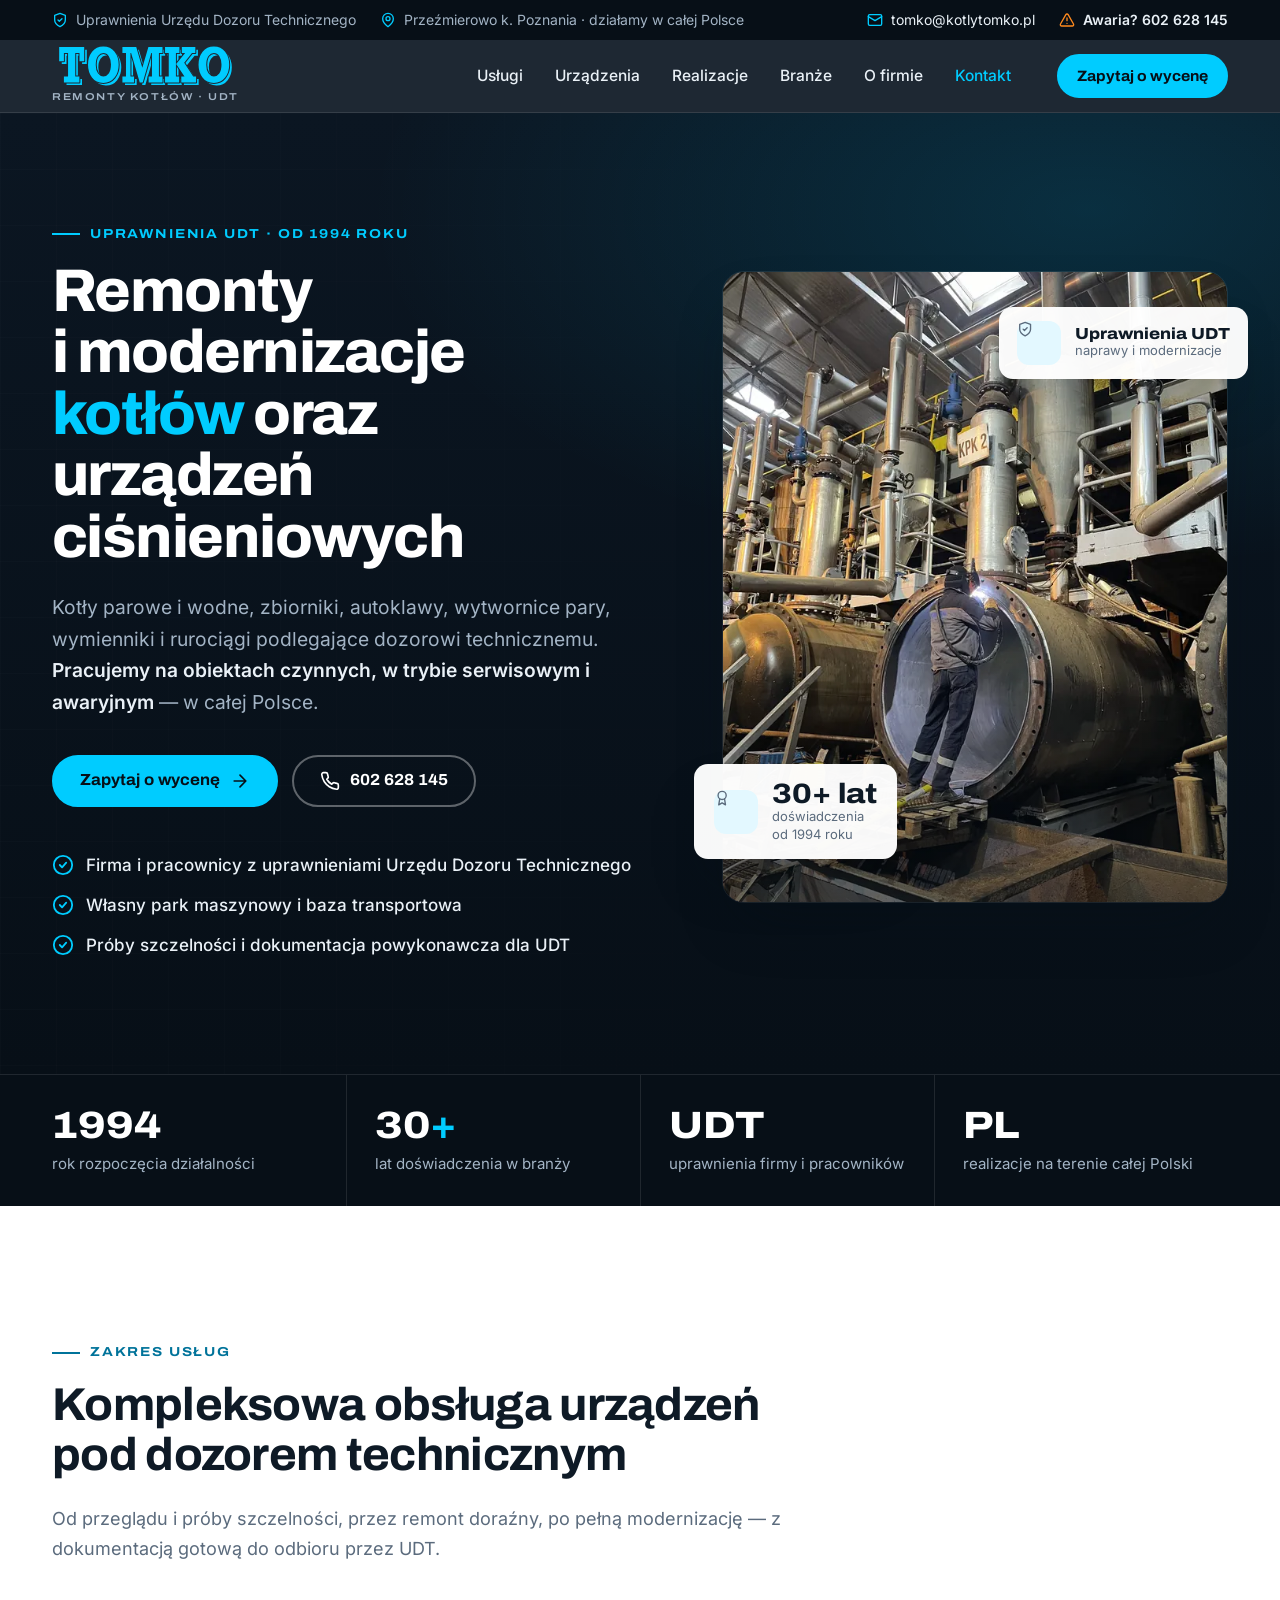
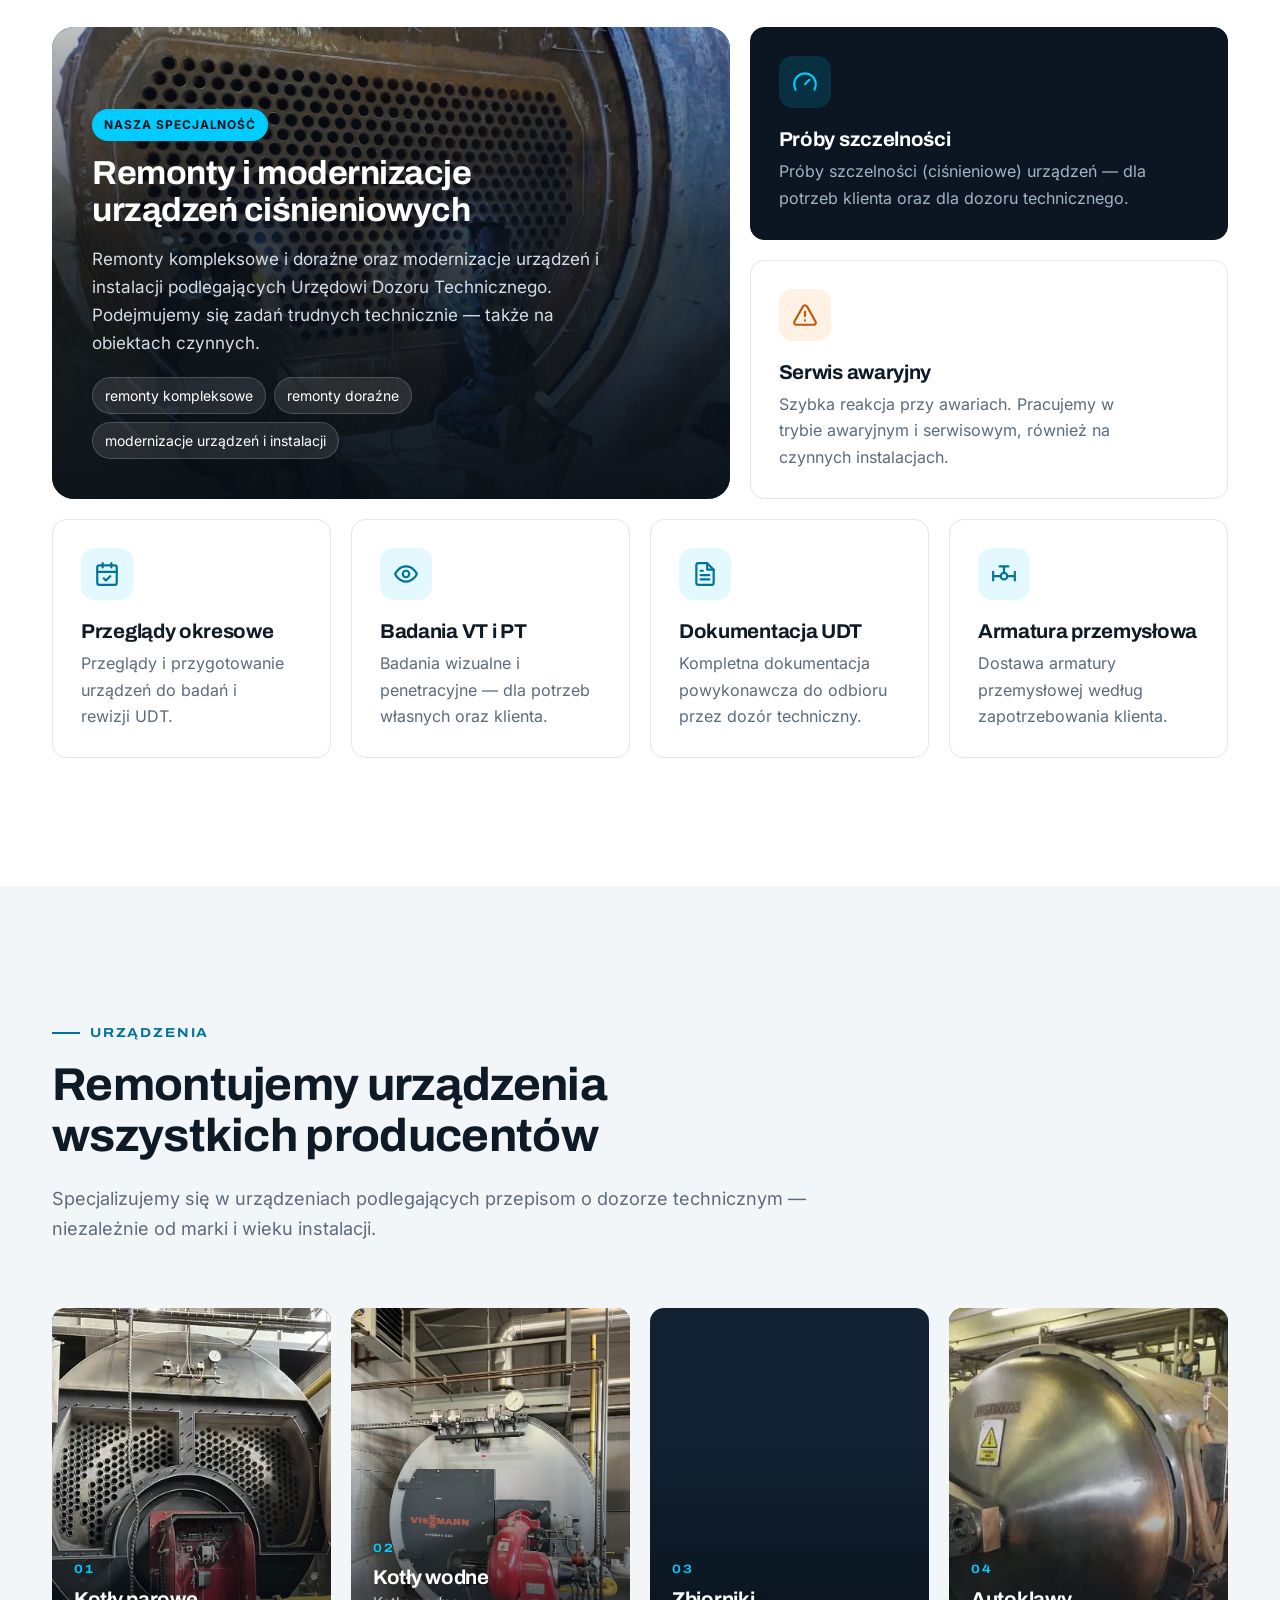
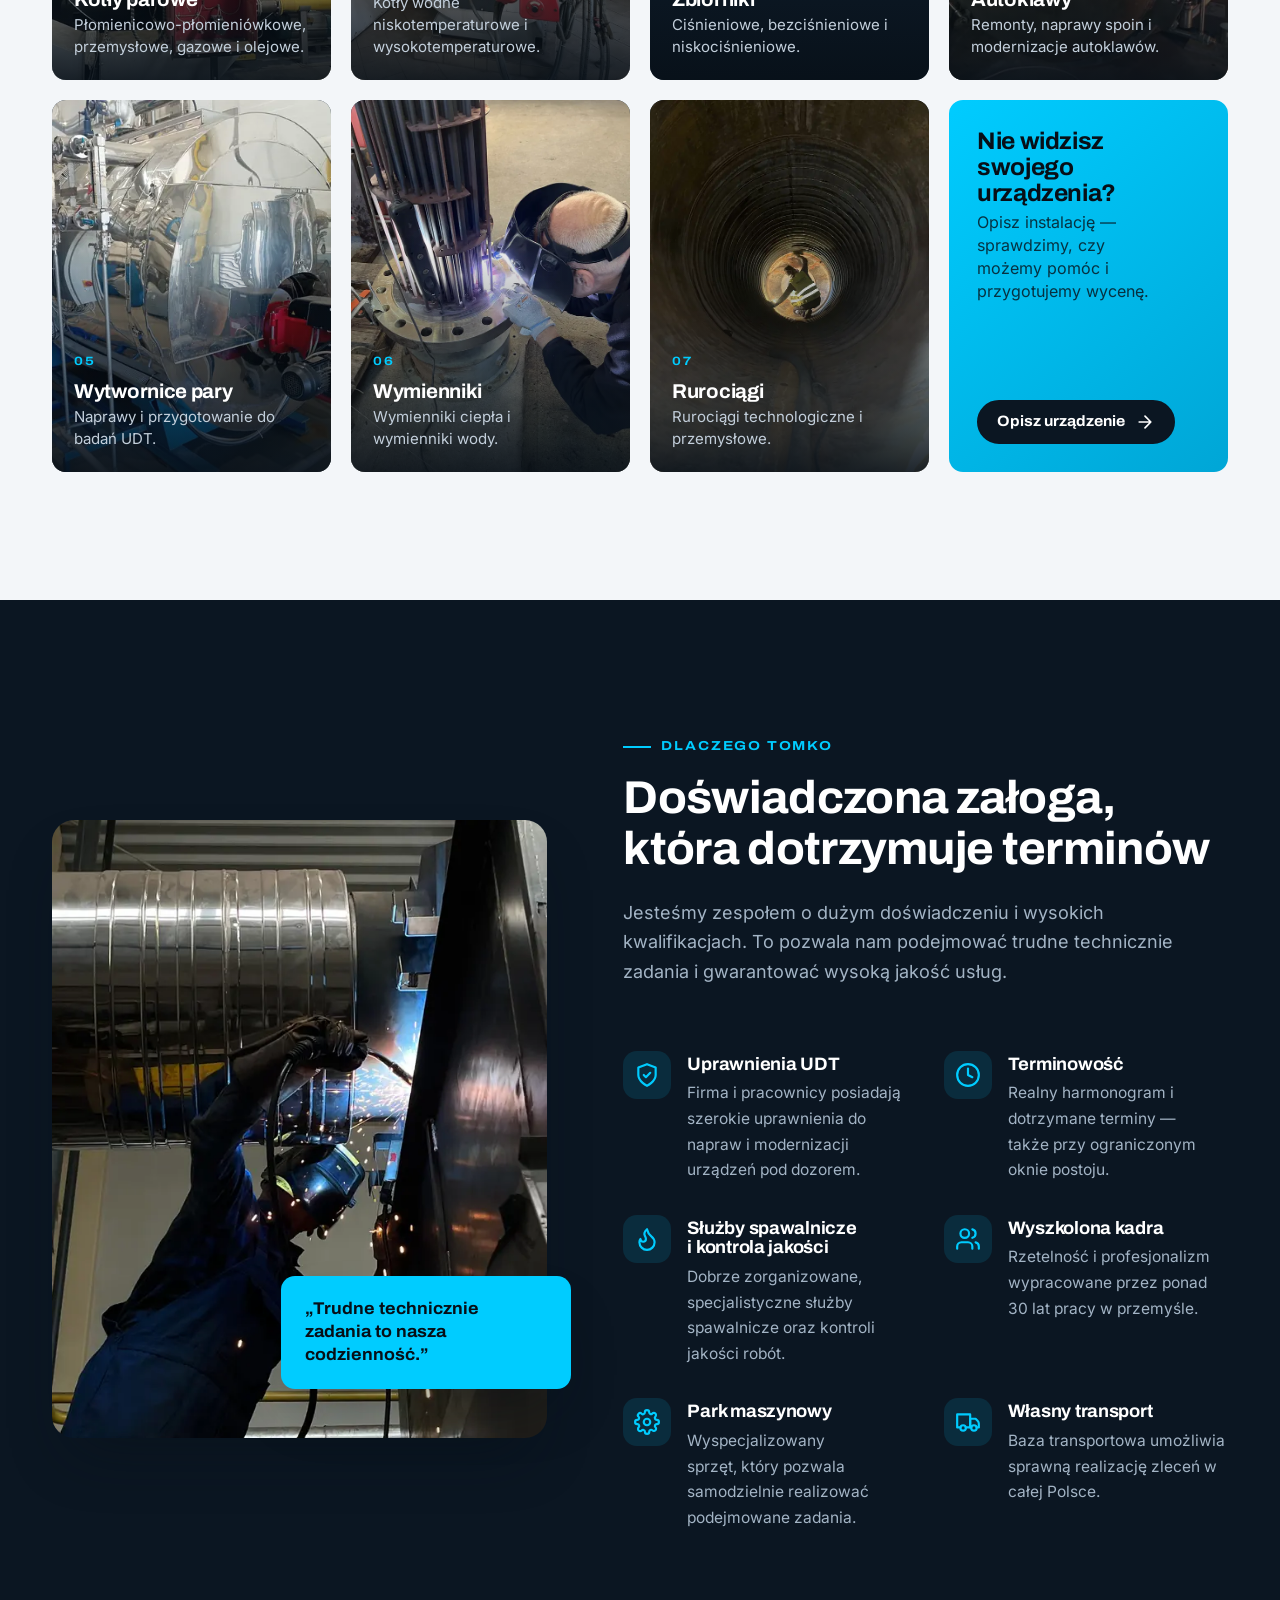
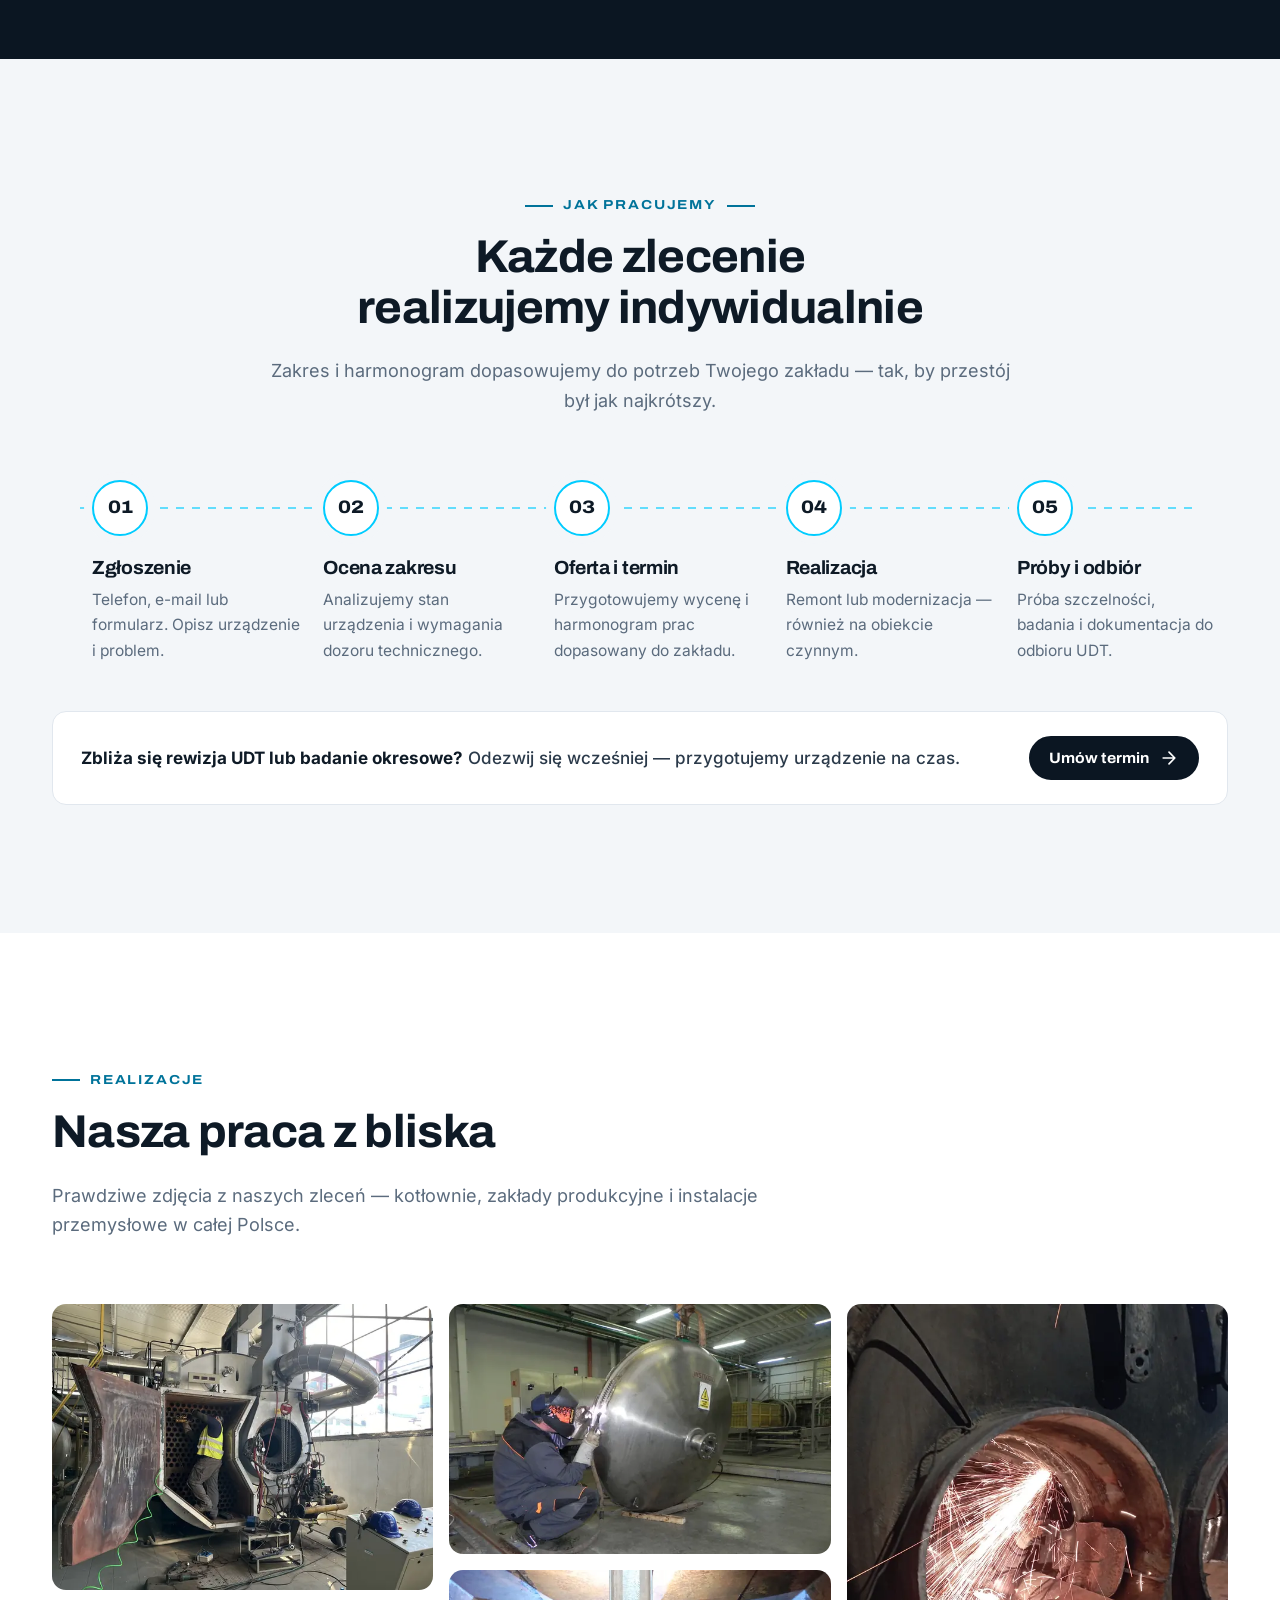
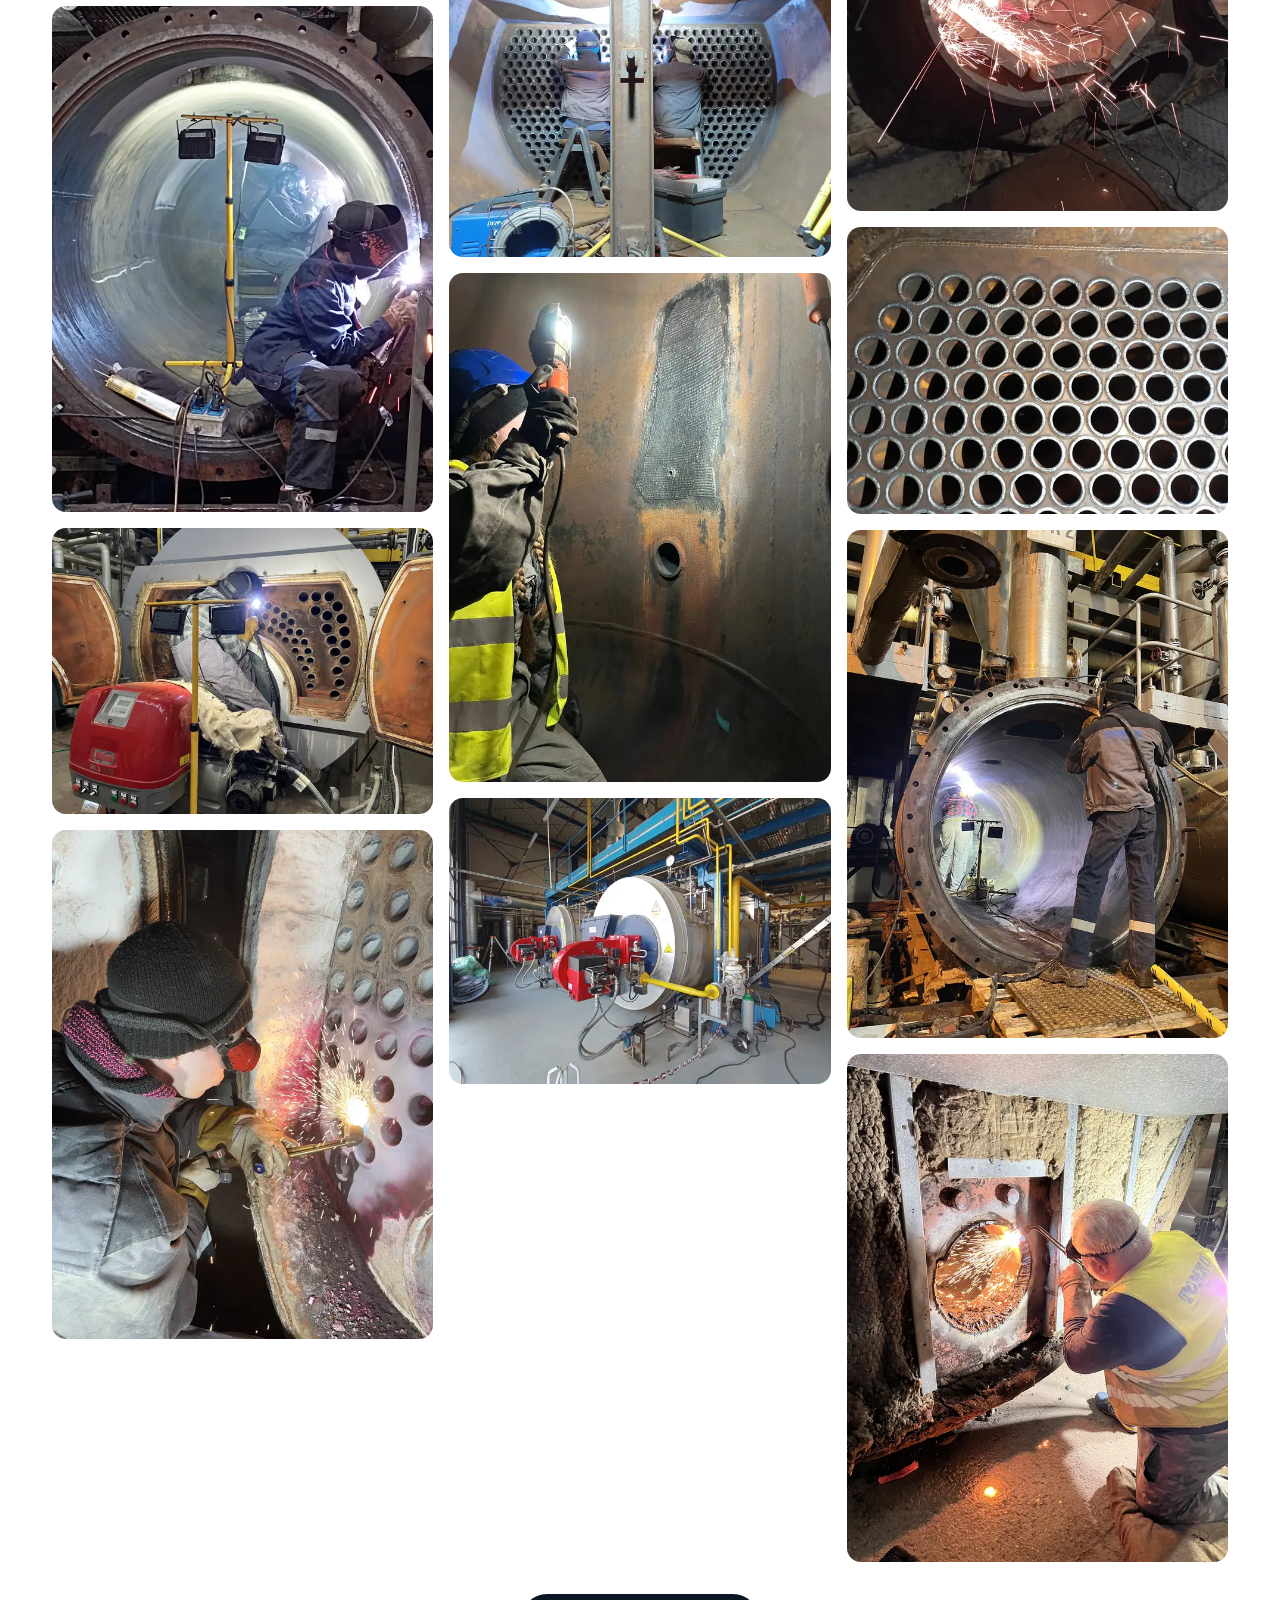
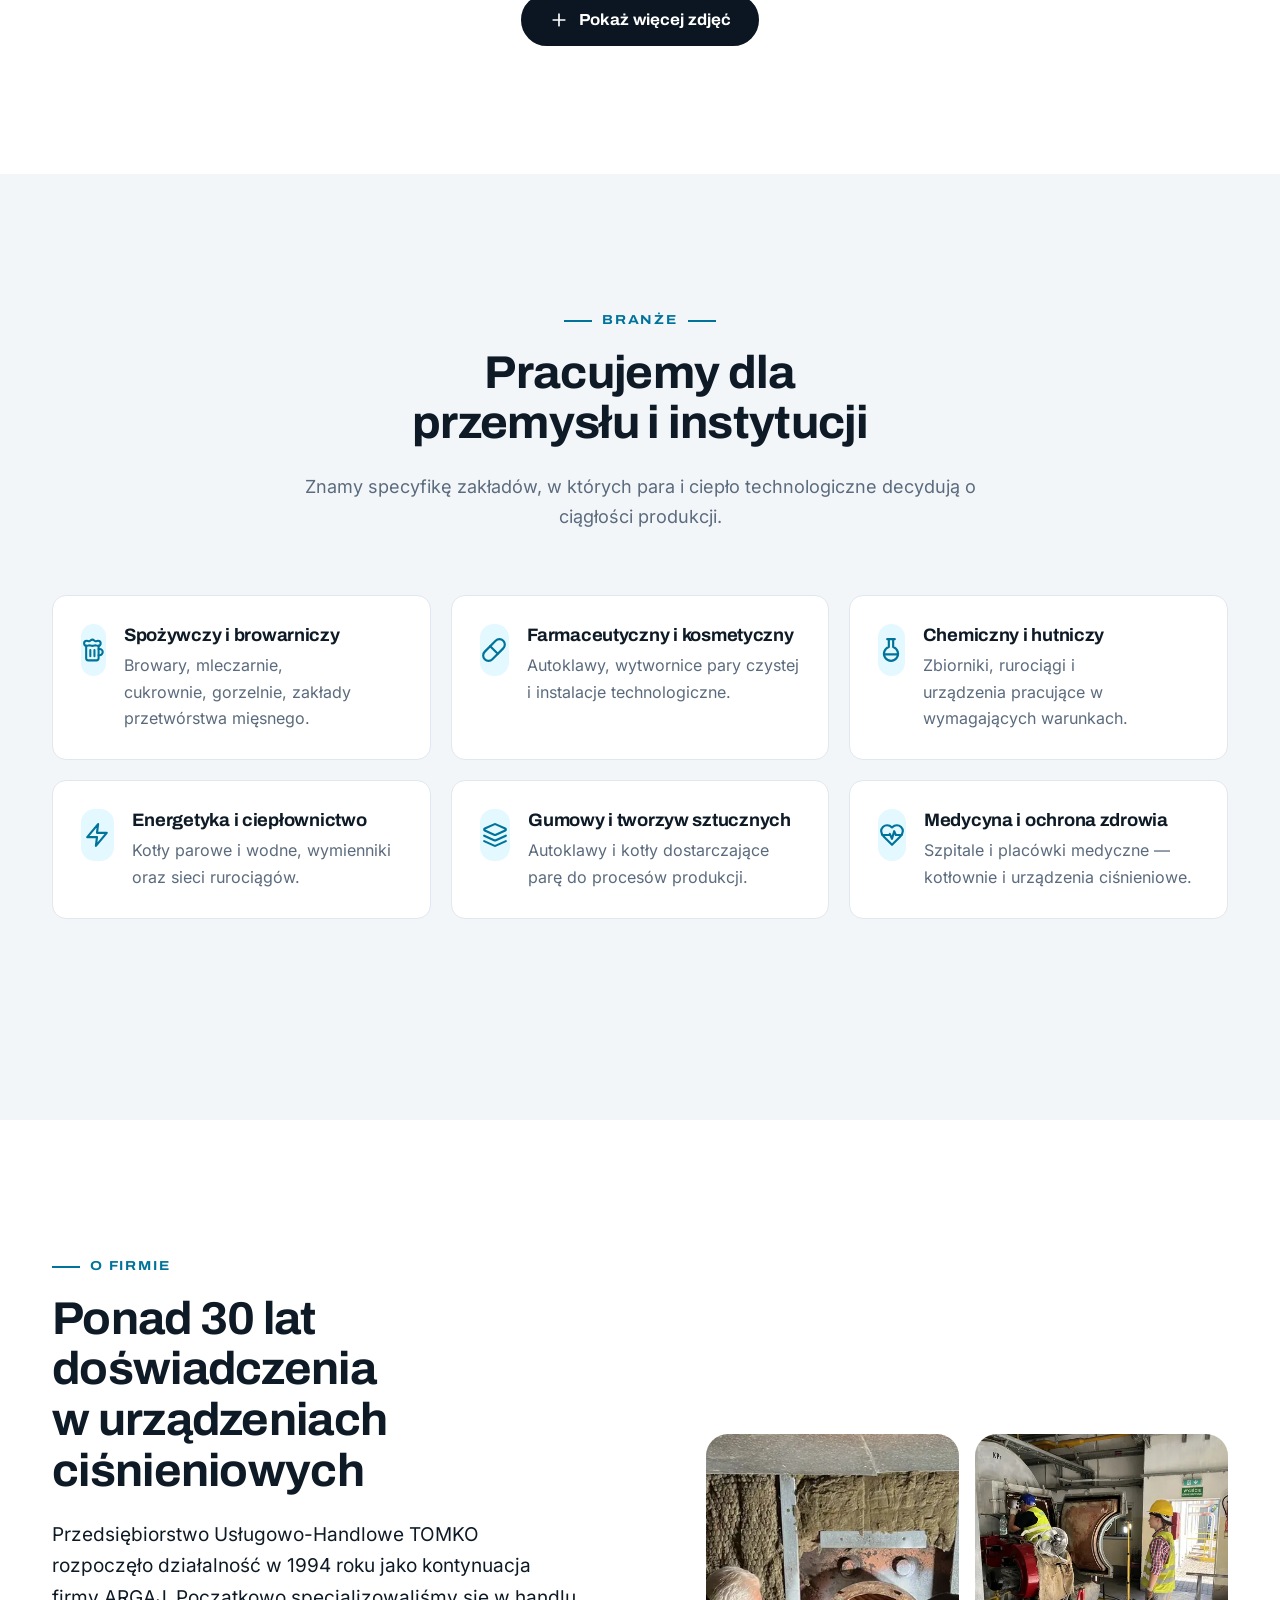
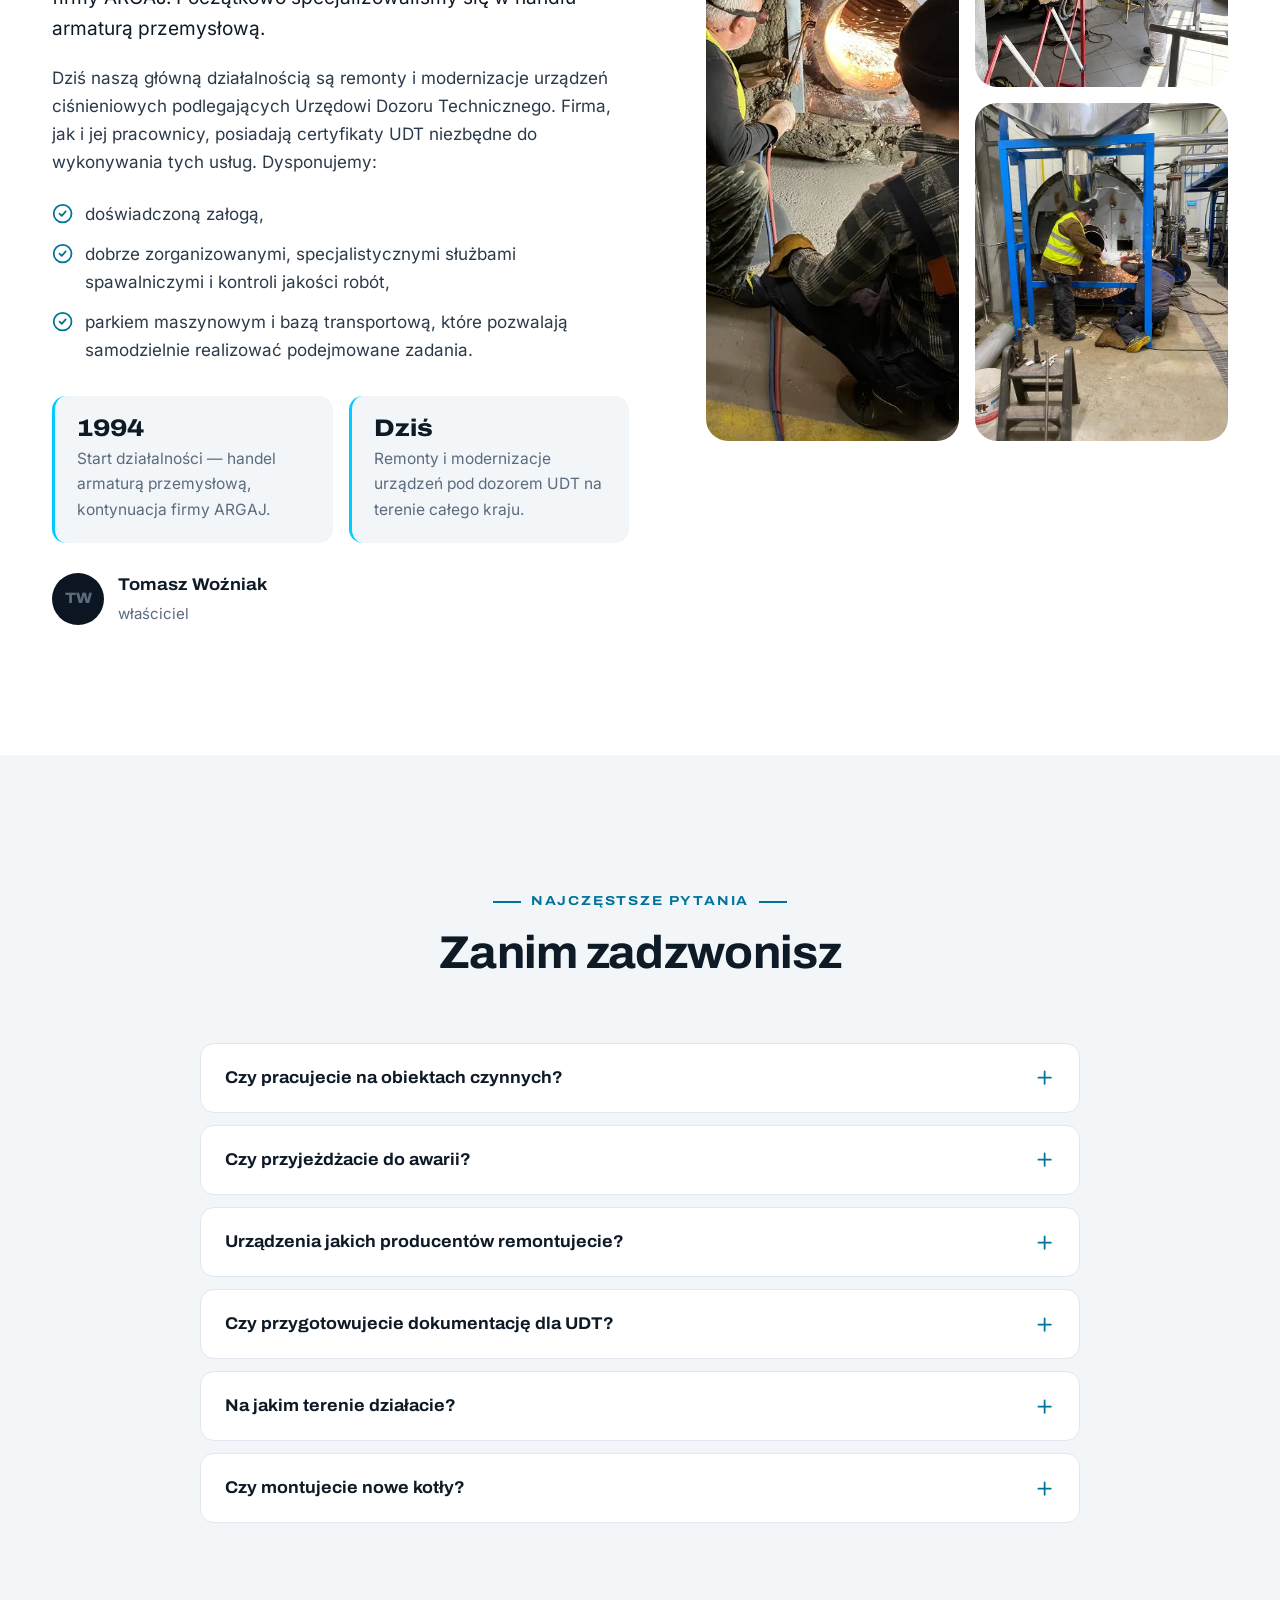
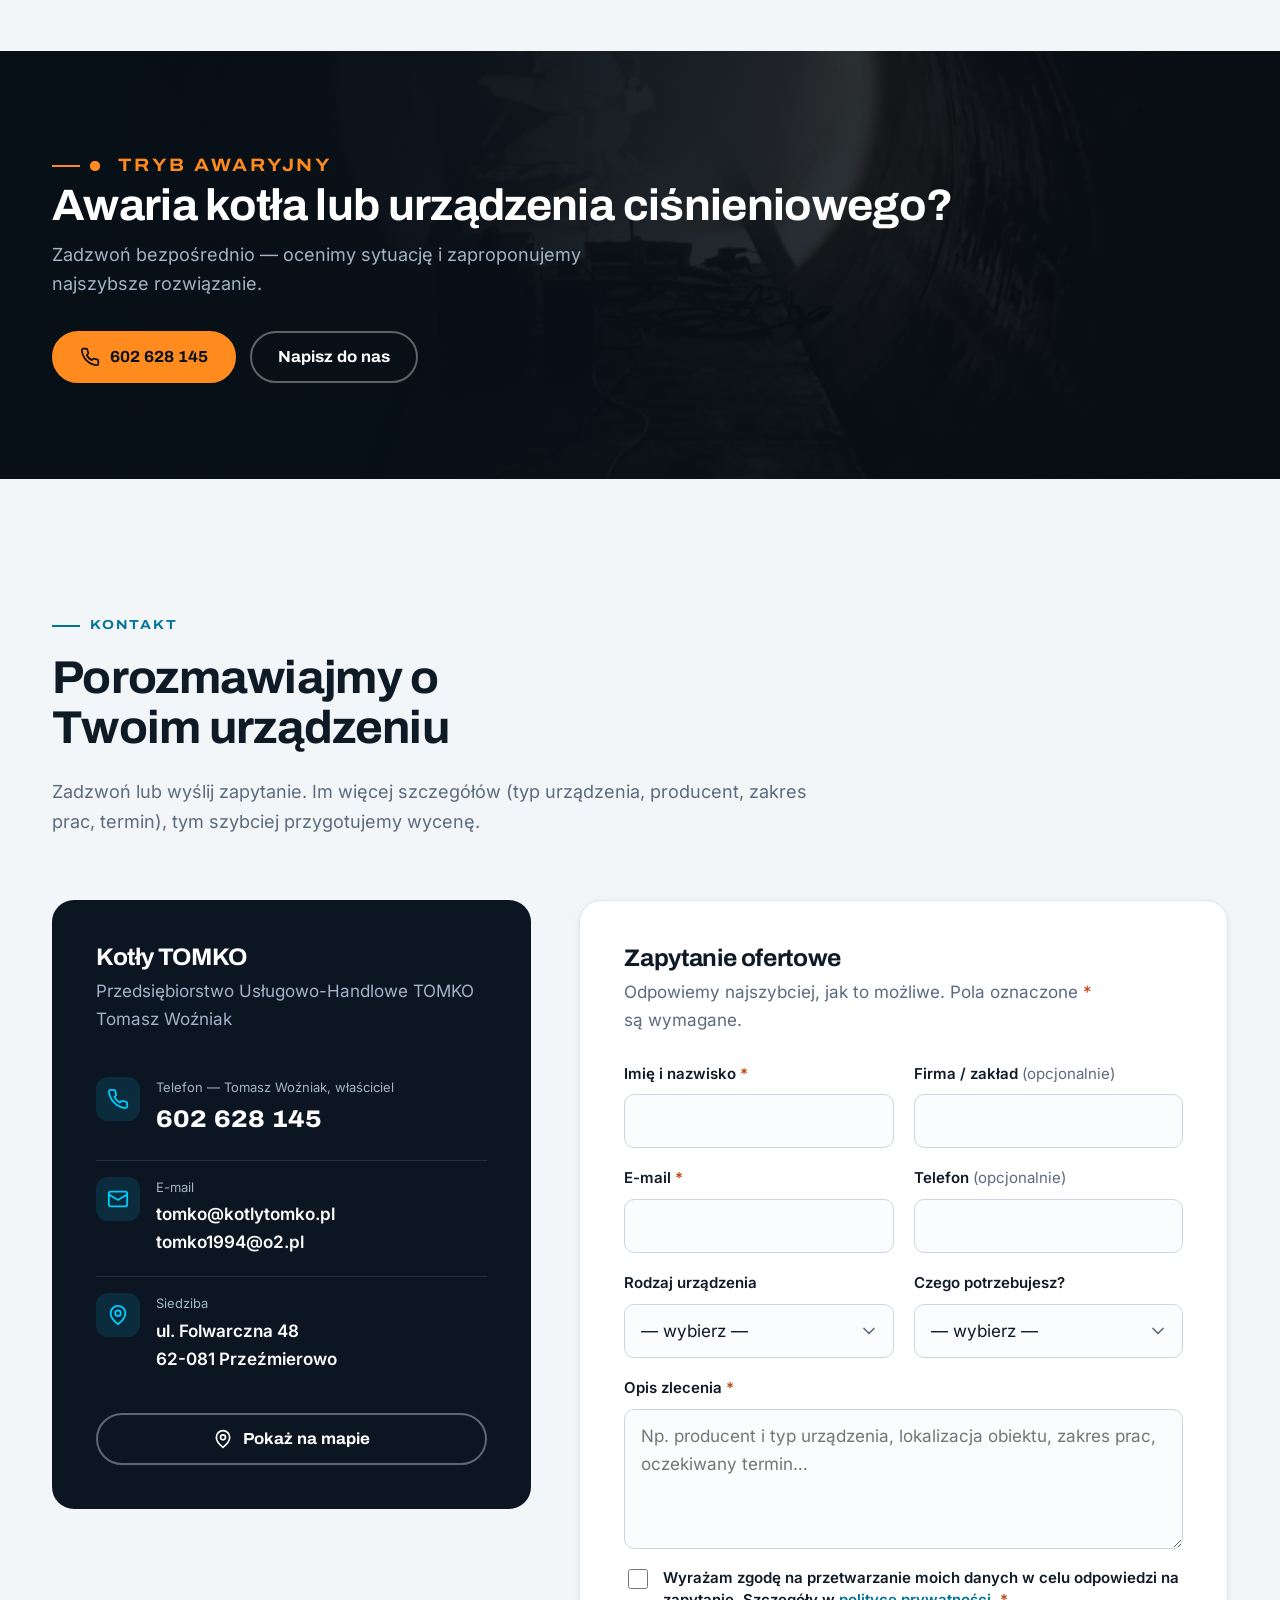
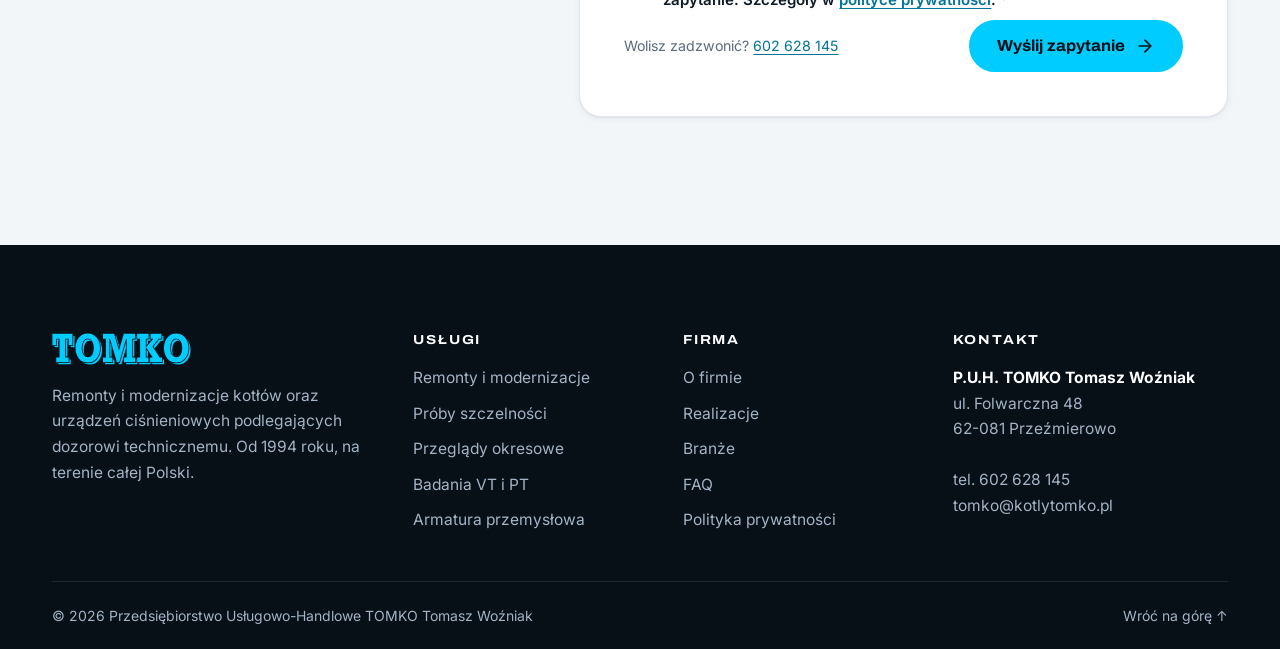
==== index.html @ 40ea0c4f "Strona Kotły TOMKO — wersja testowa Co-Authored-By: Claude Opus 5.5 <noreply@anthropic.com>" ====
<!doctype html>
<html lang="pl" class="no-js">
<head>
  <meta charset="utf-8">
  <meta name="viewport" content="width=device-width, initial-scale=1">
  <!-- WERSJA TESTOWA: usuń poniższą linię przed publikacją na kotlytomko.pl -->
  <meta name="robots" content="noindex, nofollow">
  <title>Remonty kotłów parowych i urządzeń ciśnieniowych UDT | Kotły TOMKO</title>
  <meta name="description" content="Remonty i modernizacje kotłów parowych, wodnych, zbiorników ciśnieniowych, autoklawów i rurociągów z uprawnieniami UDT. Próby szczelności, serwis awaryjny, cała Polska. Od 1994 r.">
  <link rel="canonical" href="https://kotlytomko.pl/">
  <meta name="theme-color" content="#0b1622">

  <meta property="og:type" content="website">
  <meta property="og:locale" content="pl_PL">
  <meta property="og:site_name" content="Kotły TOMKO">
  <meta property="og:title" content="Kotły TOMKO — remonty urządzeń ciśnieniowych z uprawnieniami UDT">
  <meta property="og:description" content="Kotły parowe i wodne, zbiorniki, autoklawy, wytwornice pary, wymienniki, rurociągi. Remonty, modernizacje, próby szczelności. Cała Polska, od 1994 r.">
  <meta property="og:url" content="https://kotlytomko.pl/">
  <meta property="og:image" content="https://kotlytomko.pl/assets/img/og-tomko.jpg">
  <meta property="og:image:width" content="1200">
  <meta property="og:image:height" content="630">
  <meta name="twitter:card" content="summary_large_image">

  <link rel="icon" href="favicon.svg" type="image/svg+xml">
  <link rel="icon" href="favicon-32.png" sizes="32x32" type="image/png">
  <link rel="apple-touch-icon" href="apple-touch-icon.png">

  <link rel="preload" href="assets/fonts/archivo-latin.woff2" as="font" type="font/woff2" crossorigin>
  <link rel="preload" href="assets/fonts/inter-latin.woff2" as="font" type="font/woff2" crossorigin>
  <link rel="preload" as="image" type="image/webp"
        imagesrcset="assets/img/hero-spawanie-zbiornika-640.webp 640w, assets/img/hero-spawanie-zbiornika-1100.webp 1100w, assets/img/hero-spawanie-zbiornika-1600.webp 1600w"
        imagesizes="(max-width: 1024px) 92vw, 540px" fetchpriority="high">
  <link rel="stylesheet" href="assets/css/style.css">
  <script>document.documentElement.classList.replace('no-js', 'js');</script>

  <script type="application/ld+json">
  {
    "@context": "https://schema.org",
    "@type": "LocalBusiness",
    "@id": "https://kotlytomko.pl/#firma",
    "name": "Kotły TOMKO",
    "legalName": "Przedsiębiorstwo Usługowo-Handlowe TOMKO Tomasz Woźniak",
    "description": "Remonty i modernizacje urządzeń ciśnieniowych podlegających dozorowi technicznemu (UDT): kotły parowe i wodne, zbiorniki ciśnieniowe, autoklawy, wytwornice pary, wymienniki, rurociągi.",
    "url": "https://kotlytomko.pl/",
    "logo": "https://kotlytomko.pl/assets/img/logo-tomko.svg",
    "image": "https://kotlytomko.pl/assets/img/og-tomko.jpg",
    "telephone": "+48 602 628 145",
    "email": "tomko@kotlytomko.pl",
    "foundingDate": "1994",
    "founder": { "@type": "Person", "name": "Tomasz Woźniak" },
    "address": {
      "@type": "PostalAddress",
      "streetAddress": "ul. Folwarczna 48",
      "postalCode": "62-081",
      "addressLocality": "Przeźmierowo",
      "addressRegion": "wielkopolskie",
      "addressCountry": "PL"
    },
    "areaServed": { "@type": "Country", "name": "Polska" },
    "knowsAbout": ["kotły parowe", "kotły wodne", "zbiorniki ciśnieniowe", "autoklawy", "wytwornice pary", "wymienniki ciepła", "rurociągi", "próby szczelności", "dozór techniczny UDT", "badania VT", "badania PT"]
  }
  </script>
</head>
<body>
  <a class="skip-link" href="#main">Przejdź do treści</a>

  <!-- Ikony (sprite) -->
  <svg width="0" height="0" style="position:absolute" aria-hidden="true">
    <symbol id="i-phone" viewBox="0 0 24 24"><path d="M22 16.92v3a2 2 0 0 1-2.18 2 19.8 19.8 0 0 1-8.63-3.07 19.5 19.5 0 0 1-6-6A19.8 19.8 0 0 1 2.12 4.18 2 2 0 0 1 4.11 2h3a2 2 0 0 1 2 1.72c.13.96.36 1.9.7 2.81a2 2 0 0 1-.45 2.11L8.09 9.91a16 16 0 0 0 6 6l1.27-1.27a2 2 0 0 1 2.11-.45c.91.34 1.85.57 2.81.7A2 2 0 0 1 22 16.92z"/></symbol>
    <symbol id="i-mail" viewBox="0 0 24 24"><rect x="2" y="4" width="20" height="16" rx="2"/><path d="m22 7-10 6L2 7"/></symbol>
    <symbol id="i-pin" viewBox="0 0 24 24"><path d="M20 10c0 6-8 12-8 12S4 16 4 10a8 8 0 0 1 16 0Z"/><circle cx="12" cy="10" r="3"/></symbol>
    <symbol id="i-check" viewBox="0 0 24 24"><circle cx="12" cy="12" r="10"/><path d="m8.5 12 2.5 2.5 4.5-5"/></symbol>
    <symbol id="i-shield" viewBox="0 0 24 24"><path d="M12 22s8-4 8-10V5l-8-3-8 3v7c0 6 8 10 8 10z"/><path d="m9 12 2 2 4-4"/></symbol>
    <symbol id="i-clock" viewBox="0 0 24 24"><circle cx="12" cy="12" r="10"/><path d="M12 6v6l4 2"/></symbol>
    <symbol id="i-wrench" viewBox="0 0 24 24"><path d="M14.7 6.3a1 1 0 0 0 0 1.4l1.6 1.6a1 1 0 0 0 1.4 0l3.77-3.77a6 6 0 0 1-7.94 7.94l-6.91 6.91a2.12 2.12 0 0 1-3-3l6.91-6.91a6 6 0 0 1 7.94-7.94l-3.76 3.76z"/></symbol>
    <symbol id="i-gauge" viewBox="0 0 24 24"><path d="m12 14 4-4"/><path d="M3.34 19a10 10 0 1 1 17.32 0"/></symbol>
    <symbol id="i-eye" viewBox="0 0 24 24"><path d="M2 12s3-7 10-7 10 7 10 7-3 7-10 7S2 12 2 12Z"/><circle cx="12" cy="12" r="3"/></symbol>
    <symbol id="i-file" viewBox="0 0 24 24"><path d="M14 2H6a2 2 0 0 0-2 2v16a2 2 0 0 0 2 2h12a2 2 0 0 0 2-2V8z"/><path d="M14 2v6h6M16 13H8M16 17H8M10 9H8"/></symbol>
    <symbol id="i-alert" viewBox="0 0 24 24"><path d="m21.73 18-8-14a2 2 0 0 0-3.48 0l-8 14A2 2 0 0 0 4 21h16a2 2 0 0 0 1.73-3Z"/><path d="M12 9v4M12 17h.01"/></symbol>
    <symbol id="i-valve" viewBox="0 0 24 24"><circle cx="12" cy="14" r="3"/><path d="M12 11V5M8 5h8M2 14h7M15 14h7M2 10v8M22 10v8"/></symbol>
    <symbol id="i-calendar" viewBox="0 0 24 24"><rect x="3" y="4" width="18" height="18" rx="2"/><path d="M16 2v4M8 2v4M3 10h18M9 16l2 2 4-4"/></symbol>
    <symbol id="i-truck" viewBox="0 0 24 24"><path d="M10 17h4V5H2v12h3"/><path d="M20 17h2v-3.34a4 4 0 0 0-1.17-2.83L19 9h-5v8h1"/><circle cx="7.5" cy="17.5" r="2.5"/><circle cx="17.5" cy="17.5" r="2.5"/></symbol>
    <symbol id="i-users" viewBox="0 0 24 24"><path d="M16 21v-2a4 4 0 0 0-4-4H6a4 4 0 0 0-4 4v2"/><circle cx="9" cy="7" r="4"/><path d="M22 21v-2a4 4 0 0 0-3-3.87M16 3.13a4 4 0 0 1 0 7.75"/></symbol>
    <symbol id="i-award" viewBox="0 0 24 24"><circle cx="12" cy="8" r="6"/><path d="M15.48 12.89 17 22l-5-3-5 3 1.52-9.11"/></symbol>
    <symbol id="i-flame" viewBox="0 0 24 24"><path d="M8.5 14.5A2.5 2.5 0 0 0 11 12c0-1.38-.5-2-1-3-1.07-2.14-.22-4.05 2-6 .5 2.5 2 4.9 4 6.5 2 1.6 3 3.5 3 5.5a7 7 0 1 1-14 0c0-1.15.43-2.29 1-3a2.5 2.5 0 0 0 2.5 2.5z"/></symbol>
    <symbol id="i-cog" viewBox="0 0 24 24"><circle cx="12" cy="12" r="3"/><path d="M19.4 15a1.65 1.65 0 0 0 .33 1.82l.06.06a2 2 0 1 1-2.83 2.83l-.06-.06a1.65 1.65 0 0 0-1.82-.33 1.65 1.65 0 0 0-1 1.51V21a2 2 0 1 1-4 0v-.09A1.65 1.65 0 0 0 9 19.4a1.65 1.65 0 0 0-1.82.33l-.06.06a2 2 0 1 1-2.83-2.83l.06-.06A1.65 1.65 0 0 0 4.68 15a1.65 1.65 0 0 0-1.51-1H3a2 2 0 1 1 0-4h.09A1.65 1.65 0 0 0 4.6 9a1.65 1.65 0 0 0-.33-1.82l-.06-.06a2 2 0 1 1 2.83-2.83l.06.06A1.65 1.65 0 0 0 9 4.68a1.65 1.65 0 0 0 1-1.51V3a2 2 0 1 1 4 0v.09a1.65 1.65 0 0 0 1 1.51 1.65 1.65 0 0 0 1.82-.33l.06-.06a2 2 0 1 1 2.83 2.83l-.06.06A1.65 1.65 0 0 0 19.4 9a1.65 1.65 0 0 0 1.51 1H21a2 2 0 1 1 0 4h-.09a1.65 1.65 0 0 0-1.51 1z"/></symbol>
    <symbol id="i-drop" viewBox="0 0 24 24"><path d="M12 22a7 7 0 0 0 7-7c0-2-1-3.9-3-5.5s-3.5-4-4-6.5c-.5 2.5-2 4.9-4 6.5S5 13 5 15a7 7 0 0 0 7 7z"/></symbol>
    <symbol id="i-arrow" viewBox="0 0 24 24"><path d="M5 12h14M12 5l7 7-7 7"/></symbol>
    <symbol id="i-menu" viewBox="0 0 24 24"><path d="M4 6h16M4 12h16M4 18h16"/></symbol>
    <symbol id="i-x" viewBox="0 0 24 24"><path d="M18 6 6 18M6 6l12 12"/></symbol>
    <symbol id="i-left" viewBox="0 0 24 24"><path d="m15 18-6-6 6-6"/></symbol>
    <symbol id="i-right" viewBox="0 0 24 24"><path d="m9 18 6-6-6-6"/></symbol>
    <symbol id="i-plus" viewBox="0 0 24 24"><path d="M12 5v14M5 12h14"/></symbol>
    <symbol id="i-beer" viewBox="0 0 24 24"><path d="M17 11h1a3 3 0 0 1 0 6h-1"/><path d="M9 12v6M13 12v6"/><path d="M14 7.5c-1 0-1.44.5-3 .5s-2-.5-3-.5-1.72.5-2.5.5a2.5 2.5 0 0 1 0-5c.78 0 1.57.5 2.5.5S9.44 2 11 2s2 1.5 3 1.5 1.72-.5 2.5-.5a2.5 2.5 0 0 1 0 5c-.78 0-1.5-.5-2.5-.5Z"/><path d="M5 8v12a2 2 0 0 0 2 2h8a2 2 0 0 0 2-2V8"/></symbol>
    <symbol id="i-pill" viewBox="0 0 24 24"><path d="m10.5 20.5 10-10a4.95 4.95 0 1 0-7-7l-10 10a4.95 4.95 0 1 0 7 7Z"/><path d="m8.5 8.5 7 7"/></symbol>
    <symbol id="i-flask" viewBox="0 0 24 24"><path d="M10 2v7.31M14 9.3V2M8.5 2h7M14 9.3a6.5 6.5 0 1 1-4 0M5.52 16h12.96"/></symbol>
    <symbol id="i-zap" viewBox="0 0 24 24"><path d="M13 2 3 14h9l-1 8 10-12h-9l1-8z"/></symbol>
    <symbol id="i-layers" viewBox="0 0 24 24"><path d="M12.83 2.18a2 2 0 0 0-1.66 0L2.6 6.08a1 1 0 0 0 0 1.83l8.58 3.91a2 2 0 0 0 1.66 0l8.58-3.9a1 1 0 0 0 0-1.83Z"/><path d="m22 17.65-9.17 4.16a2 2 0 0 1-1.66 0L2 17.65M22 12.65l-9.17 4.16a2 2 0 0 1-1.66 0L2 12.65"/></symbol>
    <symbol id="i-heart" viewBox="0 0 24 24"><path d="M19 14c1.49-1.46 3-3.21 3-5.5A5.5 5.5 0 0 0 16.5 3c-1.76 0-3 .5-4.5 2-1.5-1.5-2.74-2-4.5-2A5.5 5.5 0 0 0 2 8.5c0 2.3 1.5 4.05 3 5.5l7 7Z"/><path d="M3.22 12H9.5l.5-1 2 4.5 2-7 1.5 3.5h5.27"/></symbol>
  </svg>

  <!-- Pasek górny -->
  <div class="topbar">
    <div class="container">
      <div class="topbar__info">
        <span><svg class="icon"><use href="#i-shield"/></svg>Uprawnienia Urzędu Dozoru Technicznego</span>
        <span><svg class="icon"><use href="#i-pin"/></svg>Przeźmierowo k. Poznania · działamy w całej Polsce</span>
      </div>
      <div class="topbar__contact">
        <a href="mailto:tomko@kotlytomko.pl"><svg class="icon"><use href="#i-mail"/></svg>tomko@kotlytomko.pl</a>
        <a class="topbar__alert" href="tel:+48602628145"><svg class="icon"><use href="#i-alert"/></svg>Awaria? 602 628 145</a>
      </div>
    </div>
  </div>

  <!-- Nagłówek -->
  <header class="header" id="top">
    <div class="container">
      <a class="logo" href="#top" aria-label="Kotły TOMKO — strona główna">
        <img src="assets/img/logo-tomko.svg" alt="TOMKO" width="333" height="77">
        <span class="logo__sub">Remonty kotłów · UDT</span>
      </a>
      <nav class="nav" id="nav" aria-label="Główna nawigacja">
        <ul class="nav__list">
          <li><a href="#uslugi">Usługi</a></li>
          <li><a href="#urzadzenia">Urządzenia</a></li>
          <li><a href="#realizacje">Realizacje</a></li>
          <li><a href="#branze">Branże</a></li>
          <li><a href="#o-firmie">O firmie</a></li>
          <li><a href="#kontakt">Kontakt</a></li>
        </ul>
        <div class="nav__mobile-extra">
          <a class="btn" href="tel:+48602628145"><svg class="icon"><use href="#i-phone"/></svg>Zadzwoń: 602 628 145</a>
          <a class="btn btn--ghost" href="#kontakt">Zapytaj o wycenę</a>
          <p>tomko@kotlytomko.pl</p>
        </div>
      </nav>
      <a class="btn btn--sm header__cta" href="#kontakt">Zapytaj o wycenę</a>
      <button class="nav-toggle" type="button" aria-controls="nav" aria-expanded="false" aria-label="Otwórz menu">
        <svg class="icon icon-open"><use href="#i-menu"/></svg>
        <svg class="icon icon-close"><use href="#i-x"/></svg>
      </button>
    </div>
  </header>

  <main id="main">

    <!-- HERO -->
    <section class="hero">
      <div class="container hero__grid">
        <div class="hero__content">
          <p class="eyebrow">Uprawnienia UDT · od 1994 roku</p>
          <h1>Remonty i&nbsp;modernizacje <em>kotłów</em> oraz urządzeń ciśnieniowych</h1>
          <p class="hero__lead">Kotły parowe i wodne, zbiorniki, autoklawy, wytwornice pary, wymienniki i rurociągi podlegające dozorowi technicznemu. <strong>Pracujemy na obiektach czynnych, w trybie serwisowym i awaryjnym</strong> — w całej Polsce.</p>
          <div class="hero__actions">
            <a class="btn" href="#kontakt">Zapytaj o wycenę<svg class="icon"><use href="#i-arrow"/></svg></a>
            <a class="btn btn--ghost" href="tel:+48602628145"><svg class="icon"><use href="#i-phone"/></svg>602 628 145</a>
          </div>
          <ul class="hero__checks">
            <li><svg class="icon"><use href="#i-check"/></svg>Firma i pracownicy z uprawnieniami Urzędu Dozoru Technicznego</li>
            <li><svg class="icon"><use href="#i-check"/></svg>Własny park maszynowy i baza transportowa</li>
            <li><svg class="icon"><use href="#i-check"/></svg>Próby szczelności i dokumentacja powykonawcza dla UDT</li>
          </ul>
        </div>

        <div class="hero__media">
          <div class="hero__photo">
            <img src="assets/img/hero-spawanie-zbiornika-1100.webp"
                 srcset="assets/img/hero-spawanie-zbiornika-640.webp 640w, assets/img/hero-spawanie-zbiornika-1100.webp 1100w, assets/img/hero-spawanie-zbiornika-1600.webp 1600w"
                 sizes="(max-width: 1024px) 92vw, 540px" width="1100" height="1467" fetchpriority="high"
                 alt="Spawacz TOMKO podczas prac wewnątrz dużego zbiornika ciśnieniowego w zakładzie przemysłowym">
          </div>
          <div class="hero__badge hero__badge--udt">
            <span class="hero__badge-icon"><svg class="icon"><use href="#i-shield"/></svg></span>
            <div><strong>Uprawnienia UDT</strong><span>naprawy i modernizacje</span></div>
          </div>
          <div class="hero__badge hero__badge--year">
            <span class="hero__badge-icon"><svg class="icon"><use href="#i-award"/></svg></span>
            <div><strong>30+ lat</strong><span>doświadczenia<br>od 1994 roku</span></div>
          </div>
        </div>
      </div>
    </section>

    <!-- LICZBY -->
    <section class="stats" aria-label="TOMKO w liczbach">
      <div class="container stats__grid">
        <div class="stat"><div class="stat__value">1994</div><div class="stat__label">rok rozpoczęcia działalności</div></div>
        <div class="stat"><div class="stat__value">30<span>+</span></div><div class="stat__label">lat doświadczenia w branży</div></div>
        <div class="stat"><div class="stat__value">UDT</div><div class="stat__label">uprawnienia firmy i&nbsp;pracowników</div></div>
        <div class="stat"><div class="stat__value">PL</div><div class="stat__label">realizacje na terenie całej Polski</div></div>
      </div>
    </section>

    <!-- USŁUGI -->
    <section class="section" id="uslugi">
      <div class="container">
        <div class="section-head reveal">
          <p class="eyebrow">Zakres usług</p>
          <h2>Kompleksowa obsługa urządzeń pod dozorem technicznym</h2>
          <p>Od przeglądu i próby szczelności, przez remont doraźny, po pełną modernizację — z dokumentacją gotową do odbioru przez UDT.</p>
        </div>

        <div class="services">
          <article class="service-feature reveal">
            <img src="assets/img/g-sciana-sitowa-spawanie-1400.webp"
                 srcset="assets/img/g-sciana-sitowa-spawanie-640.webp 640w, assets/img/g-sciana-sitowa-spawanie-1400.webp 1400w"
                 sizes="(max-width: 1024px) 100vw, 720px" width="1400" height="1054" loading="lazy" decoding="async"
                 alt="Dwóch spawaczy TOMKO wymienia płomieniówki w ścianie sitowej kotła">
            <div class="service-feature__body">
              <span class="tag">Nasza specjalność</span>
              <h3>Remonty i modernizacje urządzeń ciśnieniowych</h3>
              <p>Remonty kompleksowe i doraźne oraz modernizacje urządzeń i instalacji podlegających Urzędowi Dozoru Technicznego. Podejmujemy się zadań trudnych technicznie — także na obiektach czynnych.</p>
              <ul>
                <li>remonty kompleksowe</li>
                <li>remonty doraźne</li>
                <li>modernizacje urządzeń i instalacji</li>
              </ul>
            </div>
          </article>

          <div class="service-side">
            <article class="card card--highlight reveal">
              <div class="card__icon"><svg class="icon"><use href="#i-gauge"/></svg></div>
              <h3>Próby szczelności</h3>
              <p>Próby szczelności (ciśnieniowe) urządzeń — dla potrzeb klienta oraz dla dozoru technicznego.</p>
            </article>
            <article class="card card--alert reveal">
              <div class="card__icon"><svg class="icon"><use href="#i-alert"/></svg></div>
              <h3>Serwis awaryjny</h3>
              <p>Szybka reakcja przy awariach. Pracujemy w trybie awaryjnym i serwisowym, również na czynnych instalacjach.</p>
            </article>
          </div>

          <div class="services__grid">
            <article class="card reveal">
              <div class="card__icon"><svg class="icon"><use href="#i-calendar"/></svg></div>
              <h3>Przeglądy okresowe</h3>
              <p>Przeglądy i przygotowanie urządzeń do badań i rewizji UDT.</p>
            </article>
            <article class="card reveal">
              <div class="card__icon"><svg class="icon"><use href="#i-eye"/></svg></div>
              <h3>Badania VT i PT</h3>
              <p>Badania wizualne i penetracyjne — dla potrzeb własnych oraz klienta.</p>
            </article>
            <article class="card reveal">
              <div class="card__icon"><svg class="icon"><use href="#i-file"/></svg></div>
              <h3>Dokumentacja UDT</h3>
              <p>Kompletna dokumentacja powykonawcza do odbioru przez dozór techniczny.</p>
            </article>
            <article class="card reveal">
              <div class="card__icon"><svg class="icon"><use href="#i-valve"/></svg></div>
              <h3>Armatura przemysłowa</h3>
              <p>Dostawa armatury przemysłowej według zapotrzebowania klienta.</p>
            </article>
          </div>
        </div>
      </div>
    </section>

    <!-- URZĄDZENIA -->
    <section class="section section--soft" id="urzadzenia">
      <div class="container">
        <div class="section-head reveal">
          <p class="eyebrow">Urządzenia</p>
          <h2>Remontujemy urządzenia wszystkich producentów</h2>
          <p>Specjalizujemy się w urządzeniach podlegających przepisom o dozorze technicznym — niezależnie od marki i wieku instalacji.</p>
        </div>

        <div class="devices">
          <article class="device reveal">
            <img src="assets/img/kociol-parowy-640.webp" srcset="assets/img/kociol-parowy-640.webp 640w, assets/img/kociol-parowy-1100.webp 1100w" sizes="(max-width: 720px) 50vw, (max-width: 1180px) 33vw, 300px" width="640" height="480" loading="lazy" decoding="async" alt="Kocioł parowy z otwartymi drzwiami komory nawrotnej podczas remontu">
            <div class="device__body"><div class="device__num">01</div><h3>Kotły parowe</h3><p>Płomienicowo-płomieniówkowe, przemysłowe, gazowe i olejowe.</p></div>
          </article>
          <article class="device reveal">
            <img src="assets/img/kociol-wodny-640.webp" srcset="assets/img/kociol-wodny-640.webp 640w, assets/img/kociol-wodny-1100.webp 1100w" sizes="(max-width: 720px) 50vw, (max-width: 1180px) 33vw, 300px" width="640" height="853" loading="lazy" decoding="async" alt="Przemysłowy kocioł z palnikiem w kotłowni">
            <div class="device__body"><div class="device__num">02</div><h3>Kotły wodne</h3><p>Kotły wodne niskotemperaturowe i wysokotemperaturowe.</p></div>
          </article>
          <article class="device reveal">
            <img src="assets/img/zbiornik-cisnieniowy-640.webp" srcset="assets/img/zbiornik-cisnieniowy-640.webp 640w, assets/img/zbiornik-cisnieniowy-1100.webp 1100w" sizes="(max-width: 720px) 50vw, (max-width: 1180px) 33vw, 300px" width="640" height="482" loading="lazy" decoding="async" alt="Pracownik wewnątrz dużego zbiornika ciśnieniowego">
            <div class="device__body"><div class="device__num">03</div><h3>Zbiorniki</h3><p>Ciśnieniowe, bezciśnieniowe i niskociśnieniowe.</p></div>
          </article>
          <article class="device reveal">
            <img src="assets/img/autoklaw-640.webp" srcset="assets/img/autoklaw-640.webp 640w, assets/img/autoklaw-1100.webp 1100w" sizes="(max-width: 720px) 50vw, (max-width: 1180px) 33vw, 300px" width="640" height="420" loading="lazy" decoding="async" alt="Autoklaw ze stali nierdzewnej w hali produkcyjnej">
            <div class="device__body"><div class="device__num">04</div><h3>Autoklawy</h3><p>Remonty, naprawy spoin i modernizacje autoklawów.</p></div>
          </article>
          <article class="device reveal">
            <img src="assets/img/wytwornica-pary-640.webp" srcset="assets/img/wytwornica-pary-640.webp 640w, assets/img/wytwornica-pary-1100.webp 1100w" sizes="(max-width: 720px) 50vw, (max-width: 1180px) 33vw, 300px" width="640" height="482" loading="lazy" decoding="async" alt="Wytwornica pary z palnikiem w zakładzie przemysłowym">
            <div class="device__body"><div class="device__num">05</div><h3>Wytwornice pary</h3><p>Naprawy i przygotowanie do badań UDT.</p></div>
          </article>
          <article class="device reveal">
            <img src="assets/img/wymiennik-ciepla-640.webp" srcset="assets/img/wymiennik-ciepla-640.webp 640w, assets/img/wymiennik-ciepla-1100.webp 1100w" sizes="(max-width: 720px) 50vw, (max-width: 1180px) 33vw, 300px" width="640" height="853" loading="lazy" decoding="async" alt="Spawanie wkładu rurowego wymiennika ciepła">
            <div class="device__body"><div class="device__num">06</div><h3>Wymienniki</h3><p>Wymienniki ciepła i wymienniki wody.</p></div>
          </article>
          <article class="device reveal">
            <img src="assets/img/rurociag-640.webp" srcset="assets/img/rurociag-640.webp 640w, assets/img/rurociag-1100.webp 1100w" sizes="(max-width: 720px) 50vw, (max-width: 1180px) 33vw, 300px" width="640" height="853" loading="lazy" decoding="async" alt="Pracownik TOMKO wewnątrz rurociągu o dużej średnicy">
            <div class="device__body"><div class="device__num">07</div><h3>Rurociągi</h3><p>Rurociągi technologiczne i przemysłowe.</p></div>
          </article>
          <div class="device device--note reveal">
            <div>
              <h3>Nie widzisz swojego urządzenia?</h3>
              <p>Opisz instalację — sprawdzimy, czy możemy pomóc i przygotujemy wycenę.</p>
            </div>
            <a class="btn btn--dark btn--sm" href="#kontakt">Opisz urządzenie<svg class="icon"><use href="#i-arrow"/></svg></a>
          </div>
        </div>
      </div>
    </section>

    <!-- DLACZEGO MY -->
    <section class="section section--dark" id="dlaczego">
      <div class="container why">
        <div class="why__media reveal">
          <img src="assets/img/spawacz-tomko-600.webp" srcset="assets/img/spawacz-tomko-600.webp 600w, assets/img/spawacz-tomko-1200.webp 1200w" sizes="(max-width: 1024px) 92vw, 480px" width="600" height="800" loading="lazy" decoding="async" alt="Spawacz TOMKO w masce spawalniczej podczas spawania konstrukcji stalowej">
          <p class="why__quote">„Trudne technicznie zadania to nasza codzienność.”</p>
        </div>
        <div>
          <div class="section-head reveal">
            <p class="eyebrow">Dlaczego TOMKO</p>
            <h2>Doświadczona załoga, która dotrzymuje terminów</h2>
            <p>Jesteśmy zespołem o dużym doświadczeniu i wysokich kwalifikacjach. To pozwala nam podejmować trudne technicznie zadania i gwarantować wysoką jakość usług.</p>
          </div>
          <ul class="why__list">
            <li class="why__item reveal">
              <span class="card__icon"><svg class="icon"><use href="#i-shield"/></svg></span>
              <div><h3>Uprawnienia UDT</h3><p>Firma i pracownicy posiadają szerokie uprawnienia do napraw i modernizacji urządzeń pod dozorem.</p></div>
            </li>
            <li class="why__item reveal">
              <span class="card__icon"><svg class="icon"><use href="#i-clock"/></svg></span>
              <div><h3>Terminowość</h3><p>Realny harmonogram i dotrzymane terminy — także przy ograniczonym oknie postoju.</p></div>
            </li>
            <li class="why__item reveal">
              <span class="card__icon"><svg class="icon"><use href="#i-flame"/></svg></span>
              <div><h3>Służby spawalnicze i kontrola jakości</h3><p>Dobrze zorganizowane, specjalistyczne służby spawalnicze oraz kontroli jakości robót.</p></div>
            </li>
            <li class="why__item reveal">
              <span class="card__icon"><svg class="icon"><use href="#i-users"/></svg></span>
              <div><h3>Wyszkolona kadra</h3><p>Rzetelność i profesjonalizm wypracowane przez ponad 30 lat pracy w przemyśle.</p></div>
            </li>
            <li class="why__item reveal">
              <span class="card__icon"><svg class="icon"><use href="#i-cog"/></svg></span>
              <div><h3>Park maszynowy</h3><p>Wyspecjalizowany sprzęt, który pozwala samodzielnie realizować podejmowane zadania.</p></div>
            </li>
            <li class="why__item reveal">
              <span class="card__icon"><svg class="icon"><use href="#i-truck"/></svg></span>
              <div><h3>Własny transport</h3><p>Baza transportowa umożliwia sprawną realizację zleceń w całej Polsce.</p></div>
            </li>
          </ul>
        </div>
      </div>
    </section>

    <!-- PROCES -->
    <section class="section section--soft" id="proces">
      <div class="container">
        <div class="section-head section-head--center reveal">
          <p class="eyebrow">Jak pracujemy</p>
          <h2>Każde zlecenie realizujemy indywidualnie</h2>
          <p>Zakres i harmonogram dopasowujemy do potrzeb Twojego zakładu — tak, by przestój był jak najkrótszy.</p>
        </div>
        <ol class="steps">
          <li class="step reveal"><span class="step__num" aria-hidden="true"></span><h3>Zgłoszenie</h3><p>Telefon, e-mail lub formularz. Opisz urządzenie i problem.</p></li>
          <li class="step reveal"><span class="step__num" aria-hidden="true"></span><h3>Ocena zakresu</h3><p>Analizujemy stan urządzenia i wymagania dozoru technicznego.</p></li>
          <li class="step reveal"><span class="step__num" aria-hidden="true"></span><h3>Oferta i termin</h3><p>Przygotowujemy wycenę i harmonogram prac dopasowany do zakładu.</p></li>
          <li class="step reveal"><span class="step__num" aria-hidden="true"></span><h3>Realizacja</h3><p>Remont lub modernizacja — również na obiekcie czynnym.</p></li>
          <li class="step reveal"><span class="step__num" aria-hidden="true"></span><h3>Próby i odbiór</h3><p>Próba szczelności, badania i dokumentacja do odbioru UDT.</p></li>
        </ol>
        <div class="steps-note reveal">
          <p><strong>Zbliża się rewizja UDT lub badanie okresowe?</strong> Odezwij się wcześniej — przygotujemy urządzenie na czas.</p>
          <a class="btn btn--dark btn--sm" href="#kontakt">Umów termin<svg class="icon"><use href="#i-arrow"/></svg></a>
        </div>
      </div>
    </section>

    <!-- REALIZACJE -->
    <section class="section" id="realizacje">
      <div class="container">
        <div class="section-head reveal">
          <p class="eyebrow">Realizacje</p>
          <h2>Nasza praca z bliska</h2>
          <p>Prawdziwe zdjęcia z naszych zleceń — kotłownie, zakłady produkcyjne i instalacje przemysłowe w całej Polsce.</p>
        </div>
        <div class="gallery" id="gallery">
          <a class="gallery__item" href="assets/img/g-remont-komory-nawrotnej-1400.webp" data-caption="Prace remontowe przy komorze nawrotnej kotła">
            <figure style="margin:0"><img src="assets/img/g-remont-komory-nawrotnej-640.webp" width="640" height="480" loading="lazy" decoding="async" alt="Prace remontowe przy komorze nawrotnej kotła"><figcaption>Prace remontowe przy komorze nawrotnej kotła</figcaption></figure>
          </a>
          <a class="gallery__item" href="assets/img/g-spawanie-wewnatrz-zbiornika-1400.webp" data-caption="Spawanie wewnątrz zbiornika ciśnieniowego">
            <figure style="margin:0"><img src="assets/img/g-spawanie-wewnatrz-zbiornika-640.webp" width="640" height="850" loading="lazy" decoding="async" alt="Spawanie wewnątrz zbiornika ciśnieniowego"><figcaption>Spawanie wewnątrz zbiornika ciśnieniowego</figcaption></figure>
          </a>
          <a class="gallery__item" href="assets/img/g-remont-kotla-parowego-1400.webp" data-caption="Remont kotła parowego — prace przy otwartej komorze">
            <figure style="margin:0"><img src="assets/img/g-remont-kotla-parowego-640.webp" width="640" height="480" loading="lazy" decoding="async" alt="Remont kotła parowego — prace przy otwartej komorze"><figcaption>Remont kotła parowego — prace przy otwartej komorze</figcaption></figure>
          </a>
          <a class="gallery__item" href="assets/img/g-ciecie-plomieniowek-1400.webp" data-caption="Cięcie płomieniówek wewnątrz kotła">
            <figure style="margin:0"><img src="assets/img/g-ciecie-plomieniowek-640.webp" width="640" height="853" loading="lazy" decoding="async" alt="Cięcie płomieniówek wewnątrz kotła"><figcaption>Cięcie płomieniówek wewnątrz kotła</figcaption></figure>
          </a>
          <a class="gallery__item" href="assets/img/g-spawanie-autoklawu-1400.webp" data-caption="Spawanie autoklawu ze stali nierdzewnej">
            <figure style="margin:0"><img src="assets/img/g-spawanie-autoklawu-640.webp" width="640" height="420" loading="lazy" decoding="async" alt="Spawanie autoklawu ze stali nierdzewnej"><figcaption>Spawanie autoklawu ze stali nierdzewnej</figcaption></figure>
          </a>
          <a class="gallery__item" href="assets/img/g-wymiana-plomieniowek-1400.webp" data-caption="Wymiana płomieniówek — prace wewnątrz kotła">
            <figure style="margin:0"><img src="assets/img/g-wymiana-plomieniowek-640.webp" width="640" height="482" loading="lazy" decoding="async" alt="Wymiana płomieniówek — prace wewnątrz kotła"><figcaption>Wymiana płomieniówek — prace wewnątrz kotła</figcaption></figure>
          </a>
          <a class="gallery__item" href="assets/img/g-pomiary-wnetrze-1400.webp" data-caption="Badanie wizualne (VT) płaszcza zbiornika">
            <figure style="margin:0"><img src="assets/img/g-pomiary-wnetrze-640.webp" width="640" height="853" loading="lazy" decoding="async" alt="Badanie wizualne (VT) płaszcza zbiornika"><figcaption>Badanie wizualne (VT) płaszcza zbiornika</figcaption></figure>
          </a>
          <a class="gallery__item" href="assets/img/g-kotlownia-po-remoncie-1400.webp" data-caption="Kotłownia przemysłowa po zakończonych pracach">
            <figure style="margin:0"><img src="assets/img/g-kotlownia-po-remoncie-640.webp" width="640" height="480" loading="lazy" decoding="async" alt="Kotłownia przemysłowa po zakończonych pracach"><figcaption>Kotłownia przemysłowa po zakończonych pracach</figcaption></figure>
          </a>
          <a class="gallery__item" href="assets/img/g-szlifowanie-plomienicy-1400.webp" data-caption="Obróbka wnętrza płomienicy kotła">
            <figure style="margin:0"><img src="assets/img/g-szlifowanie-plomienicy-640.webp" width="640" height="850" loading="lazy" decoding="async" alt="Obróbka wnętrza płomienicy kotła"><figcaption>Obróbka wnętrza płomienicy kotła</figcaption></figure>
          </a>
          <a class="gallery__item" href="assets/img/g-sciana-sitowa-po-remoncie-1400.webp" data-caption="Ściana sitowa po wymianie płomieniówek">
            <figure style="margin:0"><img src="assets/img/g-sciana-sitowa-po-remoncie-640.webp" width="640" height="482" loading="lazy" decoding="async" alt="Ściana sitowa po wymianie płomieniówek"><figcaption>Ściana sitowa po wymianie płomieniówek</figcaption></figure>
          </a>
          <a class="gallery__item" href="assets/img/g-zbiornik-wnetrze-1400.webp" data-caption="Remont zbiornika w zakładzie przemysłowym">
            <figure style="margin:0"><img src="assets/img/g-zbiornik-wnetrze-640.webp" width="640" height="853" loading="lazy" decoding="async" alt="Remont zbiornika w zakładzie przemysłowym"><figcaption>Remont zbiornika w zakładzie przemysłowym</figcaption></figure>
          </a>
          <a class="gallery__item" href="assets/img/g-ciecie-wlazu-1400.webp" data-caption="Cięcie i przygotowanie otworu w płaszczu urządzenia">
            <figure style="margin:0"><img src="assets/img/g-ciecie-wlazu-640.webp" width="640" height="853" loading="lazy" decoding="async" alt="Cięcie i przygotowanie otworu w płaszczu urządzenia"><figcaption>Cięcie i przygotowanie otworu w płaszczu urządzenia</figcaption></figure>
          </a>
          <a class="gallery__item" href="assets/img/g-naprawa-wlazu-1400.webp" data-caption="Spawanie przy wlazie zbiornika" hidden>
            <figure style="margin:0"><img src="assets/img/g-naprawa-wlazu-640.webp" width="640" height="482" loading="lazy" decoding="async" alt="Spawanie przy wlazie zbiornika"><figcaption>Spawanie przy wlazie zbiornika</figcaption></figure>
          </a>
          <a class="gallery__item" href="assets/img/g-spawanie-pod-kotlem-1400.webp" data-caption="Prace spawalnicze przy kotle na czynnym obiekcie" hidden>
            <figure style="margin:0"><img src="assets/img/g-spawanie-pod-kotlem-640.webp" width="640" height="853" loading="lazy" decoding="async" alt="Prace spawalnicze przy kotle na czynnym obiekcie"><figcaption>Prace spawalnicze przy kotle na czynnym obiekcie</figcaption></figure>
          </a>
          <a class="gallery__item" href="assets/img/g-kociol-otwarty-1400.webp" data-caption="Kocioł z otwartą komorą nawrotną przygotowany do prac" hidden>
            <figure style="margin:0"><img src="assets/img/g-kociol-otwarty-640.webp" width="640" height="480" loading="lazy" decoding="async" alt="Kocioł z otwartą komorą nawrotną przygotowany do prac"><figcaption>Kocioł z otwartą komorą nawrotną przygotowany do prac</figcaption></figure>
          </a>
          <a class="gallery__item" href="assets/img/g-spawanie-nocne-1400.webp" data-caption="Prace spawalnicze wewnątrz dużego zbiornika" hidden>
            <figure style="margin:0"><img src="assets/img/g-spawanie-nocne-640.webp" width="640" height="850" loading="lazy" decoding="async" alt="Prace spawalnicze wewnątrz dużego zbiornika"><figcaption>Prace spawalnicze wewnątrz dużego zbiornika</figcaption></figure>
          </a>
          <a class="gallery__item" href="assets/img/g-dno-sitowe-1400.webp" data-caption="Dno sitowe kotła przed remontem" hidden>
            <figure style="margin:0"><img src="assets/img/g-dno-sitowe-640.webp" width="640" height="853" loading="lazy" decoding="async" alt="Dno sitowe kotła przed remontem"><figcaption>Dno sitowe kotła przed remontem</figcaption></figure>
          </a>
          <a class="gallery__item" href="assets/img/g-wymiennik-spawanie-1400.webp" data-caption="Spawanie wkładu wymiennika ciepła" hidden>
            <figure style="margin:0"><img src="assets/img/g-wymiennik-spawanie-640.webp" width="640" height="853" loading="lazy" decoding="async" alt="Spawanie wkładu wymiennika ciepła"><figcaption>Spawanie wkładu wymiennika ciepła</figcaption></figure>
          </a>
          <a class="gallery__item" href="assets/img/g-instalacja-przemyslowa-1400.webp" data-caption="Prace przy instalacji przemysłowej" hidden>
            <figure style="margin:0"><img src="assets/img/g-instalacja-przemyslowa-640.webp" width="640" height="360" loading="lazy" decoding="async" alt="Prace przy instalacji przemysłowej"><figcaption>Prace przy instalacji przemysłowej</figcaption></figure>
          </a>
          <a class="gallery__item" href="assets/img/g-kociol-w-remoncie-1400.webp" data-caption="Kocioł parowy w trakcie remontu" hidden>
            <figure style="margin:0"><img src="assets/img/g-kociol-w-remoncie-640.webp" width="640" height="850" loading="lazy" decoding="async" alt="Kocioł parowy w trakcie remontu"><figcaption>Kocioł parowy w trakcie remontu</figcaption></figure>
          </a>
        </div>
        <div class="gallery__more">
          <button class="btn btn--dark" type="button" id="gallery-more"><svg class="icon"><use href="#i-plus"/></svg>Pokaż więcej zdjęć</button>
        </div>
      </div>
    </section>

    <!-- BRANŻE -->
    <section class="section section--soft" id="branze">
      <div class="container">
        <div class="section-head section-head--center reveal">
          <p class="eyebrow">Branże</p>
          <h2>Pracujemy dla przemysłu i instytucji</h2>
          <p>Znamy specyfikę zakładów, w których para i ciepło technologiczne decydują o ciągłości produkcji.</p>
        </div>
        <div class="industries">
          <article class="card industry reveal">
            <span class="card__icon"><svg class="icon"><use href="#i-beer"/></svg></span>
            <div><h3>Spożywczy i browarniczy</h3><p>Browary, mleczarnie, cukrownie, gorzelnie, zakłady przetwórstwa mięsnego.</p></div>
          </article>
          <article class="card industry reveal">
            <span class="card__icon"><svg class="icon"><use href="#i-pill"/></svg></span>
            <div><h3>Farmaceutyczny i kosmetyczny</h3><p>Autoklawy, wytwornice pary czystej i instalacje technologiczne.</p></div>
          </article>
          <article class="card industry reveal">
            <span class="card__icon"><svg class="icon"><use href="#i-flask"/></svg></span>
            <div><h3>Chemiczny i hutniczy</h3><p>Zbiorniki, rurociągi i urządzenia pracujące w wymagających warunkach.</p></div>
          </article>
          <article class="card industry reveal">
            <span class="card__icon"><svg class="icon"><use href="#i-zap"/></svg></span>
            <div><h3>Energetyka i ciepłownictwo</h3><p>Kotły parowe i wodne, wymienniki oraz sieci rurociągów.</p></div>
          </article>
          <article class="card industry reveal">
            <span class="card__icon"><svg class="icon"><use href="#i-layers"/></svg></span>
            <div><h3>Gumowy i tworzyw sztucznych</h3><p>Autoklawy i kotły dostarczające parę do procesów produkcji.</p></div>
          </article>
          <article class="card industry reveal">
            <span class="card__icon"><svg class="icon"><use href="#i-heart"/></svg></span>
            <div><h3>Medycyna i ochrona zdrowia</h3><p>Szpitale i placówki medyczne — kotłownie i urządzenia ciśnieniowe.</p></div>
          </article>
        </div>
        <p class="industries-note reveal">Współpracujemy także z cegielniami i jednostkami budżetowymi.</p>
      </div>
    </section>

    <!-- O FIRMIE -->
    <section class="section" id="o-firmie">
      <div class="container about">
        <div class="about__text reveal">
          <p class="eyebrow">O firmie</p>
          <h2>Ponad 30 lat doświadczenia w&nbsp;urządzeniach ciśnieniowych</h2>
          <p class="lead">Przedsiębiorstwo Usługowo-Handlowe TOMKO rozpoczęło działalność w 1994 roku jako kontynuacja firmy ARGAJ. Początkowo specjalizowaliśmy się w handlu armaturą przemysłową.</p>
          <p>Dziś naszą główną działalnością są remonty i modernizacje urządzeń ciśnieniowych podlegających Urzędowi Dozoru Technicznego. Firma, jak i jej pracownicy, posiadają certyfikaty UDT niezbędne do wykonywania tych usług. Dysponujemy:</p>
          <ul class="about__list">
            <li><svg class="icon"><use href="#i-check"/></svg>doświadczoną załogą,</li>
            <li><svg class="icon"><use href="#i-check"/></svg>dobrze zorganizowanymi, specjalistycznymi służbami spawalniczymi i kontroli jakości robót,</li>
            <li><svg class="icon"><use href="#i-check"/></svg>parkiem maszynowym i bazą transportową, które pozwalają samodzielnie realizować podejmowane zadania.</li>
          </ul>
          <div class="timeline">
            <div class="timeline__item"><div class="timeline__year">1994</div><p>Start działalności — handel armaturą przemysłową, kontynuacja firmy ARGAJ.</p></div>
            <div class="timeline__item"><div class="timeline__year">Dziś</div><p>Remonty i modernizacje urządzeń pod dozorem UDT na terenie całego kraju.</p></div>
          </div>
          <div class="about__sign">
            <span class="avatar" aria-hidden="true">TW</span>
            <div><strong>Tomasz Woźniak</strong><span>właściciel</span></div>
          </div>
        </div>
        <div class="about__media reveal">
          <img src="assets/img/zespol-tomko-640.webp" srcset="assets/img/zespol-tomko-640.webp 640w, assets/img/zespol-tomko-1100.webp 1100w" sizes="(max-width: 1024px) 50vw, 300px" width="640" height="853" loading="lazy" decoding="async" alt="Pracownicy TOMKO omawiają prace przy otwartym kotle">
          <img src="assets/img/ekipa-kotlownia-640.webp" srcset="assets/img/ekipa-kotlownia-640.webp 640w, assets/img/ekipa-kotlownia-1100.webp 1100w" sizes="(max-width: 1024px) 50vw, 300px" width="640" height="480" loading="lazy" decoding="async" alt="Ekipa TOMKO w kamizelkach odblaskowych podczas remontu kotła">
          <img src="assets/img/g-ekipa-przy-kotle-640.webp" sizes="(max-width: 1024px) 50vw, 300px" width="640" height="853" loading="lazy" decoding="async" alt="Pracownicy TOMKO przy kotle w trakcie remontu">
        </div>
      </div>
    </section>

    <!-- FAQ -->
    <section class="section section--soft" id="faq">
      <div class="container">
        <div class="section-head section-head--center reveal">
          <p class="eyebrow">Najczęstsze pytania</p>
          <h2>Zanim zadzwonisz</h2>
        </div>
        <div class="faq reveal">
          <details>
            <summary>Czy pracujecie na obiektach czynnych?<svg class="icon"><use href="#i-plus"/></svg></summary>
            <p>Tak. Realizujemy zlecenia na obiektach czynnych, planując prace tak, by ograniczyć przestój instalacji do minimum.</p>
          </details>
          <details>
            <summary>Czy przyjeżdżacie do awarii?<svg class="icon"><use href="#i-plus"/></svg></summary>
            <p>Tak, działamy w trybie awaryjnym i serwisowym. W przypadku awarii najszybciej skontaktujesz się z nami telefonicznie: <a href="tel:+48602628145">602 628 145</a>.</p>
          </details>
          <details>
            <summary>Urządzenia jakich producentów remontujecie?<svg class="icon"><use href="#i-plus"/></svg></summary>
            <p>Pracujemy z urządzeniami wszystkich producentów występujących na rynku — kotłami parowymi i wodnymi, zbiornikami, autoklawami, wytwornicami pary, wymiennikami i rurociągami.</p>
          </details>
          <details>
            <summary>Czy przygotowujecie dokumentację dla UDT?<svg class="icon"><use href="#i-plus"/></svg></summary>
            <p>Tak. Wykonujemy dokumentację powykonawczą oraz próby szczelności dla potrzeb dozoru technicznego, a także badania wizualne (VT) i penetracyjne (PT).</p>
          </details>
          <details>
            <summary>Na jakim terenie działacie?<svg class="icon"><use href="#i-plus"/></svg></summary>
            <p>Na terenie całej Polski. Nasza siedziba mieści się w Przeźmierowie pod Poznaniem.</p>
          </details>
          <details>
            <summary>Czy montujecie nowe kotły?<svg class="icon"><use href="#i-plus"/></svg></summary>
            <p>Nie — specjalizujemy się w remontach, modernizacjach, przeglądach i próbach istniejących urządzeń. Dostarczamy natomiast armaturę przemysłową według zapotrzebowania.</p>
          </details>
        </div>
      </div>
    </section>

    <!-- CTA AWARIA -->
    <section class="cta-band" aria-labelledby="cta-title">
      <img class="cta-band__bg" src="assets/img/zbiornik-cisnieniowy-1100.webp" width="1100" height="828" loading="lazy" decoding="async" alt="">
      <div class="container cta-band__inner reveal">
        <div>
          <p class="eyebrow"><span class="pulse" aria-hidden="true"></span>&nbsp;Tryb awaryjny</p>
          <h2 id="cta-title">Awaria kotła lub urządzenia ciśnieniowego?</h2>
          <p>Zadzwoń bezpośrednio — ocenimy sytuację i zaproponujemy najszybsze rozwiązanie.</p>
        </div>
        <div class="cta-band__actions">
          <a class="btn btn--spark" href="tel:+48602628145"><svg class="icon"><use href="#i-phone"/></svg>602 628 145</a>
          <a class="btn btn--ghost" href="#kontakt">Napisz do nas</a>
        </div>
      </div>
    </section>

    <!-- KONTAKT -->
    <section class="section section--soft" id="kontakt">
      <div class="container">
        <div class="section-head reveal">
          <p class="eyebrow">Kontakt</p>
          <h2>Porozmawiajmy o Twoim urządzeniu</h2>
          <p>Zadzwoń lub wyślij zapytanie. Im więcej szczegółów (typ urządzenia, producent, zakres prac, termin), tym szybciej przygotujemy wycenę.</p>
        </div>

        <div class="contact">
          <aside class="contact-card reveal">
            <h3>Kotły TOMKO</h3>
            <p>Przedsiębiorstwo Usługowo-Handlowe TOMKO Tomasz Woźniak</p>
            <ul class="contact-list">
              <li>
                <span class="card__icon"><svg class="icon"><use href="#i-phone"/></svg></span>
                <div><small>Telefon — Tomasz Woźniak, właściciel</small><a class="big" href="tel:+48602628145">602 628 145</a></div>
              </li>
              <li>
                <span class="card__icon"><svg class="icon"><use href="#i-mail"/></svg></span>
                <div><small>E-mail</small><a href="mailto:tomko@kotlytomko.pl">tomko@kotlytomko.pl</a><br><a href="mailto:tomko1994@o2.pl">tomko1994@o2.pl</a></div>
              </li>
              <li>
                <span class="card__icon"><svg class="icon"><use href="#i-pin"/></svg></span>
                <div><small>Siedziba</small><address>ul. Folwarczna 48<br>62-081 Przeźmierowo</address></div>
              </li>
            </ul>
            <a class="btn btn--ghost btn--block" href="https://www.google.com/maps/search/?api=1&amp;query=Folwarczna+48%2C+62-081+Przeźmierowo" target="_blank" rel="noopener"><svg class="icon"><use href="#i-pin"/></svg>Pokaż na mapie</a>
          </aside>

          <form class="form reveal" id="contact-form" action="kontakt.php" method="post" novalidate>
            <h3>Zapytanie ofertowe</h3>
            <p>Odpowiemy najszybciej, jak to możliwe. Pola oznaczone <span style="color:#c2410c">*</span> są wymagane.</p>
            <div class="form__grid">
              <div class="field">
                <label for="f-name">Imię i nazwisko <span class="req">*</span></label>
                <input id="f-name" name="name" type="text" autocomplete="name" required maxlength="120">
                <span class="field__error" aria-live="polite"></span>
              </div>
              <div class="field">
                <label for="f-company">Firma / zakład <span class="opt">(opcjonalnie)</span></label>
                <input id="f-company" name="company" type="text" autocomplete="organization" maxlength="160">
              </div>
              <div class="field">
                <label for="f-email">E-mail <span class="req">*</span></label>
                <input id="f-email" name="email" type="email" autocomplete="email" required maxlength="160">
                <span class="field__error" aria-live="polite"></span>
              </div>
              <div class="field">
                <label for="f-phone">Telefon <span class="opt">(opcjonalnie)</span></label>
                <input id="f-phone" name="phone" type="tel" autocomplete="tel" maxlength="40">
              </div>
              <div class="field">
                <label for="f-device">Rodzaj urządzenia</label>
                <select id="f-device" name="device">
                  <option value="">— wybierz —</option>
                  <option>Kocioł parowy</option>
                  <option>Kocioł wodny</option>
                  <option>Zbiornik ciśnieniowy / bezciśnieniowy</option>
                  <option>Autoklaw</option>
                  <option>Wytwornica pary</option>
                  <option>Wymiennik</option>
                  <option>Rurociąg</option>
                  <option>Inne</option>
                </select>
              </div>
              <div class="field">
                <label for="f-service">Czego potrzebujesz?</label>
                <select id="f-service" name="service">
                  <option value="">— wybierz —</option>
                  <option>Remont / naprawa</option>
                  <option>Modernizacja</option>
                  <option>Przegląd / przygotowanie do rewizji UDT</option>
                  <option>Próba szczelności</option>
                  <option>Awaria — pilne</option>
                  <option>Badania VT / PT</option>
                  <option>Armatura przemysłowa</option>
                  <option>Inne</option>
                </select>
              </div>
              <div class="field field--full">
                <label for="f-message">Opis zlecenia <span class="req">*</span></label>
                <textarea id="f-message" name="message" required maxlength="5000" placeholder="Np. producent i typ urządzenia, lokalizacja obiektu, zakres prac, oczekiwany termin…"></textarea>
                <span class="field__error" aria-live="polite"></span>
              </div>
              <div class="hp" aria-hidden="true">
                <label for="f-website">Strona www</label>
                <input id="f-website" name="website" type="text" tabindex="-1" autocomplete="off">
              </div>
              <input type="hidden" name="ts" id="f-ts" value="">
              <div class="field field--full">
                <label class="check">
                  <input type="checkbox" name="consent" value="1" required>
                  <span>Wyrażam zgodę na przetwarzanie moich danych w celu odpowiedzi na zapytanie. Szczegóły w <a href="polityka-prywatnosci.html">polityce prywatności</a>. <span class="req">*</span></span>
                </label>
                <span class="field__error" aria-live="polite"></span>
              </div>
            </div>
            <div class="form__footer">
              <small>Wolisz zadzwonić? <a href="tel:+48602628145">602 628 145</a></small>
              <button class="btn" type="submit">Wyślij zapytanie<svg class="icon"><use href="#i-arrow"/></svg></button>
            </div>
            <div class="form-status" id="form-status" role="status" aria-live="polite"></div>
          </form>
        </div>
      </div>
    </section>
  </main>

  <!-- STOPKA -->
  <footer class="footer">
    <div class="container">
      <div class="footer__grid">
        <div class="footer__brand">
          <img src="assets/img/logo-tomko.svg" alt="TOMKO" width="333" height="77" loading="lazy">
          <p>Remonty i modernizacje kotłów oraz urządzeń ciśnieniowych podlegających dozorowi technicznemu. Od 1994 roku, na terenie całej Polski.</p>
        </div>
        <div>
          <h4>Usługi</h4>
          <ul>
            <li><a href="#uslugi">Remonty i modernizacje</a></li>
            <li><a href="#uslugi">Próby szczelności</a></li>
            <li><a href="#uslugi">Przeglądy okresowe</a></li>
            <li><a href="#uslugi">Badania VT i PT</a></li>
            <li><a href="#uslugi">Armatura przemysłowa</a></li>
          </ul>
        </div>
        <div>
          <h4>Firma</h4>
          <ul>
            <li><a href="#o-firmie">O firmie</a></li>
            <li><a href="#realizacje">Realizacje</a></li>
            <li><a href="#branze">Branże</a></li>
            <li><a href="#faq">FAQ</a></li>
            <li><a href="polityka-prywatnosci.html">Polityka prywatności</a></li>
          </ul>
        </div>
        <div>
          <h4>Kontakt</h4>
          <address>
            <strong style="color:#fff">P.U.H. TOMKO Tomasz Woźniak</strong><br>
            ul. Folwarczna 48<br>62-081 Przeźmierowo<br><br>
            <a href="tel:+48602628145">tel. 602 628 145</a><br>
            <a href="mailto:tomko@kotlytomko.pl">tomko@kotlytomko.pl</a>
          </address>
        </div>
      </div>
      <div class="footer__bottom">
        <span>© <span id="year">2026</span> Przedsiębiorstwo Usługowo-Handlowe TOMKO Tomasz Woźniak</span>
        <a href="#top">Wróć na górę ↑</a>
      </div>
    </div>
  </footer>

  <!-- Mobilny pasek akcji -->
  <div class="mobile-bar">
    <a class="btn btn--spark" href="tel:+48602628145"><svg class="icon"><use href="#i-phone"/></svg>Zadzwoń</a>
    <a class="btn" href="#kontakt">Wycena</a>
  </div>

  <!-- Lightbox -->
  <dialog class="lightbox" id="lightbox" aria-label="Podgląd zdjęcia">
    <div class="lightbox__stage"><img src="" alt="" id="lightbox-img"></div>
    <p class="lightbox__caption" id="lightbox-caption"></p>
    <button class="lightbox__btn lightbox__close" type="button" data-lb="close" aria-label="Zamknij"><svg class="icon"><use href="#i-x"/></svg></button>
    <button class="lightbox__btn lightbox__prev" type="button" data-lb="prev" aria-label="Poprzednie zdjęcie"><svg class="icon"><use href="#i-left"/></svg></button>
    <button class="lightbox__btn lightbox__next" type="button" data-lb="next" aria-label="Następne zdjęcie"><svg class="icon"><use href="#i-right"/></svg></button>
  </dialog>

  <script src="assets/js/main.js" defer></script>
</body>
</html>
---- assets/css/style.css ----
/* =========================================================
   Kotły TOMKO — arkusz stylów
   ========================================================= */

/* ---------- Fonty (hostowane lokalnie) ---------- */
@font-face {
  font-family: "Archivo";
  font-style: normal;
  font-weight: 500 800;
  font-stretch: 100% 125%;
  font-display: swap;
  src: url("../fonts/archivo-latin-ext.woff2") format("woff2");
  unicode-range: U+0100-02BA, U+02BD-02C5, U+02C7-02CC, U+02CE-02D7, U+02DD-02FF, U+0304, U+0308, U+0329, U+1D00-1DBF, U+1E00-1E9F, U+1EF2-1EFF, U+2020, U+20A0-20AB, U+20AD-20C4, U+2113, U+2C60-2C7F, U+A720-A7FF;
}
@font-face {
  font-family: "Archivo";
  font-style: normal;
  font-weight: 500 800;
  font-stretch: 100% 125%;
  font-display: swap;
  src: url("../fonts/archivo-latin.woff2") format("woff2");
  unicode-range: U+0000-00FF, U+0131, U+0152-0153, U+02BB-02BC, U+02C6, U+02DA, U+02DC, U+0304, U+0308, U+0329, U+2000-206F, U+20AC, U+2122, U+2191, U+2193, U+2212, U+2215, U+FEFF, U+FFFD;
}
@font-face {
  font-family: "Inter";
  font-style: normal;
  font-weight: 400 700;
  font-display: swap;
  src: url("../fonts/inter-latin-ext.woff2") format("woff2");
  unicode-range: U+0100-02BA, U+02BD-02C5, U+02C7-02CC, U+02CE-02D7, U+02DD-02FF, U+0304, U+0308, U+0329, U+1D00-1DBF, U+1E00-1E9F, U+1EF2-1EFF, U+2020, U+20A0-20AB, U+20AD-20C4, U+2113, U+2C60-2C7F, U+A720-A7FF;
}
@font-face {
  font-family: "Inter";
  font-style: normal;
  font-weight: 400 700;
  font-display: swap;
  src: url("../fonts/inter-latin.woff2") format("woff2");
  unicode-range: U+0000-00FF, U+0131, U+0152-0153, U+02BB-02BC, U+02C6, U+02DA, U+02DC, U+0304, U+0308, U+0329, U+2000-206F, U+20AC, U+2122, U+2191, U+2193, U+2212, U+2215, U+FEFF, U+FFFD;
}

/* ---------- Tokeny ---------- */
:root {
  --brand: #00ccff;          /* kolor z logo */
  --brand-strong: #00b3e6;
  --brand-ink: #00739a;      /* cyjan do tekstu na jasnym tle (AA) */
  --brand-soft: #e3f8ff;
  --spark: #ff8a1e;          /* akcent "iskra" — tylko dla awarii */

  --navy-950: #070f17;
  --navy-900: #0b1622;
  --navy-800: #112131;
  --navy-700: #1a2e42;
  --navy-600: #2a425a;

  --ink: #0e1a26;
  --text: #2b3a4a;
  --muted: #5b6b7d;
  --line: #e1e7ee;
  --bg: #ffffff;
  --bg-soft: #f3f6f9;

  --on-dark: #eaf1f7;
  --on-dark-muted: #a3b4c5;
  --line-dark: rgba(255, 255, 255, 0.1);

  --font-head: "Archivo", "Segoe UI", system-ui, sans-serif;
  --font-body: "Inter", "Segoe UI", system-ui, -apple-system, sans-serif;

  --radius-sm: 8px;
  --radius: 14px;
  --radius-lg: 22px;
  --shadow-sm: 0 1px 2px rgba(11, 22, 34, 0.06), 0 2px 8px rgba(11, 22, 34, 0.05);
  --shadow: 0 10px 30px -12px rgba(11, 22, 34, 0.25);
  --shadow-lg: 0 30px 60px -20px rgba(7, 15, 23, 0.45);

  --container: 1240px;
  --gutter: clamp(16px, 4vw, 32px);
  --section: clamp(72px, 10vw, 128px);
  --header-h: 72px;
  --ease: cubic-bezier(0.2, 0.7, 0.2, 1);
}

/* ---------- Reset / baza ---------- */
*, *::before, *::after { box-sizing: border-box; }
html {
  -webkit-text-size-adjust: 100%;
  scroll-behavior: smooth;
  scroll-padding-top: calc(var(--header-h) + 16px);
}
body {
  margin: 0;
  font-family: var(--font-body);
  font-size: 1.0625rem;
  line-height: 1.65;
  color: var(--text);
  background: var(--bg);
  -webkit-font-smoothing: antialiased;
  text-rendering: optimizeLegibility;
}
img, svg, video { display: block; max-width: 100%; }
img { height: auto; }
a { color: var(--brand-ink); text-underline-offset: 3px; }
a:hover { color: var(--ink); }
h1, h2, h3, h4 {
  font-family: var(--font-head);
  font-stretch: 102%;
  color: var(--ink);
  line-height: 1.1;
  letter-spacing: -0.015em;
  margin: 0 0 0.5em;
  text-wrap: balance;
}
p { margin: 0 0 1em; text-wrap: pretty; }
ul { margin: 0; padding: 0; }
button, input, select, textarea { font: inherit; color: inherit; }
:focus-visible { outline: 3px solid var(--brand); outline-offset: 3px; border-radius: 4px; }
::selection { background: var(--brand); color: var(--navy-950); }

.visually-hidden {
  position: absolute !important; width: 1px; height: 1px; padding: 0; margin: -1px;
  overflow: hidden; clip: rect(0 0 0 0); white-space: nowrap; border: 0;
}
.skip-link {
  position: absolute; left: 16px; top: -100px; z-index: 1000;
  background: var(--brand); color: var(--navy-950); padding: 12px 18px;
  border-radius: var(--radius-sm); font-weight: 600; text-decoration: none;
}
.skip-link:focus { top: 16px; }

.container { width: 100%; max-width: var(--container); margin-inline: auto; padding-inline: var(--gutter); }
.section { padding-block: var(--section); }
.section--soft { background: var(--bg-soft); }
.section--dark { background: var(--navy-900); color: var(--on-dark); }
.section--dark h2, .section--dark h3 { color: #fff; }

.icon { width: 1.25em; height: 1.25em; flex: none; fill: none; stroke: currentColor; stroke-width: 2; stroke-linecap: round; stroke-linejoin: round; }

/* ---------- Nagłówki sekcji ---------- */
.eyebrow {
  display: inline-flex; align-items: center; gap: 10px;
  font-family: var(--font-head); font-stretch: 115%;
  font-size: 0.8125rem; font-weight: 700; letter-spacing: 0.14em; text-transform: uppercase;
  color: var(--brand-ink); margin-bottom: 16px;
}
.eyebrow::before { content: ""; width: 28px; height: 2px; background: currentColor; }
.section--dark .eyebrow, .hero .eyebrow { color: var(--brand); }

.section-head { max-width: 760px; margin-bottom: clamp(40px, 6vw, 64px); }
.section-head--center { margin-inline: auto; text-align: center; }
.section-head--center .eyebrow::after { content: ""; width: 28px; height: 2px; background: currentColor; }
.section-head h2 { font-size: clamp(1.875rem, 3.8vw, 2.875rem); font-weight: 720; }
.section-head p:not(.eyebrow) { font-size: 1.125rem; color: var(--muted); margin: 0; }
.section--dark .section-head p:not(.eyebrow) { color: var(--on-dark-muted); }

/* ---------- Przyciski ---------- */
.btn {
  --btn-bg: var(--brand); --btn-fg: var(--navy-950); --btn-bd: var(--brand);
  display: inline-flex; align-items: center; justify-content: center; gap: 10px;
  min-height: 52px; padding: 0 26px;
  border: 2px solid var(--btn-bd); border-radius: 999px;
  background: var(--btn-bg); color: var(--btn-fg);
  font-family: var(--font-head); font-stretch: 105%; font-weight: 700; font-size: 1rem;
  text-decoration: none; cursor: pointer; white-space: nowrap;
  transition: transform .2s var(--ease), background-color .2s, border-color .2s, color .2s, box-shadow .2s;
}
.btn:hover { --btn-bg: #5fe0ff; --btn-bd: #5fe0ff; color: var(--navy-950); transform: translateY(-1px); box-shadow: 0 10px 24px -10px rgba(0, 204, 255, .7); }
.btn:active { transform: translateY(0); }
.btn .icon { width: 20px; height: 20px; }
.btn--ghost { --btn-bg: transparent; --btn-fg: #fff; --btn-bd: rgba(255,255,255,.35); }
.btn--ghost:hover { --btn-bg: rgba(255,255,255,.08); --btn-bd: #fff; color: #fff; box-shadow: none; }
.btn--dark { --btn-bg: var(--navy-900); --btn-fg: #fff; --btn-bd: var(--navy-900); }
.btn--dark:hover { --btn-bg: var(--navy-700); --btn-bd: var(--navy-700); color: #fff; box-shadow: var(--shadow); }
.btn--spark { --btn-bg: var(--spark); --btn-fg: var(--navy-950); --btn-bd: var(--spark); }
.btn--spark:hover { --btn-bg: #ffa24d; --btn-bd: #ffa24d; box-shadow: 0 10px 24px -10px rgba(255, 138, 30, .8); }
.btn--sm { min-height: 44px; padding: 0 18px; font-size: .9375rem; }
.btn--block { width: 100%; }

/* ---------- Pasek górny ---------- */
.topbar { background: var(--navy-950); color: var(--on-dark-muted); font-size: .875rem; }
.topbar .container { display: flex; align-items: center; justify-content: space-between; gap: 24px; min-height: 40px; }
.topbar a { color: var(--on-dark); text-decoration: none; display: inline-flex; align-items: center; gap: 8px; }
.topbar a:hover { color: var(--brand); }
.topbar__info, .topbar__contact { display: flex; align-items: center; gap: 24px; }
.topbar__info span { display: inline-flex; align-items: center; gap: 8px; }
.topbar .icon { width: 16px; height: 16px; color: var(--brand); }
.topbar__alert { color: var(--spark); font-weight: 600; }
.topbar__alert .icon { color: var(--spark); }

/* ---------- Header ---------- */
.header {
  position: sticky; top: 0; z-index: 100;
  background: rgba(11, 22, 34, 0.92);
  -webkit-backdrop-filter: saturate(160%) blur(14px);
  backdrop-filter: saturate(160%) blur(14px);
  border-bottom: 1px solid var(--line-dark);
  transition: box-shadow .3s;
}
.header.is-scrolled { box-shadow: 0 10px 30px -10px rgba(0,0,0,.5); }
.header .container { display: flex; align-items: center; gap: 32px; height: var(--header-h); }
.logo { display: inline-flex; flex-direction: column; gap: 3px; text-decoration: none; flex: none; }
.logo img { height: 40px; width: auto; }
.logo__sub { font-family: var(--font-head); font-stretch: 120%; font-size: .625rem; font-weight: 600; letter-spacing: .16em; text-transform: uppercase; color: var(--on-dark-muted); }

.nav { margin-left: auto; }
.nav__list { display: flex; align-items: center; gap: 4px; list-style: none; }
.nav__list a {
  position: relative; display: block; padding: 10px 14px;
  color: var(--on-dark); text-decoration: none; font-weight: 500; font-size: .9688rem; border-radius: 8px;
  transition: color .2s, background-color .2s;
}
.nav__list a:hover { color: #fff; background: rgba(255,255,255,.06); }
.nav__list a.is-active { color: var(--brand); }
.header__cta { flex: none; }
.nav-toggle {
  display: none; margin-left: auto; width: 48px; height: 48px; border-radius: 12px;
  border: 1px solid var(--line-dark); background: transparent; color: #fff; cursor: pointer;
  align-items: center; justify-content: center;
}
.nav-toggle .icon { width: 24px; height: 24px; }
.nav-toggle .icon-close { display: none; }
.nav-open .nav-toggle .icon-open { display: none; }
.nav-open .nav-toggle .icon-close { display: block; }
.nav__mobile-extra { display: none; }

/* ---------- Hero ---------- */
.hero {
  position: relative; overflow: hidden; isolation: isolate;
  background: radial-gradient(1200px 600px at 85% 10%, rgba(0, 204, 255, .14), transparent 60%),
              linear-gradient(180deg, var(--navy-900), var(--navy-950));
  color: var(--on-dark);
  padding-block: clamp(56px, 8vw, 104px) clamp(64px, 9vw, 120px);
}
.hero::before { /* delikatna siatka techniczna */
  content: ""; position: absolute; inset: 0; z-index: -1; opacity: .35;
  background-image: linear-gradient(rgba(255,255,255,.04) 1px, transparent 1px),
                    linear-gradient(90deg, rgba(255,255,255,.04) 1px, transparent 1px);
  background-size: 56px 56px;
  -webkit-mask-image: linear-gradient(90deg, #000 0%, transparent 70%);
  mask-image: linear-gradient(90deg, #000 0%, transparent 70%);
}
.hero__grid { display: grid; grid-template-columns: 1.08fr .92fr; gap: clamp(40px, 6vw, 80px); align-items: center; }
.hero h1 {
  color: #fff; font-size: clamp(2.25rem, 4.7vw, 3.875rem); font-weight: 780; font-stretch: 100%;
  line-height: 1.02; letter-spacing: -0.025em; margin-bottom: 24px;
}
.hero h1 em { font-style: normal; color: var(--brand); }
.hero__lead { font-size: clamp(1.0625rem, 1.5vw, 1.25rem); color: var(--on-dark-muted); max-width: 600px; margin-bottom: 36px; }
.hero__lead strong { color: var(--on-dark); font-weight: 600; }
.hero__actions { display: flex; flex-wrap: wrap; gap: 14px; margin-bottom: 44px; }
.hero__checks { display: grid; gap: 12px; list-style: none; }
.hero__checks li { display: flex; align-items: center; gap: 12px; color: var(--on-dark); font-weight: 500; }
.hero__checks .icon { color: var(--brand); width: 22px; height: 22px; }

.hero__media { position: relative; }
.hero__photo {
  position: relative; border-radius: var(--radius-lg); overflow: hidden;
  aspect-ratio: 4 / 5; box-shadow: var(--shadow-lg);
  border: 1px solid rgba(255,255,255,.08);
}
.hero__photo img { width: 100%; height: 100%; object-fit: cover; object-position: 50% 60%; }
.hero__photo::after { content: ""; position: absolute; inset: 0; background: linear-gradient(180deg, transparent 55%, rgba(7,15,23,.55)); }
.hero__badge {
  position: absolute; z-index: 2;
  display: flex; align-items: center; gap: 14px;
  background: rgba(255,255,255,.97); color: var(--ink);
  padding: 16px 20px; border-radius: var(--radius); box-shadow: var(--shadow-lg);
}
.hero__badge--year { left: -28px; bottom: 44px; }
.hero__badge--udt { right: -20px; top: 36px; padding: 14px 18px; }
.hero__badge strong { display: block; font-family: var(--font-head); font-stretch: 112%; font-size: 1.75rem; font-weight: 800; line-height: 1; color: var(--ink); }
.hero__badge span { display: block; font-size: .8125rem; color: var(--muted); line-height: 1.35; }
.hero__badge-icon {
  display: grid; place-items: center; width: 44px; height: 44px; border-radius: 12px;
  background: var(--brand-soft); color: var(--brand-ink);
}
.hero__badge--udt strong { font-size: 1rem; }

/* ---------- Pasek z liczbami ---------- */
.stats { background: var(--navy-950); color: var(--on-dark); border-top: 1px solid var(--line-dark); }
.stats__grid { display: grid; grid-template-columns: repeat(4, 1fr); }
.stat { padding: 32px 28px; border-left: 1px solid var(--line-dark); }
.stat:first-child { border-left: 0; padding-left: 0; }
.stat__value { font-family: var(--font-head); font-stretch: 115%; font-weight: 800; font-size: clamp(1.75rem, 3vw, 2.375rem); color: #fff; line-height: 1; margin-bottom: 8px; }
.stat__value span { color: var(--brand); }
.stat__label { font-size: .9375rem; color: var(--on-dark-muted); line-height: 1.4; }

/* ---------- Usługi ---------- */
.services { display: grid; grid-template-columns: repeat(12, 1fr); gap: 20px; }
.service-feature {
  grid-column: span 7; position: relative; overflow: hidden; border-radius: var(--radius-lg);
  min-height: 460px; display: flex; align-items: flex-end; color: #fff; isolation: isolate;
  background: var(--navy-900);
}
.service-feature img { position: absolute; inset: 0; width: 100%; height: 100%; object-fit: cover; z-index: -2; transition: transform .8s var(--ease); }
.service-feature:hover img { transform: scale(1.04); }
.service-feature::before { content: ""; position: absolute; inset: 0; z-index: -1; background: linear-gradient(180deg, rgba(7,15,23,.25) 0%, rgba(7,15,23,.8) 45%, rgba(7,15,23,.96) 100%); }
.service-feature__body { padding: clamp(24px, 3.5vw, 40px); max-width: 620px; }
.service-feature h3 { color: #fff; font-size: clamp(1.5rem, 2.6vw, 2.125rem); }
.service-feature p { color: #d3dde7; margin-bottom: 20px; }
.tag {
  display: inline-flex; align-items: center; gap: 8px; margin-bottom: 14px;
  padding: 6px 12px; border-radius: 999px; background: var(--brand); color: var(--navy-950);
  font-size: .75rem; font-weight: 700; letter-spacing: .08em; text-transform: uppercase;
}
.service-feature ul { list-style: none; display: flex; flex-wrap: wrap; gap: 8px; }
.service-feature li { padding: 6px 12px; border-radius: 999px; background: rgba(255,255,255,.1); border: 1px solid rgba(255,255,255,.18); font-size: .875rem; }

.service-side { grid-column: span 5; display: grid; gap: 20px; }
.card {
  position: relative; background: #fff; border: 1px solid var(--line); border-radius: var(--radius);
  padding: 28px; transition: transform .25s var(--ease), box-shadow .25s, border-color .25s;
}
.card:hover { transform: translateY(-3px); box-shadow: var(--shadow); border-color: transparent; }
.card h3 { font-size: 1.25rem; margin-bottom: 8px; }
.card p { color: var(--muted); margin: 0; font-size: 1rem; }
.card__icon {
  display: grid; place-items: center; width: 52px; height: 52px; border-radius: 14px; margin-bottom: 20px;
  background: var(--brand-soft); color: var(--brand-ink);
}
.card__icon .icon { width: 26px; height: 26px; }
.card--highlight { background: var(--navy-900); border-color: var(--navy-900); }
.card--highlight h3 { color: #fff; }
.card--highlight p { color: var(--on-dark-muted); }
.card--highlight .card__icon { background: rgba(0,204,255,.14); color: var(--brand); }
.card--alert .card__icon { background: #fff1e4; color: #c2560a; }
.services__grid { grid-column: 1 / -1; display: grid; grid-template-columns: repeat(4, 1fr); gap: 20px; }

/* ---------- Urządzenia ---------- */
.devices { display: grid; grid-template-columns: repeat(4, 1fr); gap: 20px; }
.device {
  position: relative; overflow: hidden; border-radius: var(--radius); aspect-ratio: 3 / 4;
  background: var(--navy-800); isolation: isolate; color: #fff;
  display: flex; flex-direction: column; justify-content: flex-end;
}
.device img { position: absolute; inset: 0; width: 100%; height: 100%; object-fit: cover; z-index: -2; transition: transform .8s var(--ease); }
.device::before { content: ""; position: absolute; inset: 0; z-index: -1; background: linear-gradient(180deg, rgba(7,15,23,0) 35%, rgba(7,15,23,.9) 100%); }
.device:hover img { transform: scale(1.05); }
.device__body { padding: 22px; }
.device__num { font-family: var(--font-head); font-stretch: 120%; font-size: .75rem; font-weight: 700; letter-spacing: .14em; color: var(--brand); margin-bottom: 8px; }
.device h3 { color: #fff; font-size: 1.25rem; margin: 0 0 4px; }
.device p { color: #c3cfdb; font-size: .9375rem; line-height: 1.45; margin: 0; }
.device--note {
  aspect-ratio: auto; background: linear-gradient(140deg, var(--brand) 0%, #00a6d6 100%); color: var(--navy-950);
  padding: 28px; justify-content: space-between; gap: 24px;
}
.device--note::before { display: none; }
.device--note h3 { color: var(--navy-950); font-size: 1.5rem; }
.device--note p { color: rgba(7,15,23,.8); font-size: 1rem; }
.device--note .btn { align-self: flex-start; }

/* ---------- Dlaczego my ---------- */
.why { display: grid; grid-template-columns: .9fr 1.1fr; gap: clamp(40px, 6vw, 88px); align-items: center; }
.why__media { position: relative; }
.why__media img { border-radius: var(--radius-lg); width: 100%; aspect-ratio: 4 / 5; object-fit: cover; box-shadow: var(--shadow-lg); }
.why__quote {
  position: absolute; right: -24px; bottom: 32px; max-width: 290px;
  background: var(--brand); color: var(--navy-950); border-radius: var(--radius); padding: 22px 24px;
  box-shadow: var(--shadow-lg); font-family: var(--font-head); font-stretch: 105%; font-weight: 700; font-size: 1.0625rem; line-height: 1.35;
}
.why__list { display: grid; grid-template-columns: 1fr 1fr; gap: 32px 36px; list-style: none; margin-top: 8px; }
.why__item { display: grid; grid-template-columns: auto 1fr; gap: 16px; align-items: start; }
.why__item .card__icon { margin: 0; width: 48px; height: 48px; background: rgba(0,204,255,.12); color: var(--brand); }
.why__item h3 { font-size: 1.125rem; margin: 4px 0 6px; }
.why__item p { color: var(--on-dark-muted); font-size: .9688rem; margin: 0; }

/* ---------- Proces ---------- */
.steps { display: grid; grid-template-columns: repeat(5, 1fr); gap: 20px; list-style: none; counter-reset: step; position: relative; }
.steps::before {
  content: ""; position: absolute; top: 27px; left: 28px; right: 28px; height: 2px;
  background: repeating-linear-gradient(90deg, var(--brand) 0 8px, transparent 8px 16px); opacity: .6;
}
.step { position: relative; counter-increment: step; }
.step__num {
  position: relative; display: grid; place-items: center; width: 56px; height: 56px; margin-bottom: 22px;
  border-radius: 50%; background: #fff; border: 2px solid var(--brand); color: var(--ink);
  font-family: var(--font-head); font-stretch: 115%; font-weight: 800; font-size: 1.125rem;
  box-shadow: 0 0 0 8px var(--bg-soft);
}
.step__num::before { content: counter(step, decimal-leading-zero); }
.step h3 { font-size: 1.1875rem; margin-bottom: 8px; }
.step p { color: var(--muted); font-size: .9688rem; margin: 0; }
.steps-note {
  margin-top: 48px; display: flex; flex-wrap: wrap; align-items: center; justify-content: space-between; gap: 20px;
  padding: 24px 28px; border-radius: var(--radius); background: #fff; border: 1px solid var(--line);
}
.steps-note p { margin: 0; color: var(--text); font-weight: 500; }
.steps-note strong { color: var(--ink); }

/* ---------- Realizacje (galeria) ---------- */
.gallery { columns: 3 300px; column-gap: 16px; }
.gallery__item {
  position: relative; display: block; margin: 0 0 16px; break-inside: avoid;
  border-radius: var(--radius); overflow: hidden; background: var(--navy-800); cursor: zoom-in;
}
.gallery__item img { width: 100%; transition: transform .6s var(--ease), opacity .3s; }
.gallery__item:hover img { transform: scale(1.04); }
.gallery__item figcaption {
  position: absolute; left: 0; right: 0; bottom: 0; padding: 40px 16px 14px;
  background: linear-gradient(180deg, transparent, rgba(7,15,23,.85));
  color: #fff; font-size: .875rem; font-weight: 500; line-height: 1.35;
  opacity: 0; transform: translateY(6px); transition: opacity .3s, transform .3s var(--ease);
}
.gallery__item:hover figcaption, .gallery__item:focus-visible figcaption { opacity: 1; transform: none; }
.gallery__item[hidden] { display: none; }
.gallery__more { display: flex; justify-content: center; margin-top: 32px; }

.lightbox {
  width: 100vw; height: 100dvh; max-width: none; max-height: none; margin: 0; padding: 0; border: 0;
  background: rgba(5, 10, 16, .96); color: #fff;
}
.lightbox[open] { display: grid; grid-template-rows: 1fr auto; }
.lightbox::backdrop { background: rgba(5, 10, 16, .9); }
.lightbox__stage { display: grid; place-items: center; padding: 64px 72px 8px; min-height: 0; }
.lightbox__stage img { max-width: 100%; max-height: calc(100dvh - 140px); object-fit: contain; border-radius: 8px; }
.lightbox__caption { text-align: center; padding: 12px 16px 24px; color: var(--on-dark-muted); font-size: .9375rem; }
.lightbox__btn {
  position: absolute; display: grid; place-items: center; width: 52px; height: 52px; border-radius: 50%;
  background: rgba(255,255,255,.08); border: 1px solid rgba(255,255,255,.16); color: #fff; cursor: pointer;
  transition: background-color .2s;
}
.lightbox__btn:hover { background: rgba(255,255,255,.18); }
.lightbox__btn .icon { width: 24px; height: 24px; }
.lightbox__close { top: 16px; right: 16px; }
.lightbox__prev { left: 16px; top: 50%; transform: translateY(-50%); }
.lightbox__next { right: 16px; top: 50%; transform: translateY(-50%); }

/* ---------- Branże ---------- */
.industries { display: grid; grid-template-columns: repeat(3, 1fr); gap: 20px; }
.industry { display: flex; gap: 18px; align-items: flex-start; }
.industry .card__icon { margin: 0; }
.industry h3 { font-size: 1.125rem; margin: 2px 0 6px; }
.industries-note { margin-top: 28px; text-align: center; color: var(--muted); }

/* ---------- O firmie ---------- */
.about { display: grid; grid-template-columns: 1.05fr .95fr; gap: clamp(40px, 6vw, 88px); align-items: center; }
.about__text h2 { font-size: clamp(1.875rem, 3.8vw, 2.875rem); }
.about__text .lead { font-size: 1.1875rem; color: var(--ink); }
.about__list { list-style: none; display: grid; gap: 12px; margin: 24px 0 32px; }
.about__list li { display: flex; gap: 12px; align-items: flex-start; }
.about__list .icon { color: var(--brand-ink); margin-top: 3px; }
.timeline { display: grid; grid-template-columns: 1fr 1fr; gap: 16px; }
.timeline__item { padding: 20px 22px; border-radius: var(--radius); background: var(--bg-soft); border-left: 3px solid var(--brand); }
.timeline__year { font-family: var(--font-head); font-stretch: 115%; font-weight: 800; font-size: 1.5rem; color: var(--ink); line-height: 1; margin-bottom: 6px; }
.timeline__item p { margin: 0; font-size: .9688rem; color: var(--muted); }
.about__media { display: grid; grid-template-columns: 1fr 1fr; gap: 16px; }
.about__media img { border-radius: var(--radius-lg); width: 100%; height: 100%; object-fit: cover; }
.about__media img:first-child { grid-row: span 2; aspect-ratio: 3 / 4.4; }
.about__media img:nth-child(2) { aspect-ratio: 1; }
.about__sign { margin-top: 28px; display: flex; align-items: center; gap: 14px; }
.about__sign strong { display: block; color: var(--ink); font-family: var(--font-head); font-stretch: 108%; }
.about__sign span { color: var(--muted); font-size: .9375rem; }
.avatar {
  display: grid; place-items: center; width: 52px; height: 52px; border-radius: 50%;
  background: var(--navy-900); color: var(--brand); font-family: var(--font-head); font-weight: 800; font-stretch: 110%;
}

/* ---------- FAQ ---------- */
.faq { max-width: 880px; margin-inline: auto; display: grid; gap: 12px; }
.faq details { background: #fff; border: 1px solid var(--line); border-radius: var(--radius); transition: box-shadow .2s, border-color .2s; }
.faq details[open] { box-shadow: var(--shadow-sm); border-color: #cfd9e3; }
.faq summary {
  list-style: none; cursor: pointer; display: flex; align-items: center; justify-content: space-between; gap: 16px;
  padding: 20px 24px; font-family: var(--font-head); font-stretch: 105%; font-weight: 700; font-size: 1.0625rem; color: var(--ink);
}
.faq summary::-webkit-details-marker { display: none; }
.faq summary .icon { color: var(--brand-ink); transition: transform .25s var(--ease); }
.faq details[open] summary .icon { transform: rotate(45deg); }
.faq details p { padding: 0 24px 22px; margin: 0; color: var(--muted); }

/* ---------- CTA awaria ---------- */
.cta-band {
  position: relative; overflow: hidden; isolation: isolate;
  background: var(--navy-950); color: #fff; padding-block: clamp(56px, 8vw, 96px);
}
.cta-band__bg { position: absolute; inset: 0; z-index: -2; width: 100%; height: 100%; object-fit: cover; opacity: .55; }
.cta-band .eyebrow { color: var(--spark); }
.cta-band::before { content: ""; position: absolute; inset: 0; z-index: -1; background: linear-gradient(90deg, rgba(7,15,23,.96) 30%, rgba(7,15,23,.55)); }
.cta-band__inner { display: flex; flex-wrap: wrap; align-items: center; justify-content: space-between; gap: 32px; }
.cta-band h2 { color: #fff; font-size: clamp(1.75rem, 3.6vw, 2.75rem); margin-bottom: 10px; }
.cta-band p { color: var(--on-dark-muted); font-size: 1.125rem; margin: 0; max-width: 560px; }
.cta-band__actions { display: flex; flex-wrap: wrap; gap: 14px; }
.pulse { position: relative; display: inline-block; width: 10px; height: 10px; border-radius: 50%; background: var(--spark); }
.pulse::after { content: ""; position: absolute; inset: 0; border-radius: 50%; background: var(--spark); animation: pulse 1.8s ease-out infinite; }
@keyframes pulse { to { transform: scale(3); opacity: 0; } }

/* ---------- Kontakt ---------- */
.contact { display: grid; grid-template-columns: .85fr 1.15fr; gap: clamp(24px, 4vw, 48px); align-items: start; }
.contact-card {
  background: var(--navy-900); color: var(--on-dark); border-radius: var(--radius-lg); padding: clamp(28px, 4vw, 44px);
  position: sticky; top: calc(var(--header-h) + 24px);
}
.contact-card h3 { color: #fff; font-size: 1.5rem; margin-bottom: 6px; }
.contact-card > p { color: var(--on-dark-muted); margin-bottom: 28px; }
.contact-list { list-style: none; display: grid; gap: 4px; }
.contact-list li { display: flex; gap: 16px; align-items: flex-start; padding: 16px 0; border-top: 1px solid var(--line-dark); }
.contact-list li:first-child { border-top: 0; }
.contact-list .card__icon { margin: 0; width: 44px; height: 44px; border-radius: 12px; background: rgba(0,204,255,.12); color: var(--brand); }
.contact-list .card__icon .icon { width: 22px; height: 22px; }
.contact-list small { display: block; color: var(--on-dark-muted); font-size: .8125rem; margin-bottom: 2px; }
.contact-list a, .contact-list address { color: #fff; font-style: normal; font-weight: 600; text-decoration: none; overflow-wrap: anywhere; }
.contact-list a:hover { color: var(--brand); }
.contact-list .big { font-family: var(--font-head); font-stretch: 110%; font-size: 1.5rem; font-weight: 800; letter-spacing: .01em; }
.contact-card .btn { margin-top: 24px; }

.form { background: #fff; border: 1px solid var(--line); border-radius: var(--radius-lg); padding: clamp(24px, 4vw, 44px); box-shadow: var(--shadow-sm); }
.form h3 { font-size: 1.5rem; margin-bottom: 6px; }
.form > p { color: var(--muted); margin-bottom: 28px; }
.form__grid { display: grid; grid-template-columns: 1fr 1fr; gap: 18px 20px; }
.field { display: grid; gap: 8px; }
.field--full { grid-column: 1 / -1; }
.field label { font-weight: 600; font-size: .9375rem; color: var(--ink); }
.field label .req { color: #c2410c; }
.field label .opt { color: var(--muted); font-weight: 400; }
.field input, .field select, .field textarea {
  width: 100%; min-height: 52px; padding: 12px 16px; border-radius: 10px;
  border: 1.5px solid #cdd6e0; background: #fbfcfd; color: var(--ink);
  transition: border-color .2s, box-shadow .2s, background-color .2s;
}
.field textarea { min-height: 140px; resize: vertical; }
.field select {
  appearance: none; -webkit-appearance: none; padding-right: 44px; cursor: pointer;
  background-image: url("data:image/svg+xml,%3Csvg xmlns='http://www.w3.org/2000/svg' viewBox='0 0 24 24' fill='none' stroke='%235b6b7d' stroke-width='2' stroke-linecap='round' stroke-linejoin='round'%3E%3Cpath d='m6 9 6 6 6-6'/%3E%3C/svg%3E");
  background-repeat: no-repeat; background-position: right 14px center; background-size: 20px;
}
.field input:hover, .field select:hover, .field textarea:hover { border-color: #a9b7c6; }
.field input:focus, .field select:focus, .field textarea:focus { outline: none; border-color: var(--brand-ink); background: #fff; box-shadow: 0 0 0 4px rgba(0, 204, 255, .2); }
.field input[aria-invalid="true"], .field textarea[aria-invalid="true"] { border-color: #dc2626; }
.field__error { color: #b91c1c; font-size: .875rem; min-height: 0; }
.field__error:empty { display: none; }
.check { display: flex; gap: 12px; align-items: flex-start; font-size: .875rem; color: var(--muted); line-height: 1.5; }
.check input { width: 20px; height: 20px; min-height: 0; margin-top: 2px; accent-color: var(--brand-ink); flex: none; }
.form__footer { display: flex; flex-wrap: wrap; align-items: center; justify-content: space-between; gap: 16px; margin-top: 8px; }
.form__footer small { color: var(--muted); }
.hp { position: absolute; left: -9999px; width: 1px; height: 1px; overflow: hidden; }
.form-status { display: none; margin-top: 20px; padding: 16px 18px; border-radius: 10px; font-weight: 500; }
.form-status.is-success { display: flex; gap: 12px; background: #ecfdf5; color: #065f46; border: 1px solid #a7f3d0; }
.form-status.is-error { display: flex; gap: 12px; background: #fef2f2; color: #991b1b; border: 1px solid #fecaca; }
.btn[aria-busy="true"] { opacity: .7; pointer-events: none; }

/* ---------- Stopka ---------- */
.footer { background: var(--navy-950); color: var(--on-dark-muted); padding-top: clamp(56px, 8vw, 88px); font-size: .9688rem; }
.footer__grid { display: grid; grid-template-columns: 1.4fr 1fr 1fr 1.2fr; gap: 40px; padding-bottom: 48px; }
.footer h4 { color: #fff; font-size: .8125rem; letter-spacing: .14em; text-transform: uppercase; font-stretch: 115%; margin-bottom: 18px; }
.footer ul { list-style: none; display: grid; gap: 10px; }
.footer a { color: var(--on-dark-muted); text-decoration: none; }
.footer a:hover { color: var(--brand); }
.footer__brand img { height: 32px; width: auto; margin-bottom: 18px; }
.footer__brand p { max-width: 340px; }
.footer address { font-style: normal; }
.footer__bottom { border-top: 1px solid var(--line-dark); padding-block: 22px; display: flex; flex-wrap: wrap; justify-content: space-between; gap: 12px; font-size: .875rem; }

/* ---------- Mobilny pasek akcji ---------- */
.mobile-bar { display: none; }

/* ---------- Animacje wejścia ---------- */
.reveal { opacity: 0; transform: translateY(24px); transition: opacity .8s var(--ease), transform .8s var(--ease); }
.reveal.is-visible { opacity: 1; transform: none; }
.no-js .reveal { opacity: 1; transform: none; }

/* ---------- Podstrona (polityka prywatności) ---------- */
.page-hero { background: var(--navy-900); color: var(--on-dark); padding-block: clamp(48px, 7vw, 88px); }
.page-hero h1 { color: #fff; font-size: clamp(2rem, 4.5vw, 3.25rem); margin: 0; }
.prose { max-width: 780px; }
.prose h2 { font-size: 1.5rem; margin-top: 2em; }
.prose ul { padding-left: 1.25em; margin-bottom: 1em; }
.prose li { margin-bottom: .4em; }

/* =========================================================
   Responsywność
   ========================================================= */
@media (max-width: 1180px) {
  .nav__list a { padding: 10px 10px; font-size: .9375rem; }
  .header .container { gap: 20px; }
  .services__grid { grid-template-columns: repeat(2, 1fr); }
  .devices { grid-template-columns: repeat(3, 1fr); }
}

@media (max-width: 1024px) {
  :root { --header-h: 68px; }
  .topbar__info { display: none; }
  .topbar .container { justify-content: center; }
  /* backdrop-filter tworzy kontener dla position:fixed — panel menu musi liczyć się od okna */
  .header { background: var(--navy-900); -webkit-backdrop-filter: none; backdrop-filter: none; }
  .nav-toggle { display: inline-flex; }
  .header__cta { display: none; }
  .nav {
    position: fixed; inset: var(--header-h) 0 0 0; z-index: 99;
    background: var(--navy-950); padding: 24px var(--gutter) 40px; overflow-y: auto;
    opacity: 0; visibility: hidden; transform: translateY(-8px);
    transition: opacity .25s, transform .25s var(--ease), visibility .25s;
  }
  .nav-open .nav { opacity: 1; visibility: visible; transform: none; }
  .nav-open { overflow: hidden; }
  .nav__list { flex-direction: column; align-items: stretch; gap: 0; }
  .nav__list a { padding: 18px 4px; font-size: 1.25rem; font-family: var(--font-head); font-stretch: 108%; font-weight: 700; border-bottom: 1px solid var(--line-dark); border-radius: 0; }
  .nav__mobile-extra { display: grid; gap: 12px; margin-top: 28px; }
  .nav__mobile-extra p { color: var(--on-dark-muted); font-size: .9375rem; margin: 8px 0 0; text-align: center; }

  .hero__grid { grid-template-columns: 1fr; }
  .hero__media { max-width: 560px; }
  .hero__badge--year { left: 16px; }
  .hero__badge--udt { right: 16px; }
  .stats__grid { grid-template-columns: repeat(2, 1fr); }
  .stat { padding: 24px 20px; }
  .stat:nth-child(odd) { border-left: 0; padding-left: 0; }
  .stat:nth-child(n+3) { border-top: 1px solid var(--line-dark); }
  .service-feature, .service-side { grid-column: 1 / -1; }
  .service-side { grid-template-columns: 1fr 1fr; }
  .why, .about, .contact { grid-template-columns: 1fr; }
  .why__media { max-width: 560px; }
  .why__quote { right: 16px; }
  .steps { grid-template-columns: 1fr; gap: 0; }
  .steps::before { top: 28px; bottom: 28px; left: 27px; right: auto; width: 2px; height: auto;
    background: repeating-linear-gradient(180deg, var(--brand) 0 8px, transparent 8px 16px); }
  .step { display: grid; grid-template-columns: 56px 1fr; column-gap: 20px; padding-bottom: 28px; }
  .step__num { grid-row: span 2; margin: 0; }
  .step h3 { margin-top: 14px; }
  .industries { grid-template-columns: repeat(2, 1fr); }
  .contact-card { position: static; }
  .footer__grid { grid-template-columns: 1fr 1fr; }
}

@media (max-width: 720px) {
  body { font-size: 1rem; padding-bottom: 76px; }
  .topbar { display: none; }
  .logo img { height: 28px; }
  .hero { padding-top: 40px; }
  .hero__actions .btn { flex: 1 1 100%; }
  .hero__badge { padding: 12px 14px; gap: 10px; }
  .hero__badge strong { font-size: 1.375rem; }
  .hero__badge--udt { top: 16px; right: 12px; }
  .hero__badge--year { left: 12px; bottom: 20px; }
  .hero__badge-icon { width: 36px; height: 36px; }
  .services__grid, .service-side { grid-template-columns: 1fr; }
  .service-feature { min-height: 420px; }
  .devices { grid-template-columns: repeat(2, 1fr); gap: 12px; }
  .device__body { padding: 14px; }
  .device h3 { font-size: 1.0625rem; }
  .device p { display: none; }
  .device--note { grid-column: 1 / -1; padding: 24px; }
  .device--note p { display: block; }
  .why__list { grid-template-columns: 1fr; gap: 24px; }
  .why__quote { position: relative; right: auto; bottom: auto; margin: -40px 16px 0; max-width: none; }
  .gallery { columns: 2; column-gap: 10px; }
  .gallery__item { margin-bottom: 10px; border-radius: 10px; }
  .gallery__item figcaption { display: none; }
  .industries { grid-template-columns: 1fr; }
  .timeline { grid-template-columns: 1fr; }
  .form__grid { grid-template-columns: 1fr; }
  .cta-band__actions .btn { flex: 1 1 100%; }
  .footer__grid { grid-template-columns: 1fr; gap: 32px; }
  .lightbox__stage { padding: 64px 8px 8px; }
  .lightbox__prev, .lightbox__next { top: auto; bottom: 16px; transform: none; }
  .lightbox__caption { padding-bottom: 84px; }

  .mobile-bar {
    position: fixed; left: 0; right: 0; bottom: 0; z-index: 90;
    display: grid; grid-template-columns: 1fr 1fr; gap: 10px;
    padding: 10px 12px calc(10px + env(safe-area-inset-bottom));
    background: rgba(7, 15, 23, .94); -webkit-backdrop-filter: blur(12px); backdrop-filter: blur(12px);
    border-top: 1px solid var(--line-dark);
  }
  .mobile-bar .btn { min-height: 52px; padding: 0 12px; }
}

@media (prefers-reduced-motion: reduce) {
  html { scroll-behavior: auto; }
  *, *::before, *::after { animation-duration: .01ms !important; animation-iteration-count: 1 !important; transition-duration: .01ms !important; }
  .reveal { opacity: 1; transform: none; }
}

@media print {
  .topbar, .header, .mobile-bar, .cta-band, .form, .lightbox { display: none !important; }
  .hero, .section--dark, .footer { background: #fff !important; color: #000 !important; }
}
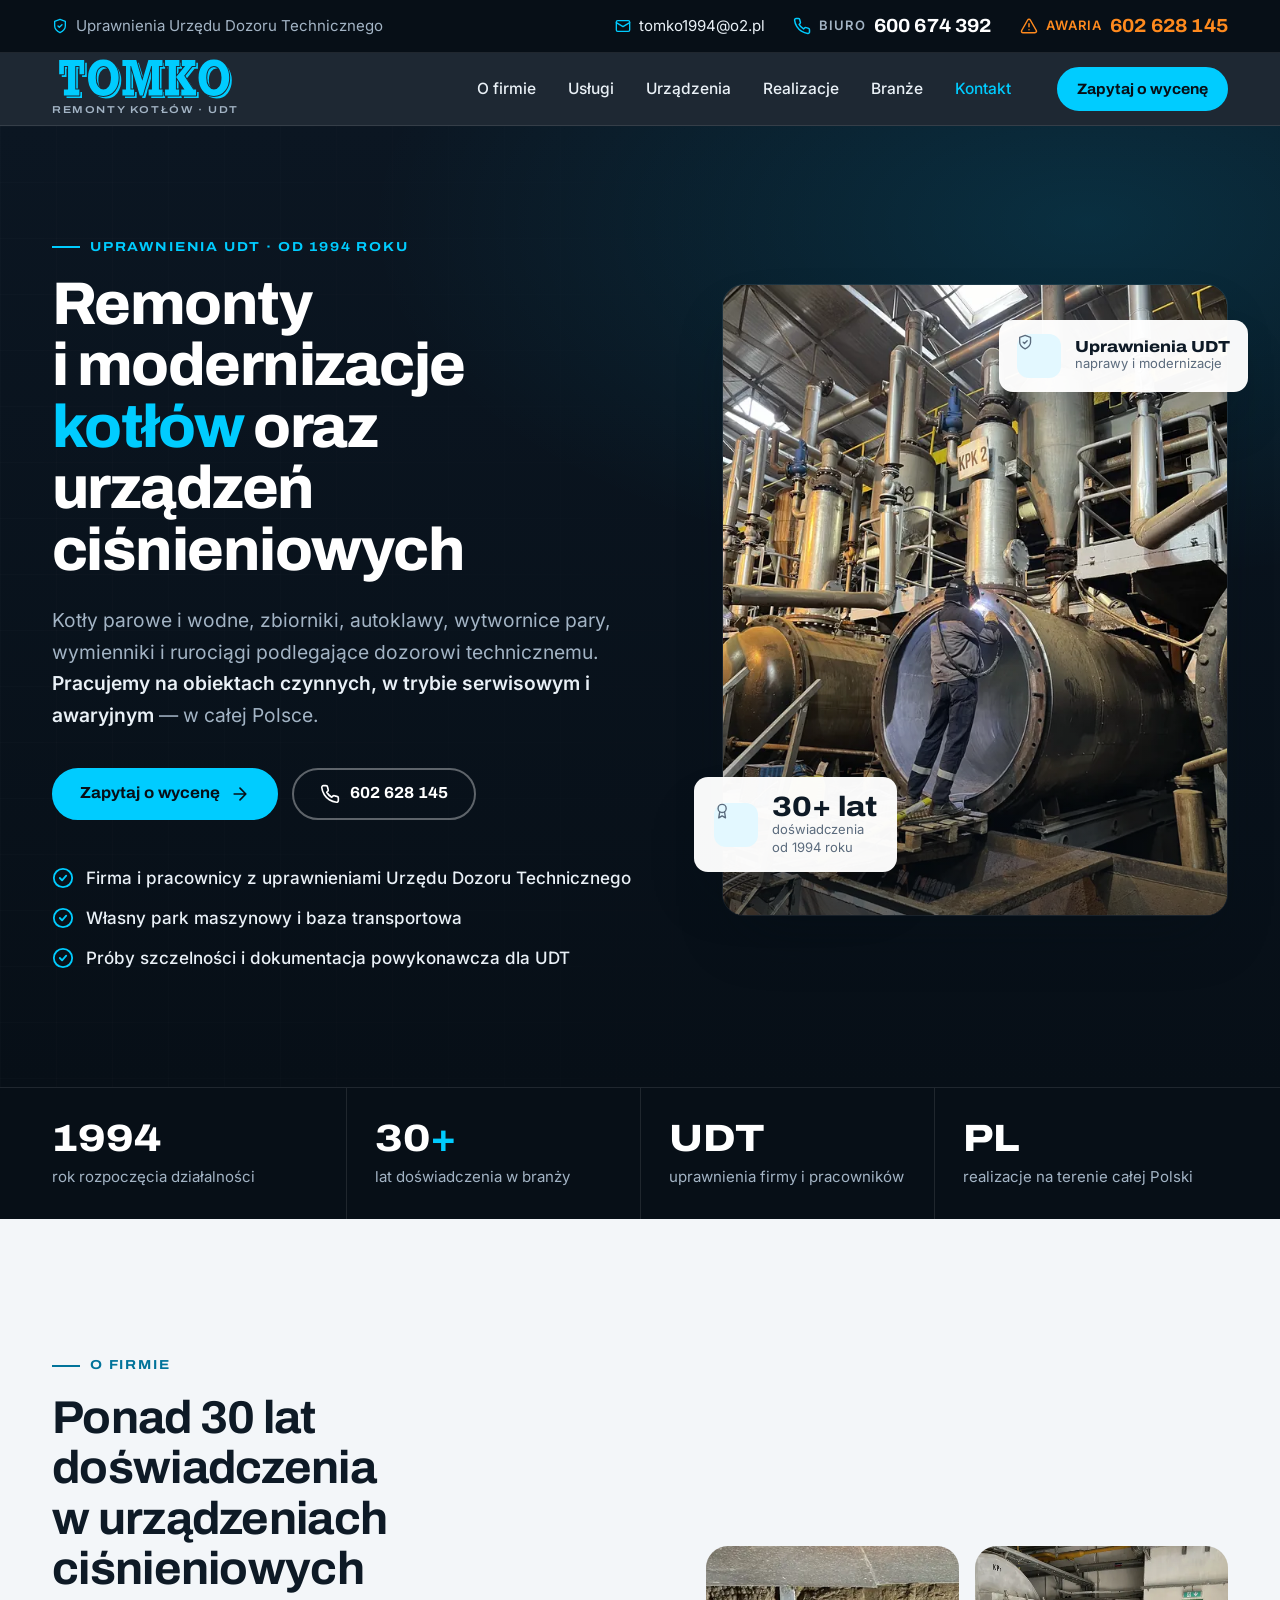
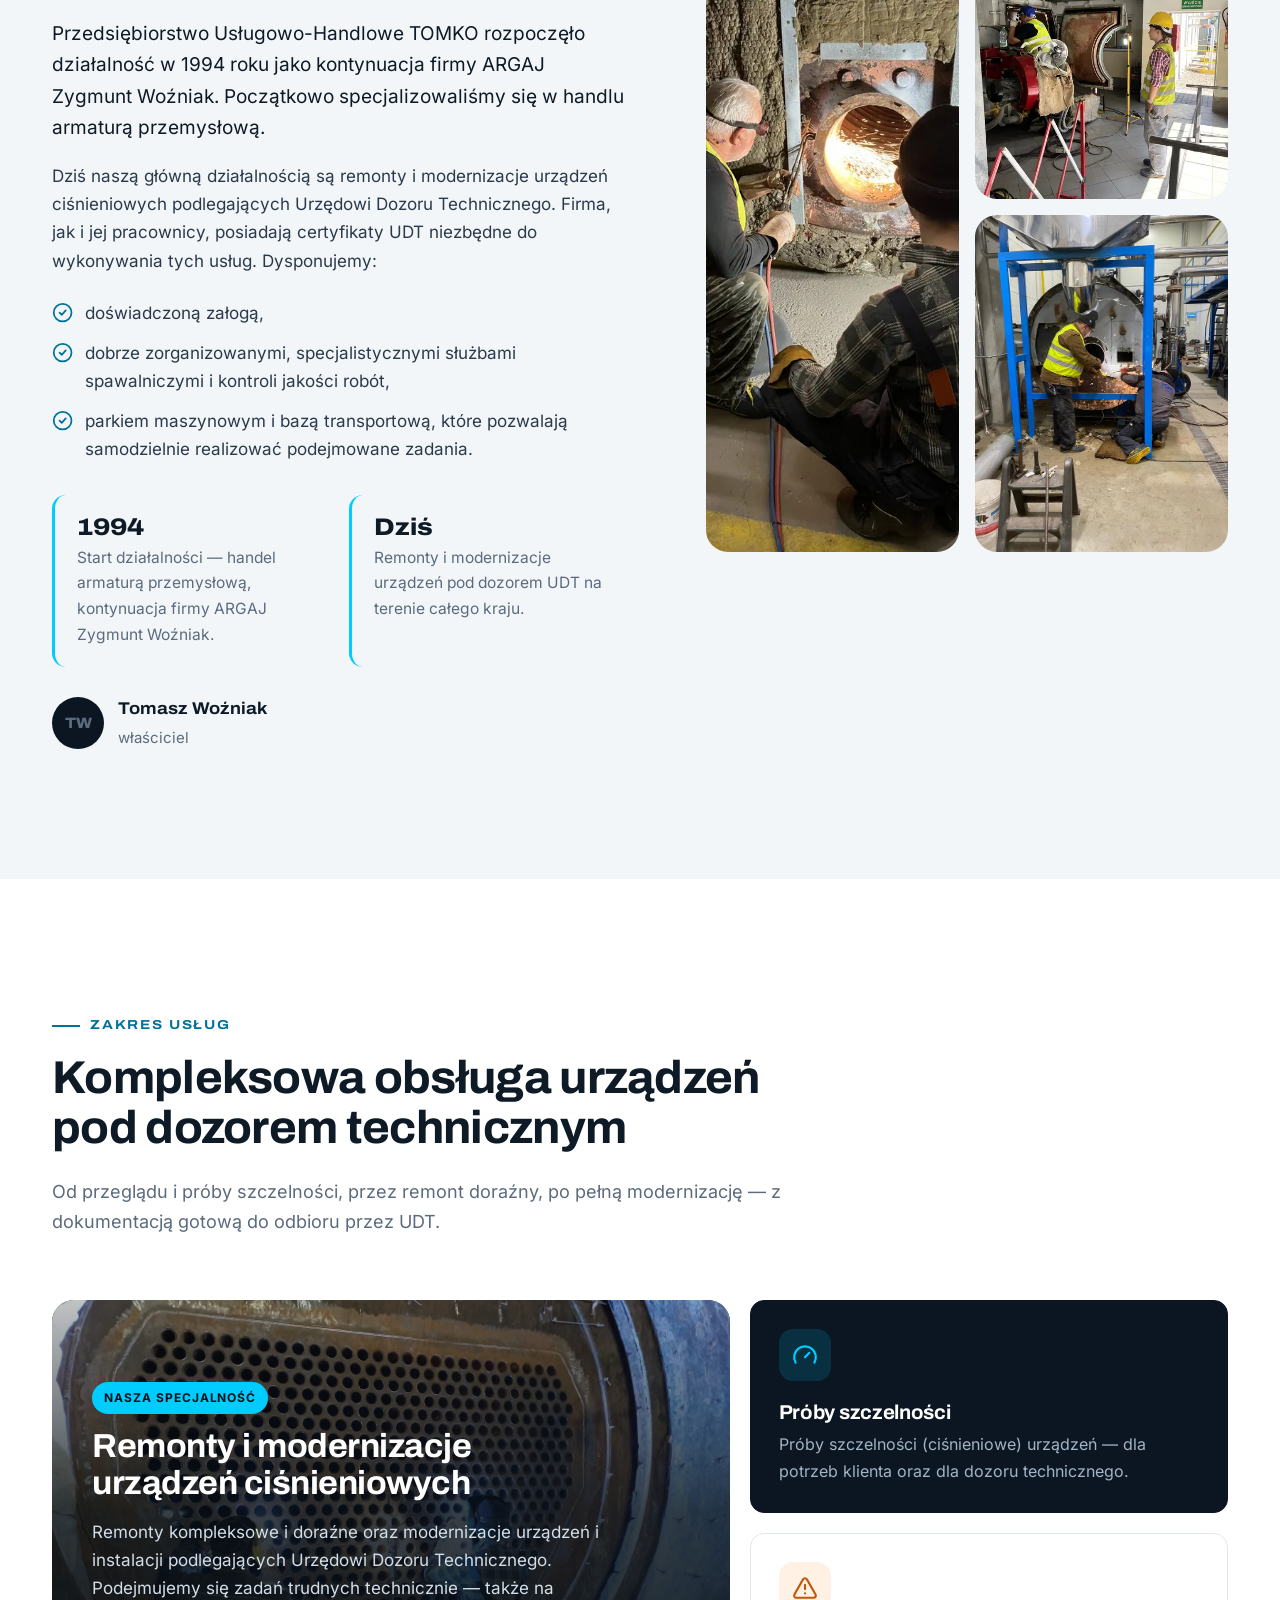
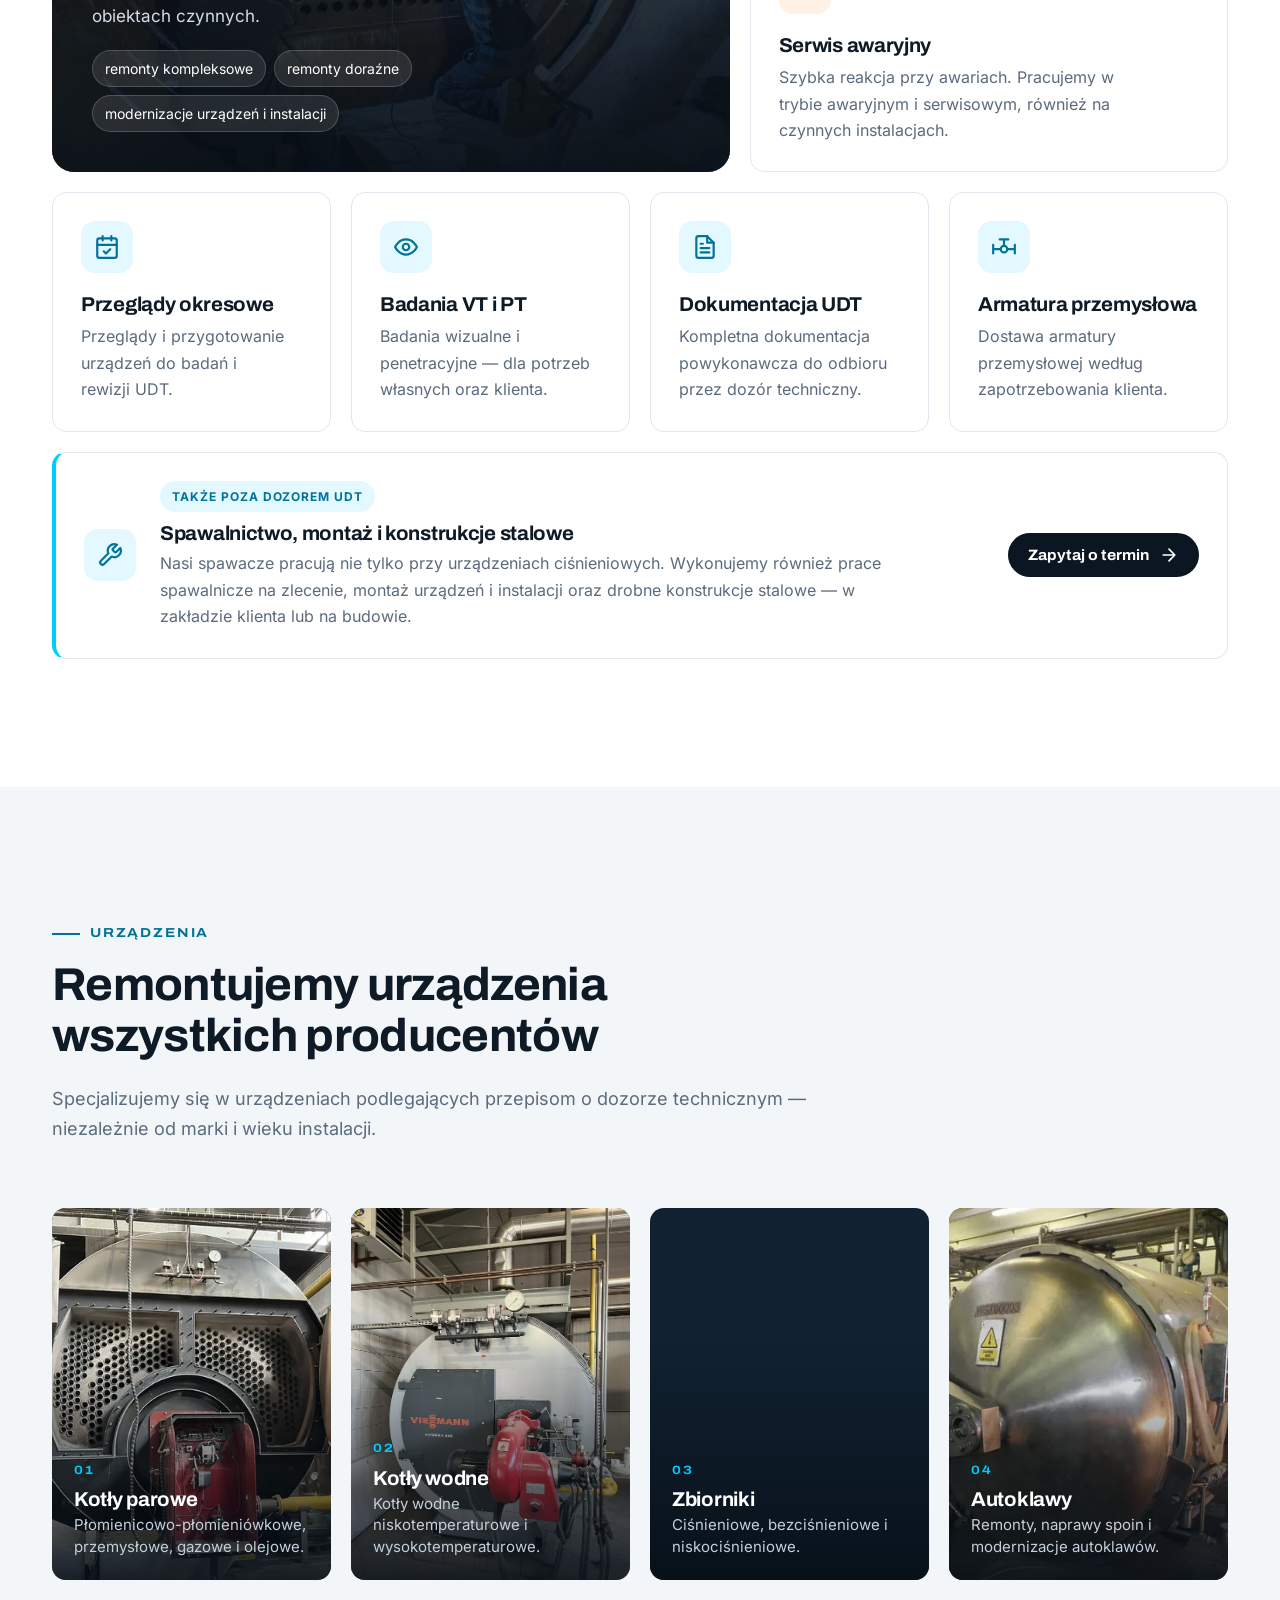
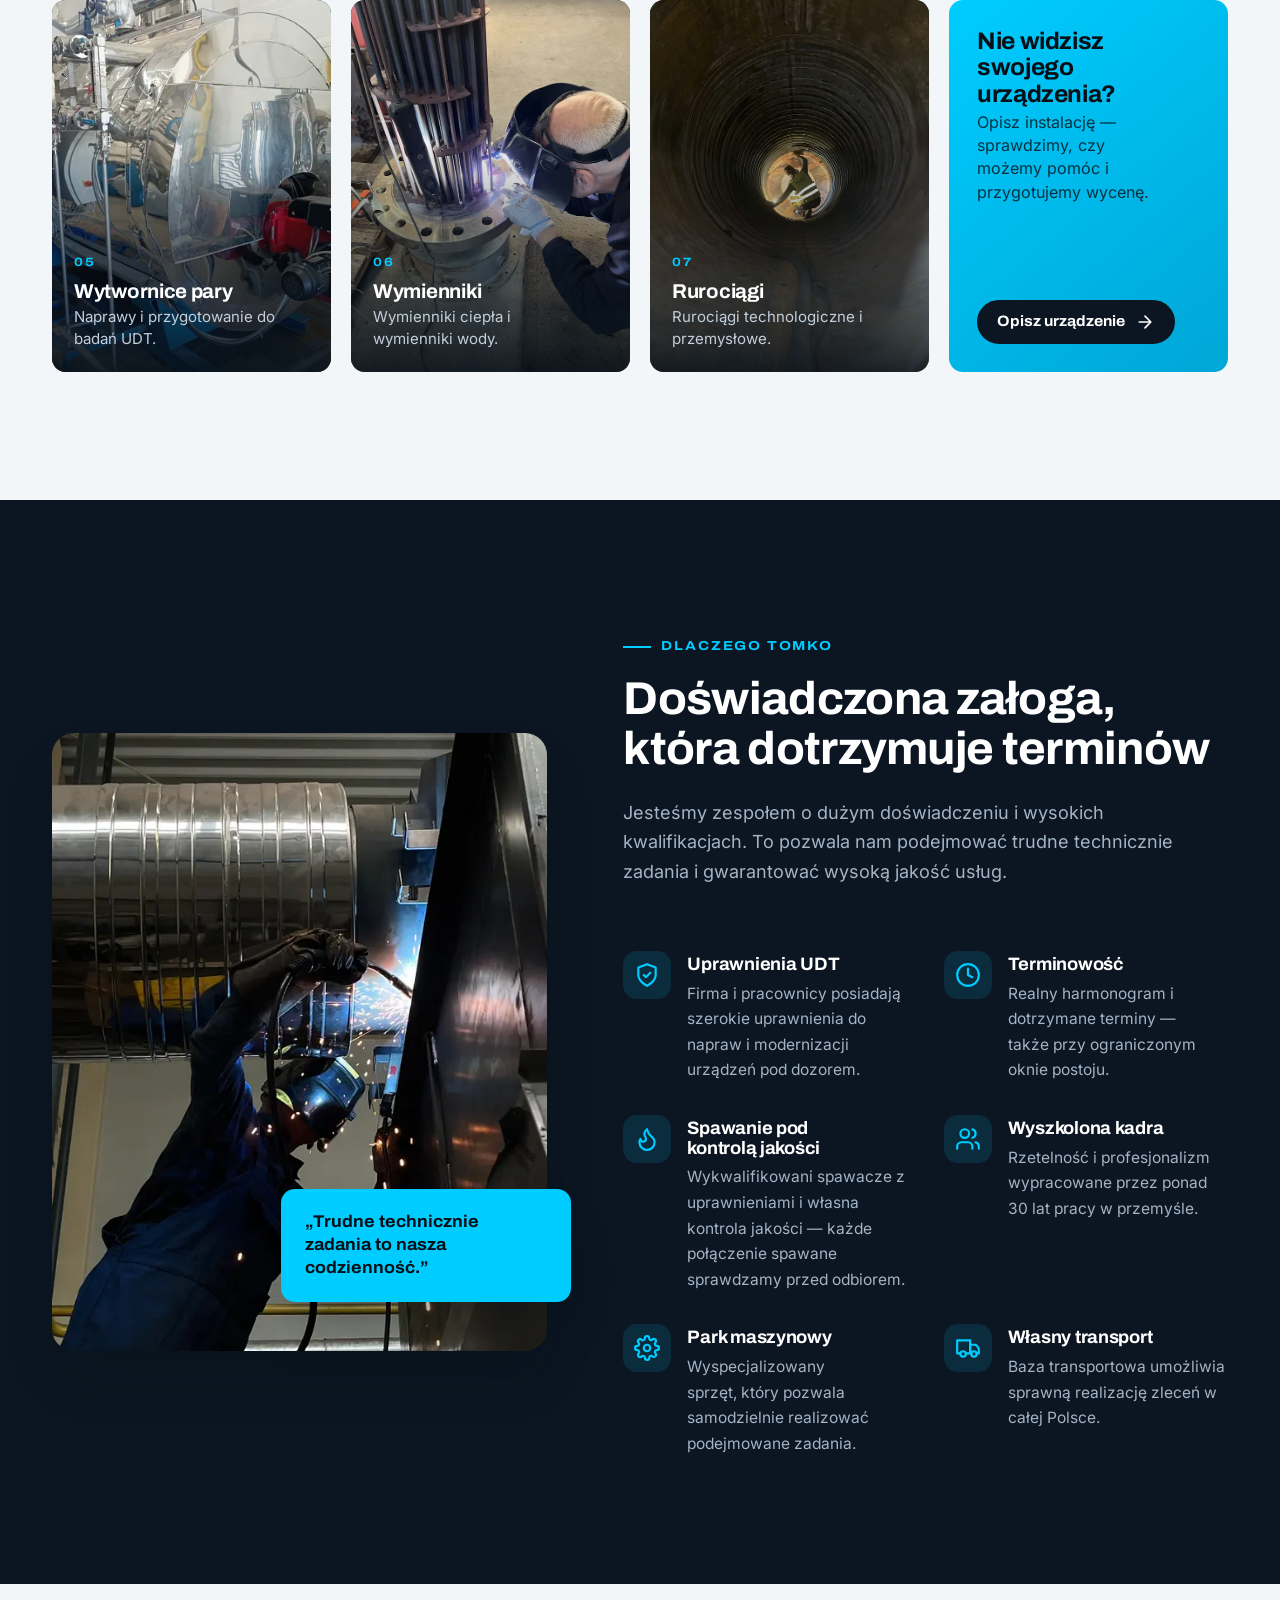
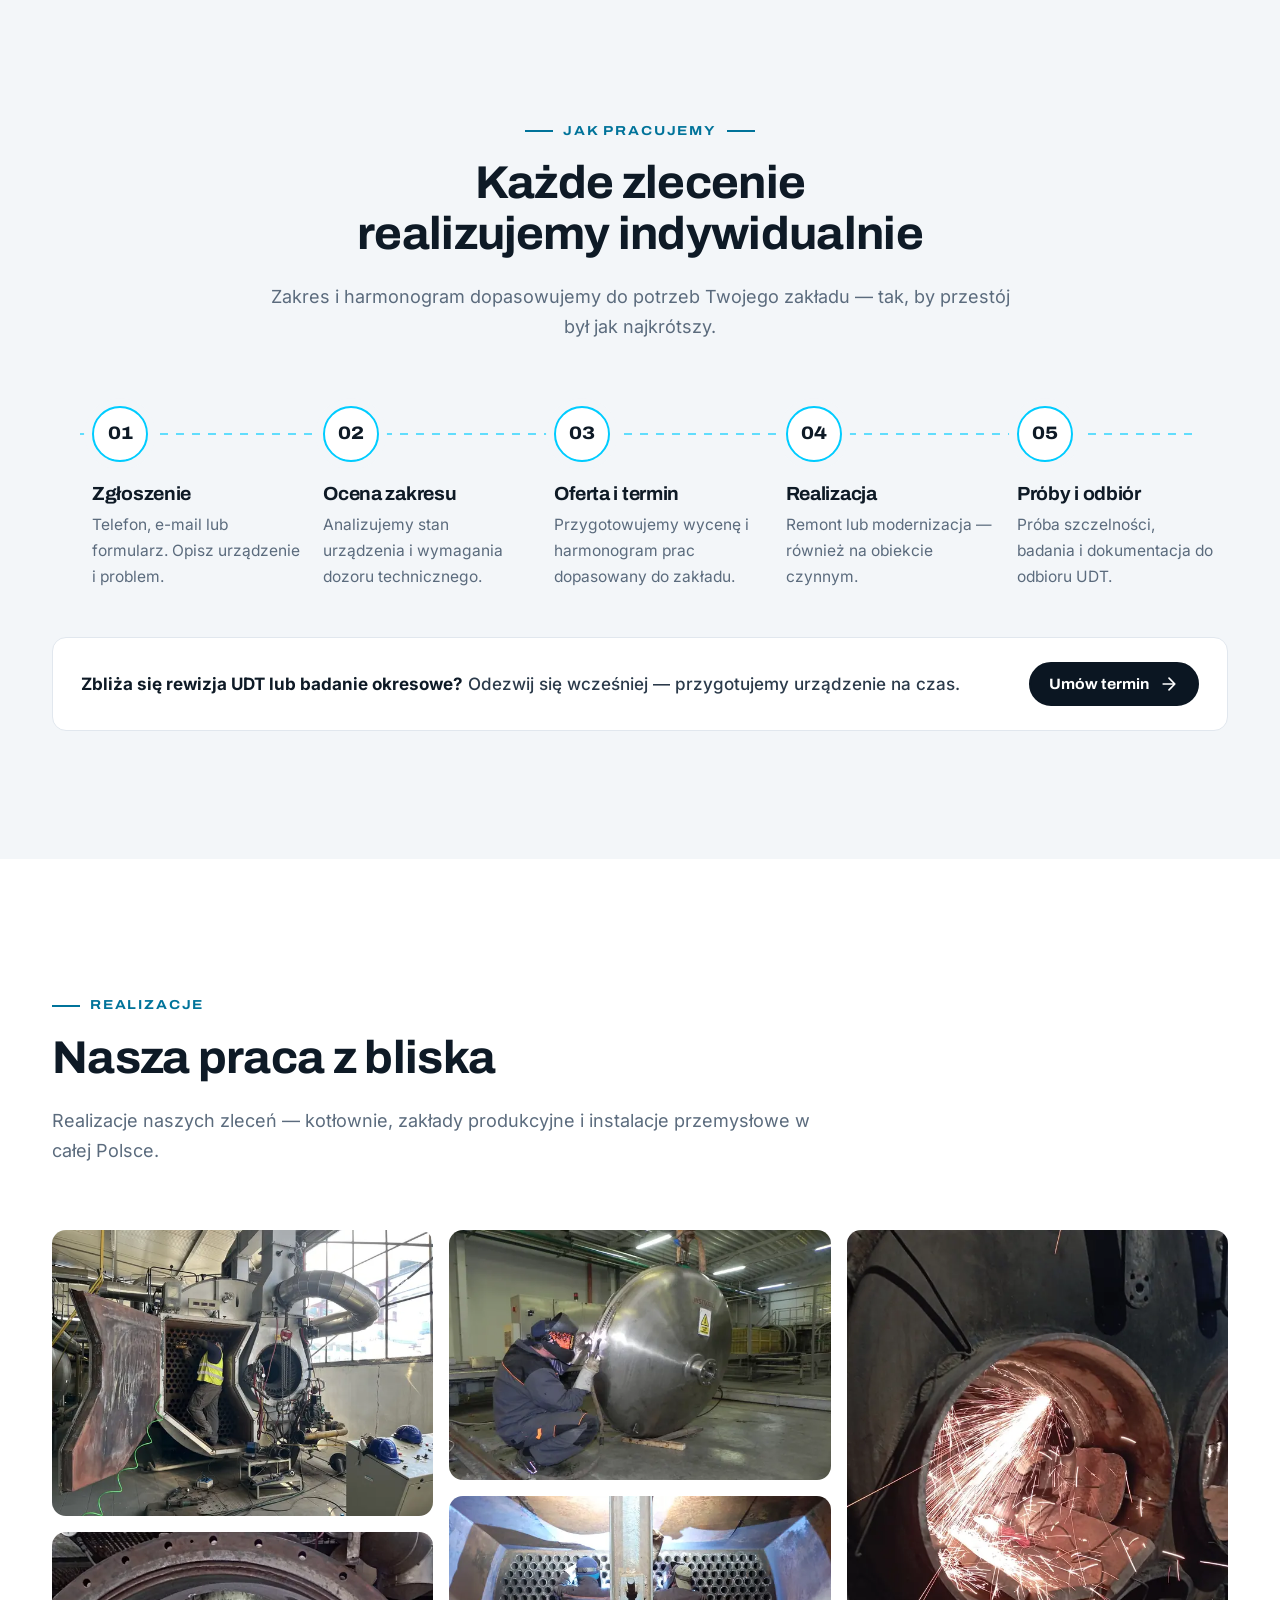
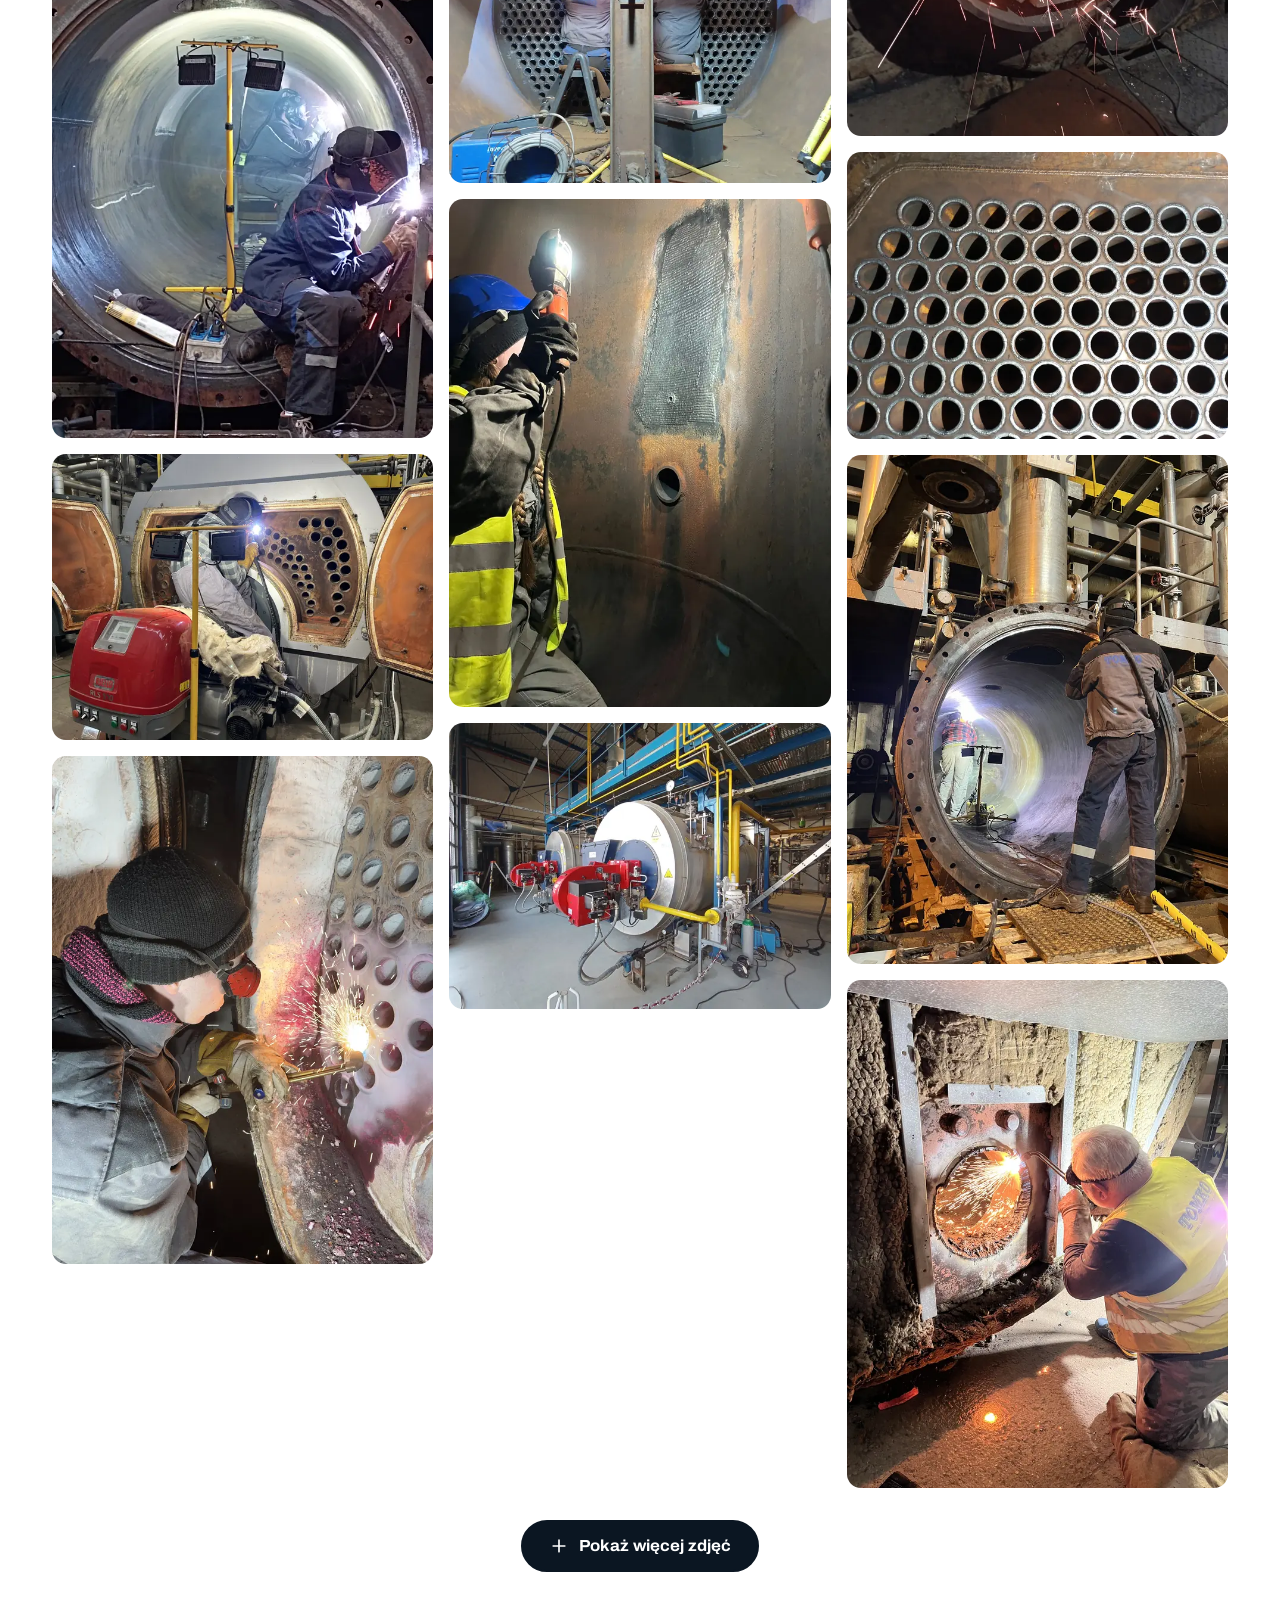
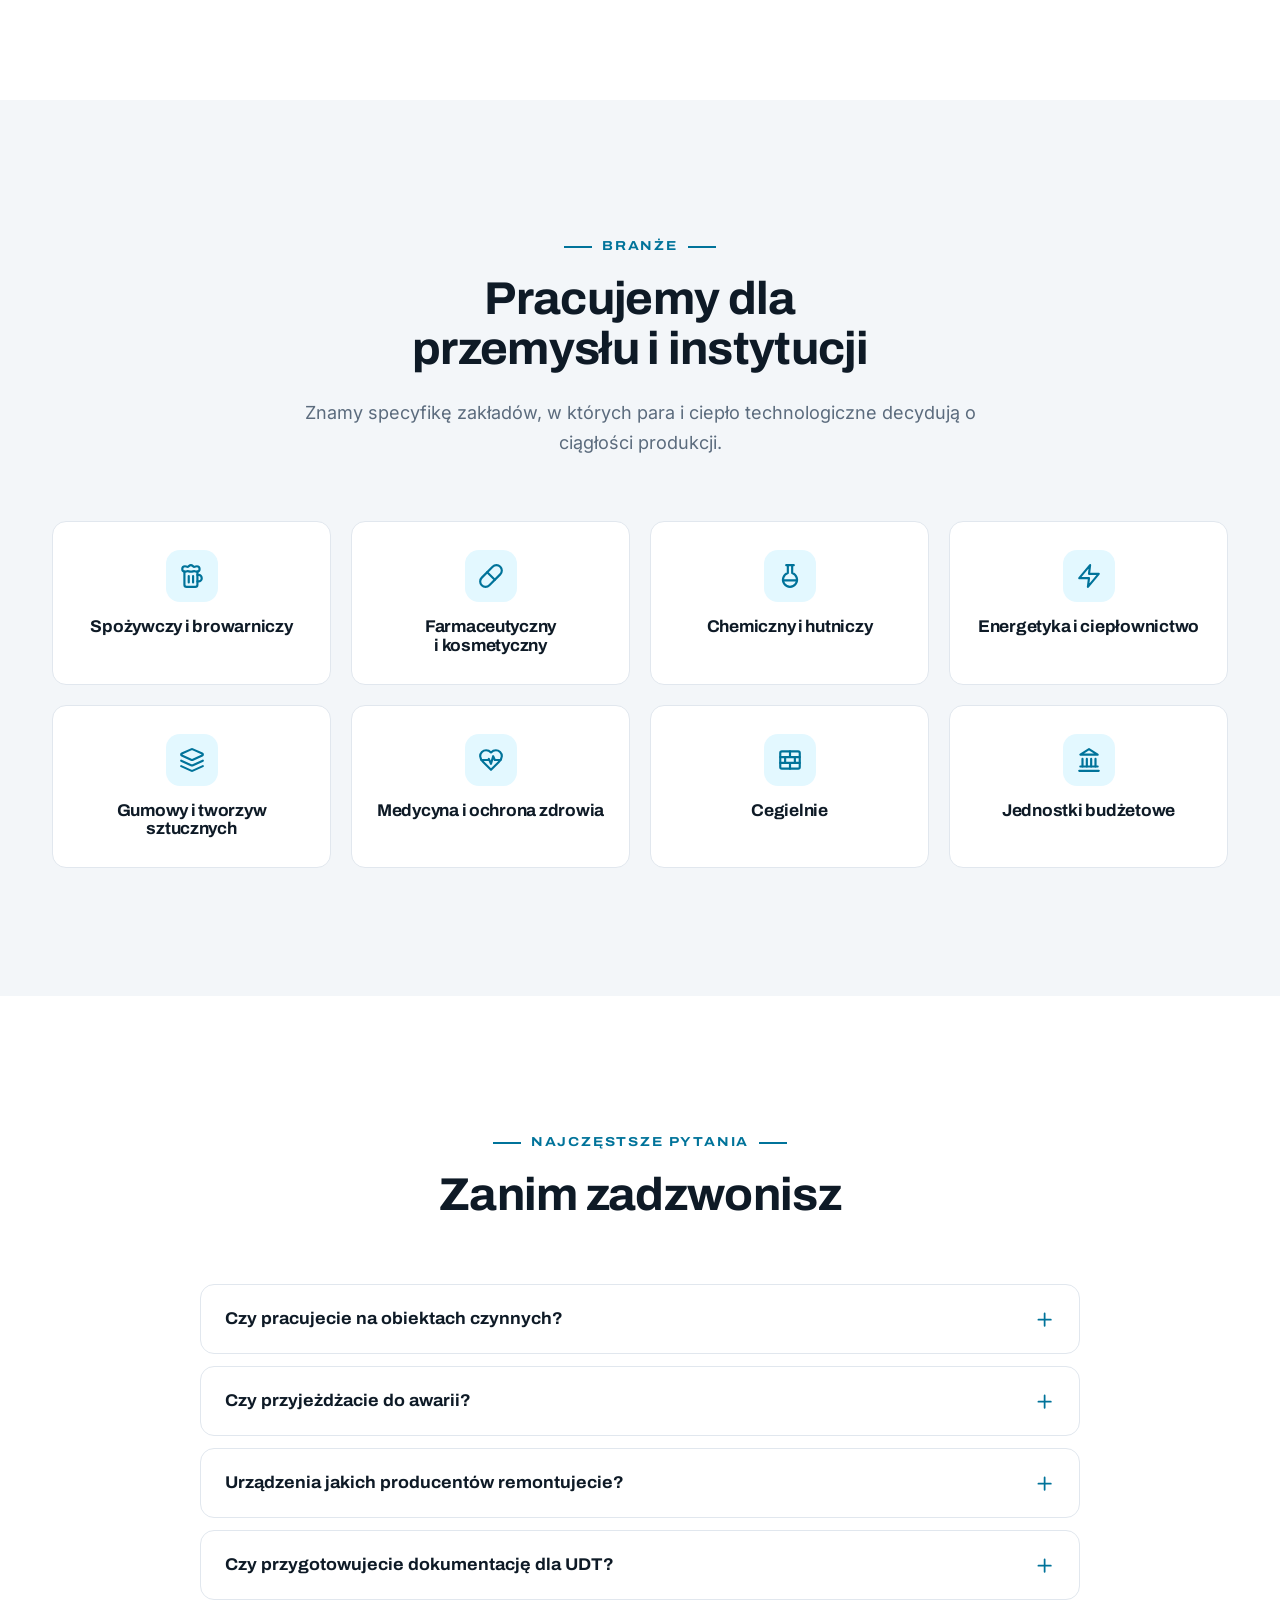
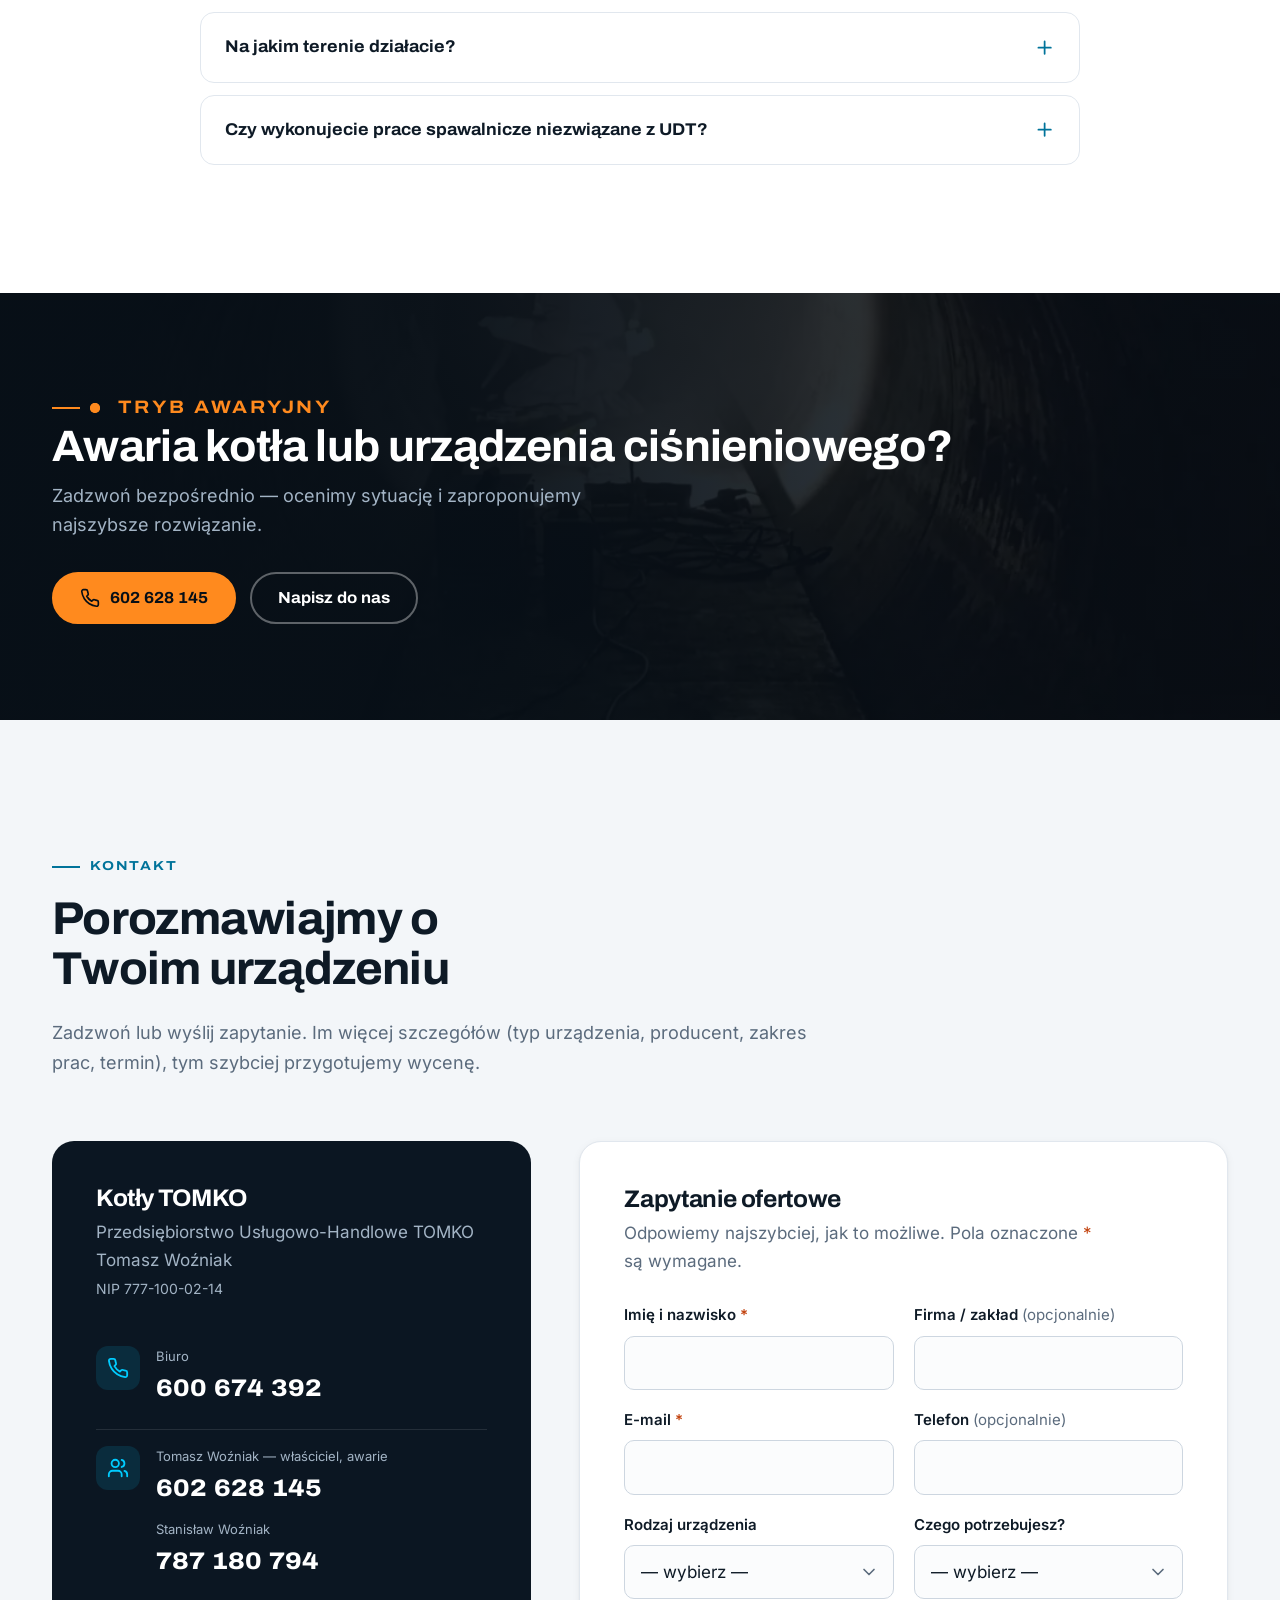
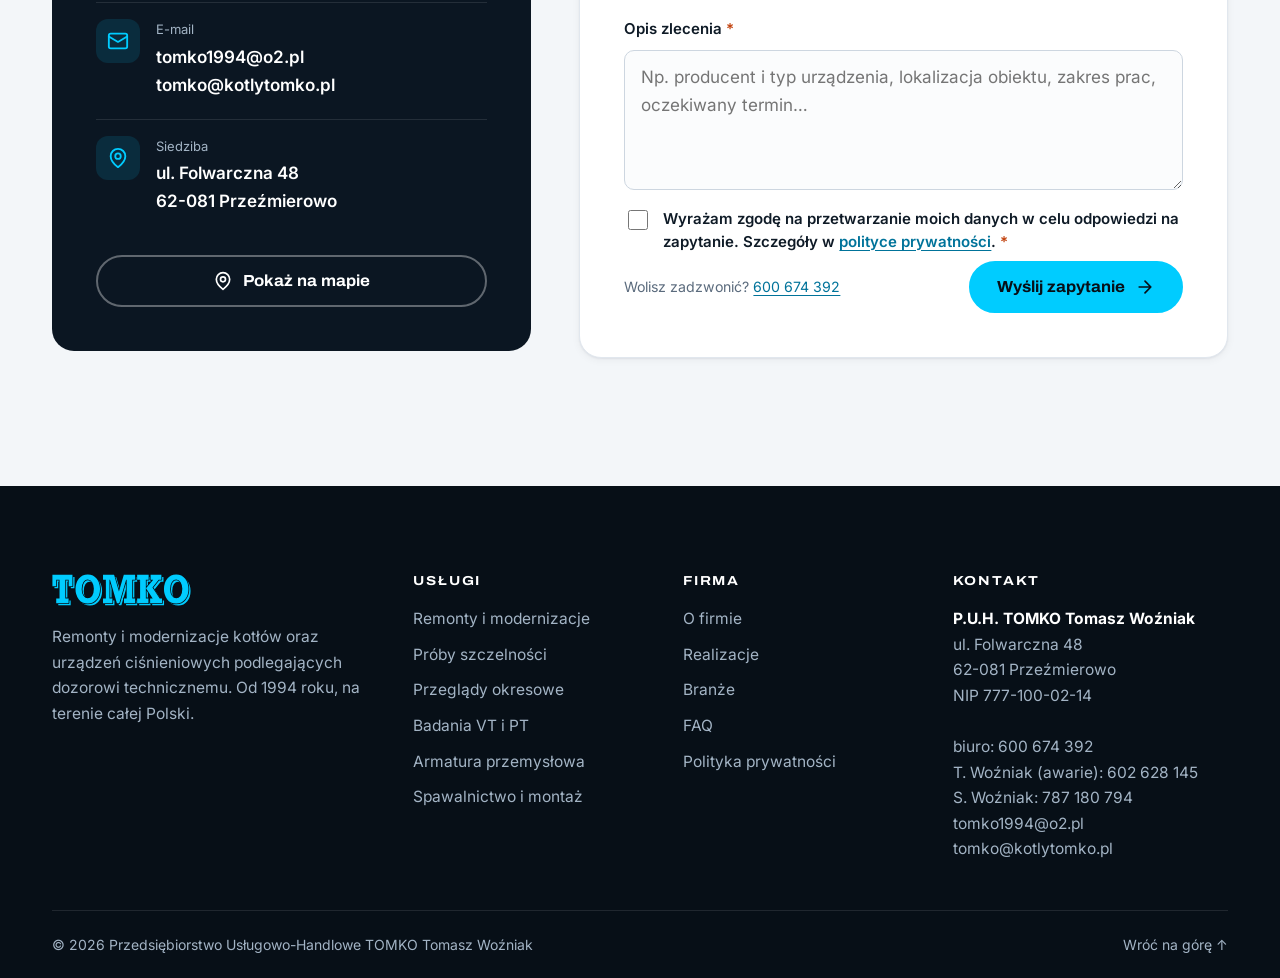
==== commit e26e3d1e: "Poprawki po uwagach klientki: dane kontaktowe, NIP, większy pasek z telefonami, kolejność sekcji, br" ====
--- a/index.html
+++ b/index.html
@@ -45,7 +45,13 @@
     "logo": "https://kotlytomko.pl/assets/img/logo-tomko.svg",
     "image": "https://kotlytomko.pl/assets/img/og-tomko.jpg",
     "telephone": "+48 602 628 145",
-    "email": "tomko@kotlytomko.pl",
+    "email": "tomko1994@o2.pl",
+    "taxID": "7771000214",
+    "contactPoint": [
+      { "@type": "ContactPoint", "telephone": "+48 600 674 392", "contactType": "customer service", "name": "Biuro" },
+      { "@type": "ContactPoint", "telephone": "+48 602 628 145", "contactType": "emergency", "name": "Tomasz Woźniak" },
+      { "@type": "ContactPoint", "telephone": "+48 787 180 794", "contactType": "sales", "name": "Stanisław Woźniak" }
+    ],
     "foundingDate": "1994",
     "founder": { "@type": "Person", "name": "Tomasz Woźniak" },
     "address": {
@@ -57,7 +63,7 @@
       "addressCountry": "PL"
     },
     "areaServed": { "@type": "Country", "name": "Polska" },
-    "knowsAbout": ["kotły parowe", "kotły wodne", "zbiorniki ciśnieniowe", "autoklawy", "wytwornice pary", "wymienniki ciepła", "rurociągi", "próby szczelności", "dozór techniczny UDT", "badania VT", "badania PT"]
+    "knowsAbout": ["kotły parowe", "kotły wodne", "zbiorniki ciśnieniowe", "autoklawy", "wytwornice pary", "wymienniki ciepła", "rurociągi", "próby szczelności", "dozór techniczny UDT", "badania VT", "badania PT", "prace spawalnicze", "konstrukcje stalowe", "montaż urządzeń"]
   }
   </script>
 </head>
@@ -96,6 +102,8 @@
     <symbol id="i-flask" viewBox="0 0 24 24"><path d="M10 2v7.31M14 9.3V2M8.5 2h7M14 9.3a6.5 6.5 0 1 1-4 0M5.52 16h12.96"/></symbol>
     <symbol id="i-zap" viewBox="0 0 24 24"><path d="M13 2 3 14h9l-1 8 10-12h-9l1-8z"/></symbol>
     <symbol id="i-layers" viewBox="0 0 24 24"><path d="M12.83 2.18a2 2 0 0 0-1.66 0L2.6 6.08a1 1 0 0 0 0 1.83l8.58 3.91a2 2 0 0 0 1.66 0l8.58-3.9a1 1 0 0 0 0-1.83Z"/><path d="m22 17.65-9.17 4.16a2 2 0 0 1-1.66 0L2 17.65M22 12.65l-9.17 4.16a2 2 0 0 1-1.66 0L2 12.65"/></symbol>
+    <symbol id="i-brick" viewBox="0 0 24 24"><rect x="3" y="4" width="18" height="16" rx="1.5"/><path d="M3 9.33h18M3 14.67h18M12 4v5.33M7.5 9.33v5.34M16.5 9.33v5.34M12 14.67V20"/></symbol>
+    <symbol id="i-landmark" viewBox="0 0 24 24"><path d="M3 22h18M6 18v-7M10 18v-7M14 18v-7M18 18v-7M12 2l8 5H4z"/><path d="M4 18h16"/></symbol>
     <symbol id="i-heart" viewBox="0 0 24 24"><path d="M19 14c1.49-1.46 3-3.21 3-5.5A5.5 5.5 0 0 0 16.5 3c-1.76 0-3 .5-4.5 2-1.5-1.5-2.74-2-4.5-2A5.5 5.5 0 0 0 2 8.5c0 2.3 1.5 4.05 3 5.5l7 7Z"/><path d="M3.22 12H9.5l.5-1 2 4.5 2-7 1.5 3.5h5.27"/></symbol>
   </svg>
 
@@ -107,8 +115,9 @@
         <span><svg class="icon"><use href="#i-pin"/></svg>Przeźmierowo k. Poznania · działamy w całej Polsce</span>
       </div>
       <div class="topbar__contact">
-        <a href="mailto:tomko@kotlytomko.pl"><svg class="icon"><use href="#i-mail"/></svg>tomko@kotlytomko.pl</a>
-        <a class="topbar__alert" href="tel:+48602628145"><svg class="icon"><use href="#i-alert"/></svg>Awaria? 602 628 145</a>
+        <a class="topbar__mail" href="mailto:tomko1994@o2.pl"><svg class="icon"><use href="#i-mail"/></svg>tomko1994@o2.pl</a>
+        <a class="topbar__phone" href="tel:+48600674392"><svg class="icon"><use href="#i-phone"/></svg><span>Biuro</span>600 674 392</a>
+        <a class="topbar__phone topbar__alert" href="tel:+48602628145"><svg class="icon"><use href="#i-alert"/></svg><span>Awaria</span>602 628 145</a>
       </div>
     </div>
   </div>
@@ -122,17 +131,18 @@
       </a>
       <nav class="nav" id="nav" aria-label="Główna nawigacja">
         <ul class="nav__list">
+          <li><a href="#o-firmie">O firmie</a></li>
           <li><a href="#uslugi">Usługi</a></li>
           <li><a href="#urzadzenia">Urządzenia</a></li>
           <li><a href="#realizacje">Realizacje</a></li>
           <li><a href="#branze">Branże</a></li>
-          <li><a href="#o-firmie">O firmie</a></li>
           <li><a href="#kontakt">Kontakt</a></li>
         </ul>
         <div class="nav__mobile-extra">
-          <a class="btn" href="tel:+48602628145"><svg class="icon"><use href="#i-phone"/></svg>Zadzwoń: 602 628 145</a>
+          <a class="btn" href="tel:+48600674392"><svg class="icon"><use href="#i-phone"/></svg>Biuro: 600 674 392</a>
+          <a class="btn btn--spark" href="tel:+48602628145"><svg class="icon"><use href="#i-alert"/></svg>Awaria: 602 628 145</a>
           <a class="btn btn--ghost" href="#kontakt">Zapytaj o wycenę</a>
-          <p>tomko@kotlytomko.pl</p>
+          <p>tomko1994@o2.pl</p>
         </div>
       </nav>
       <a class="btn btn--sm header__cta" href="#kontakt">Zapytaj o wycenę</a>
@@ -189,6 +199,36 @@
         <div class="stat"><div class="stat__value">30<span>+</span></div><div class="stat__label">lat doświadczenia w branży</div></div>
         <div class="stat"><div class="stat__value">UDT</div><div class="stat__label">uprawnienia firmy i&nbsp;pracowników</div></div>
         <div class="stat"><div class="stat__value">PL</div><div class="stat__label">realizacje na terenie całej Polski</div></div>
+      </div>
+    </section>
+
+    <!-- O FIRMIE -->
+    <section class="section section--soft" id="o-firmie">
+      <div class="container about">
+        <div class="about__text reveal">
+          <p class="eyebrow">O firmie</p>
+          <h2>Ponad 30 lat doświadczenia w&nbsp;urządzeniach ciśnieniowych</h2>
+          <p class="lead">Przedsiębiorstwo Usługowo-Handlowe TOMKO rozpoczęło działalność w 1994 roku jako kontynuacja firmy ARGAJ Zygmunt Woźniak. Początkowo specjalizowaliśmy się w handlu armaturą przemysłową.</p>
+          <p>Dziś naszą główną działalnością są remonty i modernizacje urządzeń ciśnieniowych podlegających Urzędowi Dozoru Technicznego. Firma, jak i jej pracownicy, posiadają certyfikaty UDT niezbędne do wykonywania tych usług. Dysponujemy:</p>
+          <ul class="about__list">
+            <li><svg class="icon"><use href="#i-check"/></svg>doświadczoną załogą,</li>
+            <li><svg class="icon"><use href="#i-check"/></svg>dobrze zorganizowanymi, specjalistycznymi służbami spawalniczymi i kontroli jakości robót,</li>
+            <li><svg class="icon"><use href="#i-check"/></svg>parkiem maszynowym i bazą transportową, które pozwalają samodzielnie realizować podejmowane zadania.</li>
+          </ul>
+          <div class="timeline">
+            <div class="timeline__item"><div class="timeline__year">1994</div><p>Start działalności — handel armaturą przemysłową, kontynuacja firmy ARGAJ Zygmunt Woźniak.</p></div>
+            <div class="timeline__item"><div class="timeline__year">Dziś</div><p>Remonty i modernizacje urządzeń pod dozorem UDT na terenie całego kraju.</p></div>
+          </div>
+          <div class="about__sign">
+            <span class="avatar" aria-hidden="true">TW</span>
+            <div><strong>Tomasz Woźniak</strong><span>właściciel</span></div>
+          </div>
+        </div>
+        <div class="about__media reveal">
+          <img src="assets/img/zespol-tomko-640.webp" srcset="assets/img/zespol-tomko-640.webp 640w, assets/img/zespol-tomko-1100.webp 1100w" sizes="(max-width: 1024px) 50vw, 300px" width="640" height="853" loading="lazy" decoding="async" alt="Pracownicy TOMKO omawiają prace przy otwartym kotle">
+          <img src="assets/img/ekipa-kotlownia-640.webp" srcset="assets/img/ekipa-kotlownia-640.webp 640w, assets/img/ekipa-kotlownia-1100.webp 1100w" sizes="(max-width: 1024px) 50vw, 300px" width="640" height="480" loading="lazy" decoding="async" alt="Ekipa TOMKO w kamizelkach odblaskowych podczas remontu kotła">
+          <img src="assets/img/g-ekipa-przy-kotle-640.webp" sizes="(max-width: 1024px) 50vw, 300px" width="640" height="853" loading="lazy" decoding="async" alt="Pracownicy TOMKO przy kotle w trakcie remontu">
+        </div>
       </div>
     </section>
 
@@ -254,6 +294,16 @@
               <p>Dostawa armatury przemysłowej według zapotrzebowania klienta.</p>
             </article>
           </div>
+
+          <article class="card service-extra reveal">
+            <div class="card__icon"><svg class="icon"><use href="#i-wrench"/></svg></div>
+            <div class="service-extra__body">
+              <span class="tag tag--soft">Także poza dozorem UDT</span>
+              <h3>Spawalnictwo, montaż i konstrukcje stalowe</h3>
+              <p>Nasi spawacze pracują nie tylko przy urządzeniach ciśnieniowych. Wykonujemy również prace spawalnicze na zlecenie, montaż urządzeń i instalacji oraz drobne konstrukcje stalowe — w zakładzie klienta lub na budowie.</p>
+            </div>
+            <a class="btn btn--dark btn--sm" href="#kontakt">Zapytaj o termin<svg class="icon"><use href="#i-arrow"/></svg></a>
+          </article>
         </div>
       </div>
     </section>
@@ -331,7 +381,7 @@
             </li>
             <li class="why__item reveal">
               <span class="card__icon"><svg class="icon"><use href="#i-flame"/></svg></span>
-              <div><h3>Służby spawalnicze i kontrola jakości</h3><p>Dobrze zorganizowane, specjalistyczne służby spawalnicze oraz kontroli jakości robót.</p></div>
+              <div><h3>Spawanie pod kontrolą jakości</h3><p>Wykwalifikowani spawacze z uprawnieniami i własna kontrola jakości — każde połączenie spawane sprawdzamy przed odbiorem.</p></div>
             </li>
             <li class="why__item reveal">
               <span class="card__icon"><svg class="icon"><use href="#i-users"/></svg></span>
@@ -378,7 +428,7 @@
         <div class="section-head reveal">
           <p class="eyebrow">Realizacje</p>
           <h2>Nasza praca z bliska</h2>
-          <p>Prawdziwe zdjęcia z naszych zleceń — kotłownie, zakłady produkcyjne i instalacje przemysłowe w całej Polsce.</p>
+          <p>Realizacje naszych zleceń — kotłownie, zakłady produkcyjne i instalacje przemysłowe w całej Polsce.</p>
         </div>
         <div class="gallery" id="gallery">
           <a class="gallery__item" href="assets/img/g-remont-komory-nawrotnej-1400.webp" data-caption="Prace remontowe przy komorze nawrotnej kotła">
@@ -456,68 +506,21 @@
           <h2>Pracujemy dla przemysłu i instytucji</h2>
           <p>Znamy specyfikę zakładów, w których para i ciepło technologiczne decydują o ciągłości produkcji.</p>
         </div>
-        <div class="industries">
-          <article class="card industry reveal">
-            <span class="card__icon"><svg class="icon"><use href="#i-beer"/></svg></span>
-            <div><h3>Spożywczy i browarniczy</h3><p>Browary, mleczarnie, cukrownie, gorzelnie, zakłady przetwórstwa mięsnego.</p></div>
-          </article>
-          <article class="card industry reveal">
-            <span class="card__icon"><svg class="icon"><use href="#i-pill"/></svg></span>
-            <div><h3>Farmaceutyczny i kosmetyczny</h3><p>Autoklawy, wytwornice pary czystej i instalacje technologiczne.</p></div>
-          </article>
-          <article class="card industry reveal">
-            <span class="card__icon"><svg class="icon"><use href="#i-flask"/></svg></span>
-            <div><h3>Chemiczny i hutniczy</h3><p>Zbiorniki, rurociągi i urządzenia pracujące w wymagających warunkach.</p></div>
-          </article>
-          <article class="card industry reveal">
-            <span class="card__icon"><svg class="icon"><use href="#i-zap"/></svg></span>
-            <div><h3>Energetyka i ciepłownictwo</h3><p>Kotły parowe i wodne, wymienniki oraz sieci rurociągów.</p></div>
-          </article>
-          <article class="card industry reveal">
-            <span class="card__icon"><svg class="icon"><use href="#i-layers"/></svg></span>
-            <div><h3>Gumowy i tworzyw sztucznych</h3><p>Autoklawy i kotły dostarczające parę do procesów produkcji.</p></div>
-          </article>
-          <article class="card industry reveal">
-            <span class="card__icon"><svg class="icon"><use href="#i-heart"/></svg></span>
-            <div><h3>Medycyna i ochrona zdrowia</h3><p>Szpitale i placówki medyczne — kotłownie i urządzenia ciśnieniowe.</p></div>
-          </article>
-        </div>
-        <p class="industries-note reveal">Współpracujemy także z cegielniami i jednostkami budżetowymi.</p>
-      </div>
-    </section>
-
-    <!-- O FIRMIE -->
-    <section class="section" id="o-firmie">
-      <div class="container about">
-        <div class="about__text reveal">
-          <p class="eyebrow">O firmie</p>
-          <h2>Ponad 30 lat doświadczenia w&nbsp;urządzeniach ciśnieniowych</h2>
-          <p class="lead">Przedsiębiorstwo Usługowo-Handlowe TOMKO rozpoczęło działalność w 1994 roku jako kontynuacja firmy ARGAJ. Początkowo specjalizowaliśmy się w handlu armaturą przemysłową.</p>
-          <p>Dziś naszą główną działalnością są remonty i modernizacje urządzeń ciśnieniowych podlegających Urzędowi Dozoru Technicznego. Firma, jak i jej pracownicy, posiadają certyfikaty UDT niezbędne do wykonywania tych usług. Dysponujemy:</p>
-          <ul class="about__list">
-            <li><svg class="icon"><use href="#i-check"/></svg>doświadczoną załogą,</li>
-            <li><svg class="icon"><use href="#i-check"/></svg>dobrze zorganizowanymi, specjalistycznymi służbami spawalniczymi i kontroli jakości robót,</li>
-            <li><svg class="icon"><use href="#i-check"/></svg>parkiem maszynowym i bazą transportową, które pozwalają samodzielnie realizować podejmowane zadania.</li>
-          </ul>
-          <div class="timeline">
-            <div class="timeline__item"><div class="timeline__year">1994</div><p>Start działalności — handel armaturą przemysłową, kontynuacja firmy ARGAJ.</p></div>
-            <div class="timeline__item"><div class="timeline__year">Dziś</div><p>Remonty i modernizacje urządzeń pod dozorem UDT na terenie całego kraju.</p></div>
-          </div>
-          <div class="about__sign">
-            <span class="avatar" aria-hidden="true">TW</span>
-            <div><strong>Tomasz Woźniak</strong><span>właściciel</span></div>
-          </div>
-        </div>
-        <div class="about__media reveal">
-          <img src="assets/img/zespol-tomko-640.webp" srcset="assets/img/zespol-tomko-640.webp 640w, assets/img/zespol-tomko-1100.webp 1100w" sizes="(max-width: 1024px) 50vw, 300px" width="640" height="853" loading="lazy" decoding="async" alt="Pracownicy TOMKO omawiają prace przy otwartym kotle">
-          <img src="assets/img/ekipa-kotlownia-640.webp" srcset="assets/img/ekipa-kotlownia-640.webp 640w, assets/img/ekipa-kotlownia-1100.webp 1100w" sizes="(max-width: 1024px) 50vw, 300px" width="640" height="480" loading="lazy" decoding="async" alt="Ekipa TOMKO w kamizelkach odblaskowych podczas remontu kotła">
-          <img src="assets/img/g-ekipa-przy-kotle-640.webp" sizes="(max-width: 1024px) 50vw, 300px" width="640" height="853" loading="lazy" decoding="async" alt="Pracownicy TOMKO przy kotle w trakcie remontu">
-        </div>
+        <ul class="industries">
+          <li class="card industry reveal"><span class="card__icon"><svg class="icon"><use href="#i-beer"/></svg></span><h3>Spożywczy i&nbsp;browarniczy</h3></li>
+          <li class="card industry reveal"><span class="card__icon"><svg class="icon"><use href="#i-pill"/></svg></span><h3>Farmaceutyczny i&nbsp;kosmetyczny</h3></li>
+          <li class="card industry reveal"><span class="card__icon"><svg class="icon"><use href="#i-flask"/></svg></span><h3>Chemiczny i&nbsp;hutniczy</h3></li>
+          <li class="card industry reveal"><span class="card__icon"><svg class="icon"><use href="#i-zap"/></svg></span><h3>Energetyka i&nbsp;ciepłownictwo</h3></li>
+          <li class="card industry reveal"><span class="card__icon"><svg class="icon"><use href="#i-layers"/></svg></span><h3>Gumowy i&nbsp;tworzyw sztucznych</h3></li>
+          <li class="card industry reveal"><span class="card__icon"><svg class="icon"><use href="#i-heart"/></svg></span><h3>Medycyna i&nbsp;ochrona zdrowia</h3></li>
+          <li class="card industry reveal"><span class="card__icon"><svg class="icon"><use href="#i-brick"/></svg></span><h3>Cegielnie</h3></li>
+          <li class="card industry reveal"><span class="card__icon"><svg class="icon"><use href="#i-landmark"/></svg></span><h3>Jednostki budżetowe</h3></li>
+        </ul>
       </div>
     </section>
 
     <!-- FAQ -->
-    <section class="section section--soft" id="faq">
+    <section class="section" id="faq">
       <div class="container">
         <div class="section-head section-head--center reveal">
           <p class="eyebrow">Najczęstsze pytania</p>
@@ -545,8 +548,8 @@
             <p>Na terenie całej Polski. Nasza siedziba mieści się w Przeźmierowie pod Poznaniem.</p>
           </details>
           <details>
-            <summary>Czy montujecie nowe kotły?<svg class="icon"><use href="#i-plus"/></svg></summary>
-            <p>Nie — specjalizujemy się w remontach, modernizacjach, przeglądach i próbach istniejących urządzeń. Dostarczamy natomiast armaturę przemysłową według zapotrzebowania.</p>
+            <summary>Czy wykonujecie prace spawalnicze niezwiązane z UDT?<svg class="icon"><use href="#i-plus"/></svg></summary>
+            <p>Tak. Oprócz remontów urządzeń pod dozorem wykonujemy prace spawalnicze na zlecenie, montaż urządzeń i instalacji oraz drobne konstrukcje stalowe.</p>
           </details>
         </div>
       </div>
@@ -580,15 +583,22 @@
         <div class="contact">
           <aside class="contact-card reveal">
             <h3>Kotły TOMKO</h3>
-            <p>Przedsiębiorstwo Usługowo-Handlowe TOMKO Tomasz Woźniak</p>
+            <p>Przedsiębiorstwo Usługowo-Handlowe TOMKO Tomasz Woźniak<br><span class="nip">NIP 777-100-02-14</span></p>
             <ul class="contact-list">
               <li>
                 <span class="card__icon"><svg class="icon"><use href="#i-phone"/></svg></span>
-                <div><small>Telefon — Tomasz Woźniak, właściciel</small><a class="big" href="tel:+48602628145">602 628 145</a></div>
+                <div><small>Biuro</small><a class="big" href="tel:+48600674392">600 674 392</a></div>
+              </li>
+              <li>
+                <span class="card__icon"><svg class="icon"><use href="#i-users"/></svg></span>
+                <div class="contact-people">
+                  <p><small>Tomasz Woźniak — właściciel, awarie</small><a class="big" href="tel:+48602628145">602 628 145</a></p>
+                  <p><small>Stanisław Woźniak</small><a class="big" href="tel:+48787180794">787 180 794</a></p>
+                </div>
               </li>
               <li>
                 <span class="card__icon"><svg class="icon"><use href="#i-mail"/></svg></span>
-                <div><small>E-mail</small><a href="mailto:tomko@kotlytomko.pl">tomko@kotlytomko.pl</a><br><a href="mailto:tomko1994@o2.pl">tomko1994@o2.pl</a></div>
+                <div><small>E-mail</small><a href="mailto:tomko1994@o2.pl">tomko1994@o2.pl</a><br><a href="mailto:tomko@kotlytomko.pl">tomko@kotlytomko.pl</a></div>
               </li>
               <li>
                 <span class="card__icon"><svg class="icon"><use href="#i-pin"/></svg></span>
@@ -645,6 +655,8 @@
                   <option>Awaria — pilne</option>
                   <option>Badania VT / PT</option>
                   <option>Armatura przemysłowa</option>
+                  <option>Prace spawalnicze / konstrukcje stalowe</option>
+                  <option>Montaż urządzeń</option>
                   <option>Inne</option>
                 </select>
               </div>
@@ -667,7 +679,7 @@
               </div>
             </div>
             <div class="form__footer">
-              <small>Wolisz zadzwonić? <a href="tel:+48602628145">602 628 145</a></small>
+              <small>Wolisz zadzwonić? <a href="tel:+48600674392">600 674 392</a></small>
               <button class="btn" type="submit">Wyślij zapytanie<svg class="icon"><use href="#i-arrow"/></svg></button>
             </div>
             <div class="form-status" id="form-status" role="status" aria-live="polite"></div>
@@ -693,6 +705,7 @@
             <li><a href="#uslugi">Przeglądy okresowe</a></li>
             <li><a href="#uslugi">Badania VT i PT</a></li>
             <li><a href="#uslugi">Armatura przemysłowa</a></li>
+            <li><a href="#uslugi">Spawalnictwo i montaż</a></li>
           </ul>
         </div>
         <div>
@@ -709,8 +722,11 @@
           <h4>Kontakt</h4>
           <address>
             <strong style="color:#fff">P.U.H. TOMKO Tomasz Woźniak</strong><br>
-            ul. Folwarczna 48<br>62-081 Przeźmierowo<br><br>
-            <a href="tel:+48602628145">tel. 602 628 145</a><br>
+            ul. Folwarczna 48<br>62-081 Przeźmierowo<br>NIP 777-100-02-14<br><br>
+            <a href="tel:+48600674392">biuro: 600 674 392</a><br>
+            <a href="tel:+48602628145">T. Woźniak (awarie): 602 628 145</a><br>
+            <a href="tel:+48787180794">S. Woźniak: 787 180 794</a><br>
+            <a href="mailto:tomko1994@o2.pl">tomko1994@o2.pl</a><br>
             <a href="mailto:tomko@kotlytomko.pl">tomko@kotlytomko.pl</a>
           </address>
         </div>
--- a/assets/css/style.css
+++ b/assets/css/style.css
@@ -176,15 +176,20 @@
 .btn--block { width: 100%; }
 
 /* ---------- Pasek górny ---------- */
-.topbar { background: var(--navy-950); color: var(--on-dark-muted); font-size: .875rem; }
-.topbar .container { display: flex; align-items: center; justify-content: space-between; gap: 24px; min-height: 40px; }
-.topbar a { color: var(--on-dark); text-decoration: none; display: inline-flex; align-items: center; gap: 8px; }
+.topbar { background: var(--navy-950); color: var(--on-dark-muted); font-size: .9375rem; border-bottom: 1px solid var(--line-dark); }
+.topbar .container { display: flex; align-items: center; justify-content: space-between; gap: 24px; min-height: 52px; }
+.topbar a { color: var(--on-dark); text-decoration: none; display: inline-flex; align-items: center; gap: 8px; white-space: nowrap; }
 .topbar a:hover { color: var(--brand); }
 .topbar__info, .topbar__contact { display: flex; align-items: center; gap: 24px; }
-.topbar__info span { display: inline-flex; align-items: center; gap: 8px; }
+.topbar__info span { display: inline-flex; align-items: center; gap: 8px; white-space: nowrap; }
+.topbar__contact { gap: 28px; }
 .topbar .icon { width: 16px; height: 16px; color: var(--brand); }
-.topbar__alert { color: var(--spark); font-weight: 600; }
+.topbar .topbar__phone { font-family: var(--font-head); font-stretch: 108%; font-size: 1.1875rem; font-weight: 700; color: #fff; letter-spacing: .01em; }
+.topbar__phone span { font-family: var(--font-body, inherit); font-stretch: 100%; font-size: .8125rem; font-weight: 600; text-transform: uppercase; letter-spacing: .08em; color: var(--on-dark-muted); }
+.topbar__phone .icon { width: 18px; height: 18px; }
+.topbar .topbar__alert, .topbar .topbar__alert span { color: var(--spark); }
 .topbar__alert .icon { color: var(--spark); }
+.topbar .topbar__phone:hover, .topbar .topbar__phone:hover span { color: var(--brand); }
 
 /* ---------- Header ---------- */
 .header {
@@ -324,6 +329,11 @@
 .card--highlight .card__icon { background: rgba(0,204,255,.14); color: var(--brand); }
 .card--alert .card__icon { background: #fff1e4; color: #c2560a; }
 .services__grid { grid-column: 1 / -1; display: grid; grid-template-columns: repeat(4, 1fr); gap: 20px; }
+.service-extra { grid-column: 1 / -1; display: grid; grid-template-columns: auto 1fr auto; align-items: center; gap: 24px; border-left: 4px solid var(--brand); }
+.service-extra .card__icon { margin: 0; }
+.service-extra h3 { margin-bottom: 6px; }
+.service-extra p { max-width: 760px; }
+.tag--soft { background: var(--brand-soft); color: var(--brand-ink); margin-bottom: 10px; }
 
 /* ---------- Urządzenia ---------- */
 .devices { display: grid; grid-template-columns: repeat(4, 1fr); gap: 20px; }
@@ -425,11 +435,10 @@
 .lightbox__next { right: 16px; top: 50%; transform: translateY(-50%); }
 
 /* ---------- Branże ---------- */
-.industries { display: grid; grid-template-columns: repeat(3, 1fr); gap: 20px; }
-.industry { display: flex; gap: 18px; align-items: flex-start; }
+.industries { list-style: none; padding: 0; margin: 0; display: grid; grid-template-columns: repeat(4, 1fr); gap: 20px; }
+.industry { display: flex; flex-direction: column; align-items: center; justify-content: flex-start; gap: 16px; text-align: center; padding: 28px 20px; }
 .industry .card__icon { margin: 0; }
-.industry h3 { font-size: 1.125rem; margin: 2px 0 6px; }
-.industries-note { margin-top: 28px; text-align: center; color: var(--muted); }
+.industry h3 { font-size: 1.0625rem; margin: 0; }
 
 /* ---------- O firmie ---------- */
 .about { display: grid; grid-template-columns: 1.05fr .95fr; gap: clamp(40px, 6vw, 88px); align-items: center; }
@@ -568,6 +577,10 @@
 /* =========================================================
    Responsywność
    ========================================================= */
+@media (max-width: 1600px) {
+  .topbar__info span + span { display: none; }
+}
+
 @media (max-width: 1180px) {
   .nav__list a { padding: 10px 10px; font-size: .9375rem; }
   .header .container { gap: 20px; }
@@ -579,12 +592,13 @@
   :root { --header-h: 68px; }
   .topbar__info { display: none; }
   .topbar .container { justify-content: center; }
+  .industries { grid-template-columns: repeat(2, 1fr); }
   /* backdrop-filter tworzy kontener dla position:fixed — panel menu musi liczyć się od okna */
   .header { background: var(--navy-900); -webkit-backdrop-filter: none; backdrop-filter: none; }
   .nav-toggle { display: inline-flex; }
   .header__cta { display: none; }
   .nav {
-    position: fixed; inset: var(--header-h) 0 0 0; z-index: 99;
+    position: fixed; inset: var(--nav-top, var(--header-h)) 0 0 0; z-index: 99;
     background: var(--navy-950); padding: 24px var(--gutter) 40px; overflow-y: auto;
     opacity: 0; visibility: hidden; transform: translateY(-8px);
     transition: opacity .25s, transform .25s var(--ease), visibility .25s;
@@ -615,14 +629,20 @@
   .step { display: grid; grid-template-columns: 56px 1fr; column-gap: 20px; padding-bottom: 28px; }
   .step__num { grid-row: span 2; margin: 0; }
   .step h3 { margin-top: 14px; }
-  .industries { grid-template-columns: repeat(2, 1fr); }
   .contact-card { position: static; }
   .footer__grid { grid-template-columns: 1fr 1fr; }
 }
 
 @media (max-width: 720px) {
   body { font-size: 1rem; padding-bottom: 76px; }
-  .topbar { display: none; }
+  .topbar .container { min-height: 44px; padding-block: 4px; }
+  .topbar__contact { gap: 18px; flex-wrap: wrap; justify-content: center; }
+  .topbar__mail { display: none !important; }
+  .topbar .topbar__phone { font-size: 1rem; }
+  .topbar__phone span { font-size: .6875rem; }
+  .topbar__phone .icon { display: none; }
+  .service-extra { grid-template-columns: 1fr; gap: 16px; }
+  .service-extra .btn { justify-self: start; }
   .logo img { height: 28px; }
   .hero { padding-top: 40px; }
   .hero__actions .btn { flex: 1 1 100%; }
@@ -644,7 +664,9 @@
   .gallery { columns: 2; column-gap: 10px; }
   .gallery__item { margin-bottom: 10px; border-radius: 10px; }
   .gallery__item figcaption { display: none; }
-  .industries { grid-template-columns: 1fr; }
+  .industries { gap: 12px; }
+  .industry { padding: 20px 12px; }
+  .industry h3 { font-size: .9375rem; }
   .timeline { grid-template-columns: 1fr; }
   .form__grid { grid-template-columns: 1fr; }
   .cta-band__actions .btn { flex: 1 1 100%; }
@@ -673,3 +695,9 @@
   .topbar, .header, .mobile-bar, .cta-band, .form, .lightbox { display: none !important; }
   .hero, .section--dark, .footer { background: #fff !important; color: #000 !important; }
 }
+
+/* ---------- Kontakt: osoby, NIP ---------- */
+.contact-people p { margin: 0 0 10px; }
+.contact-people p:last-child { margin: 0; }
+.contact-people small { display: block; }
+.nip { font-size: .875rem; color: var(--on-dark-muted); }
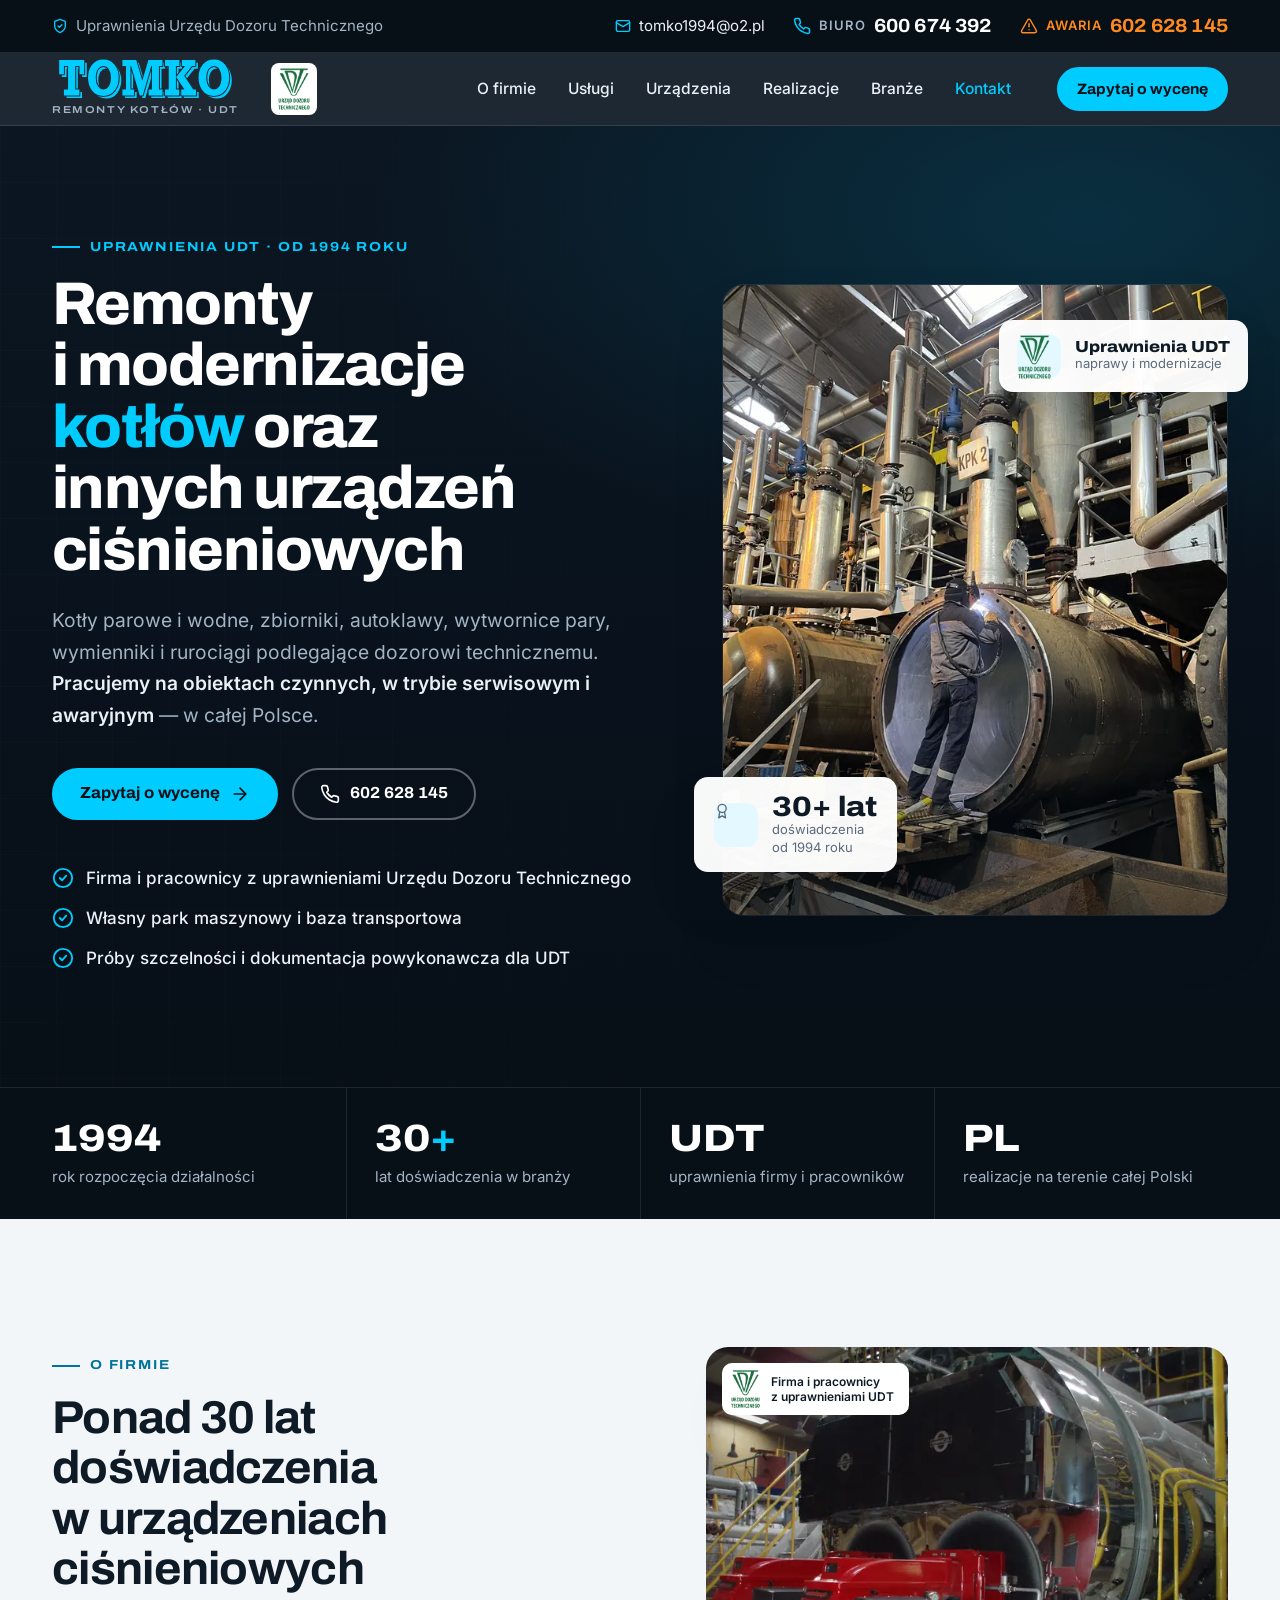
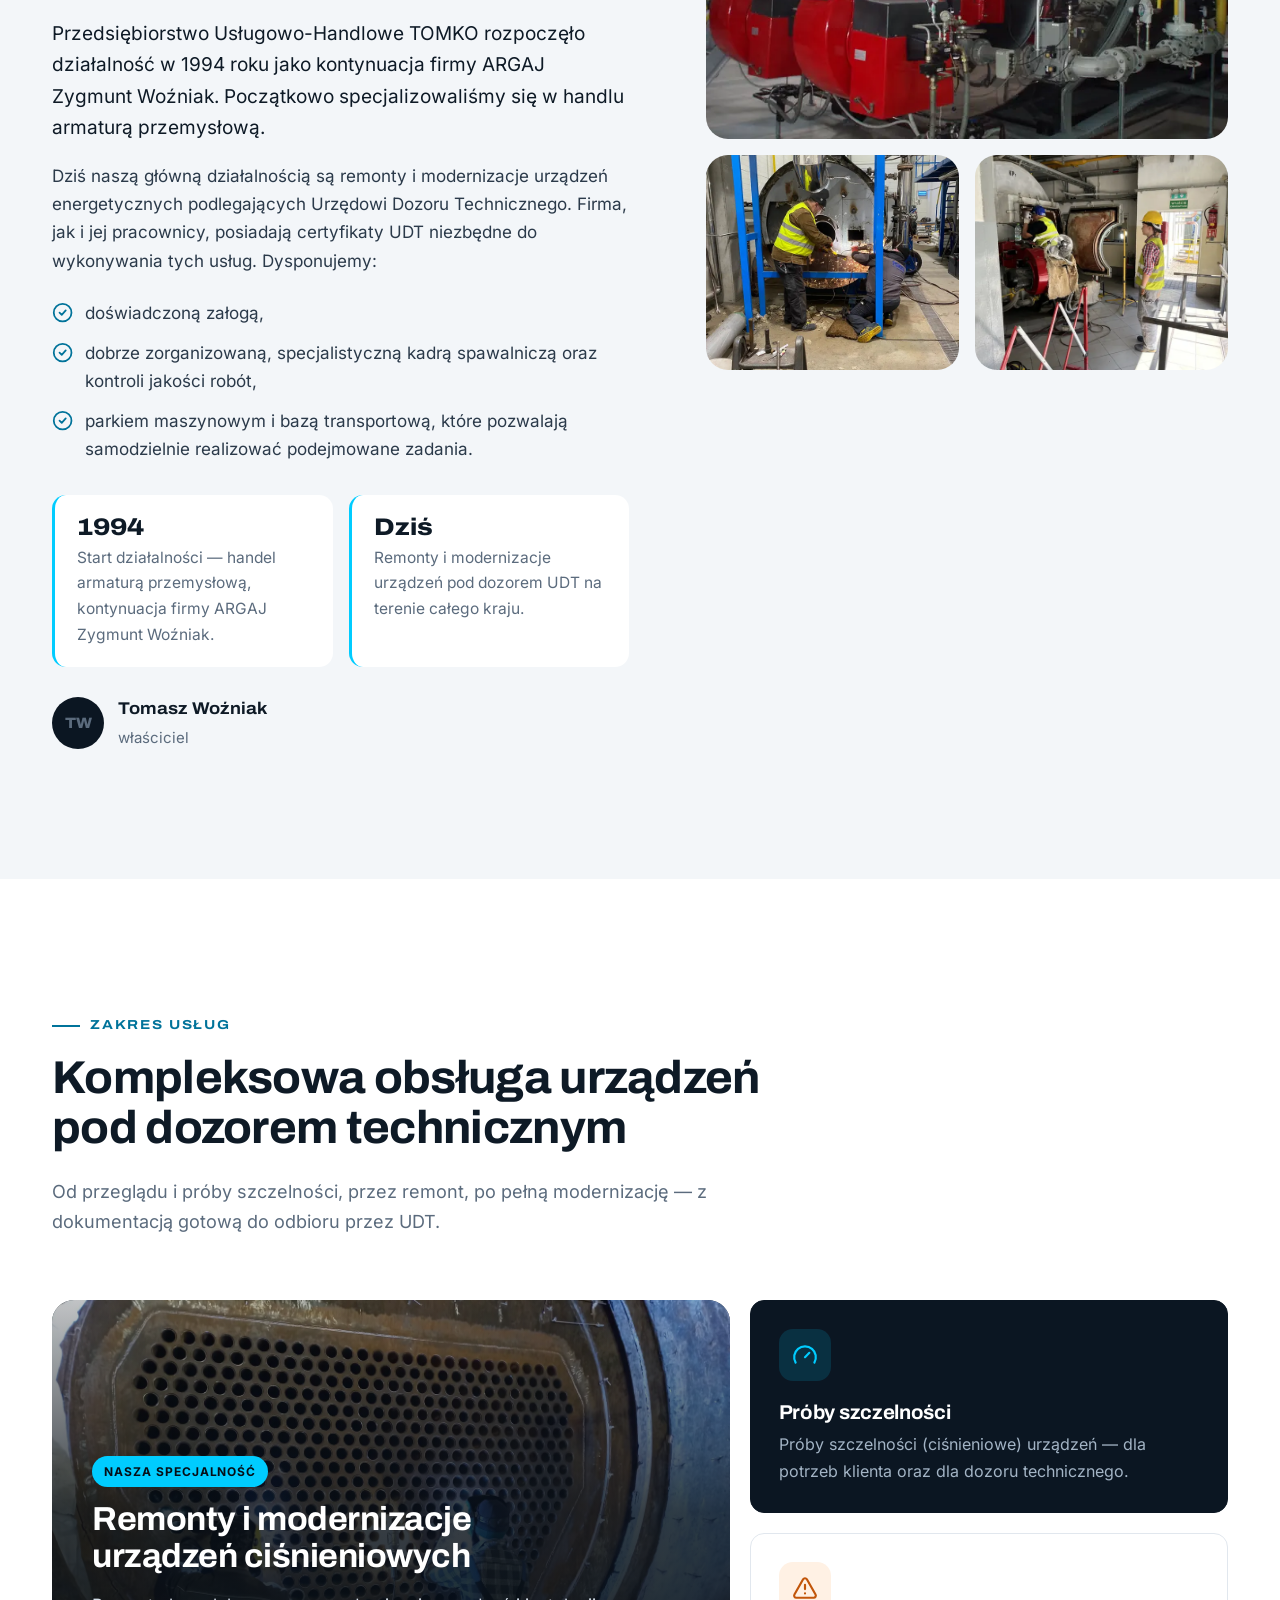
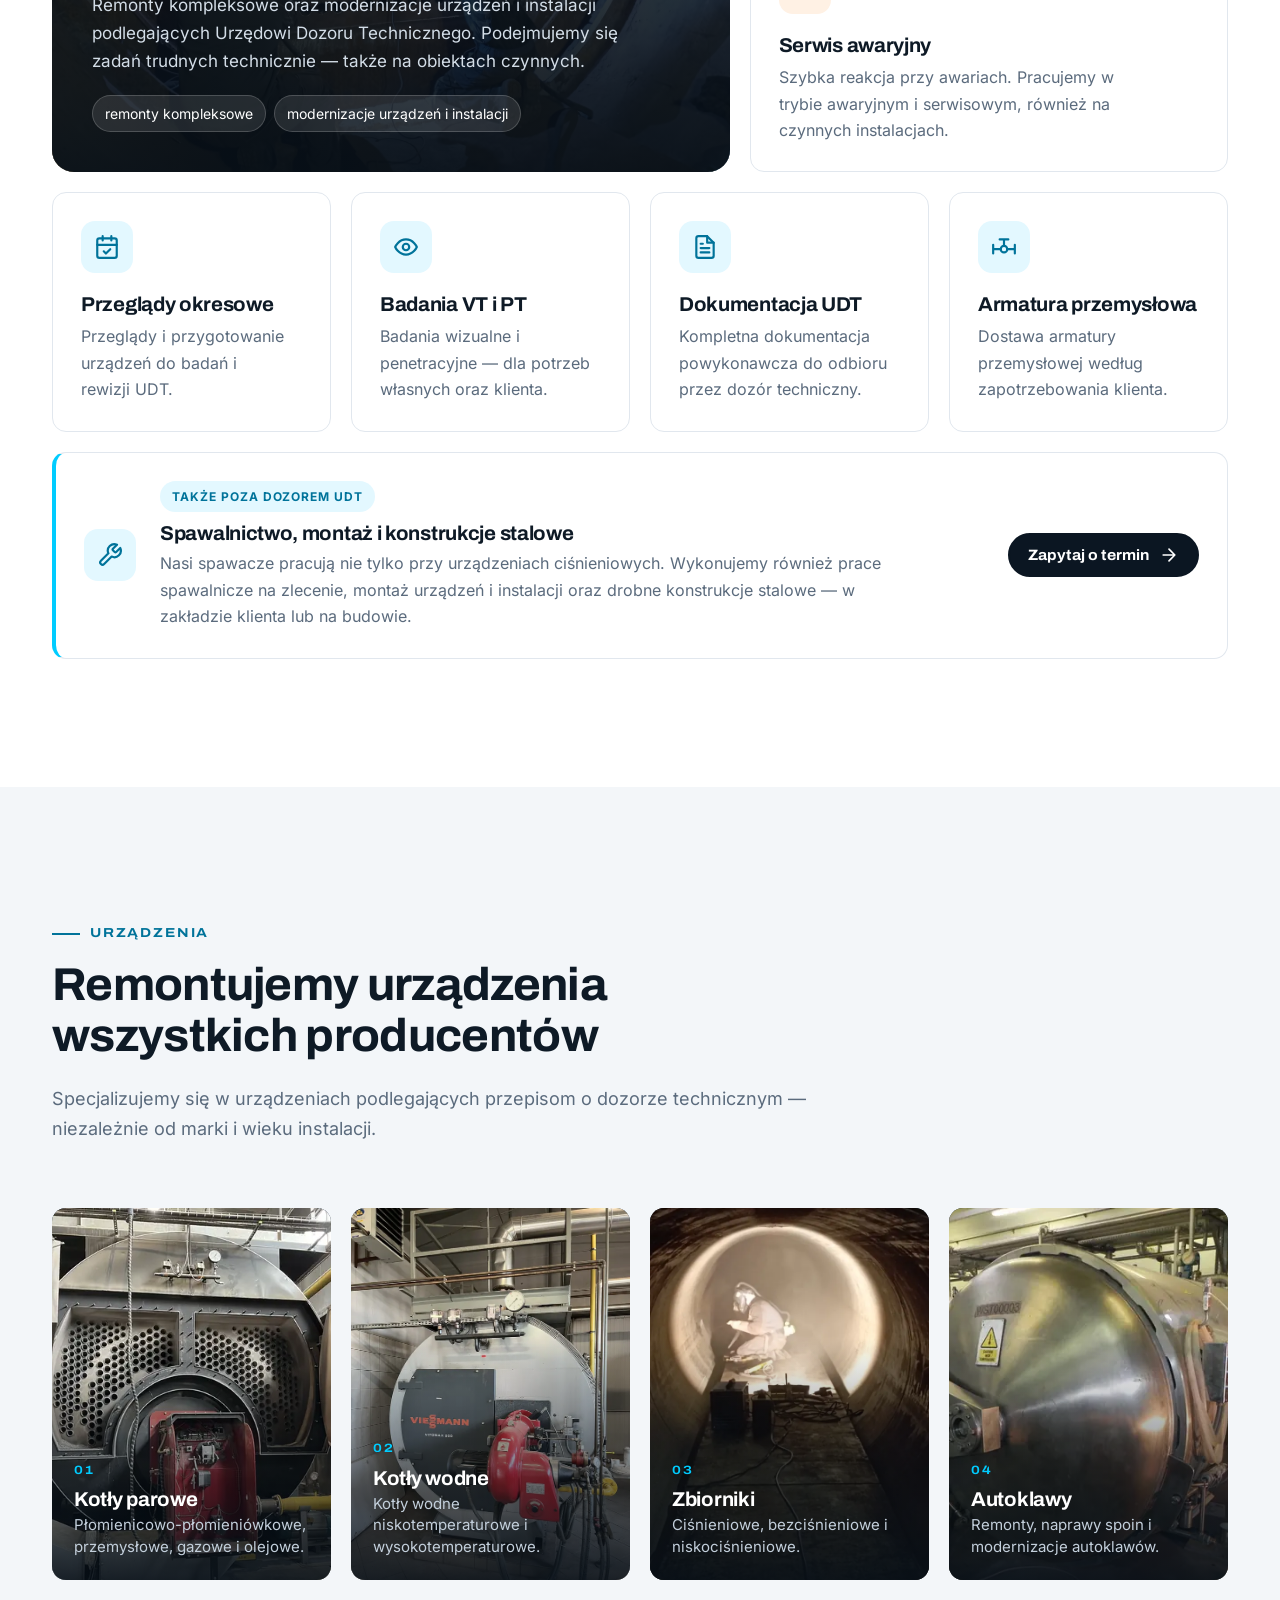
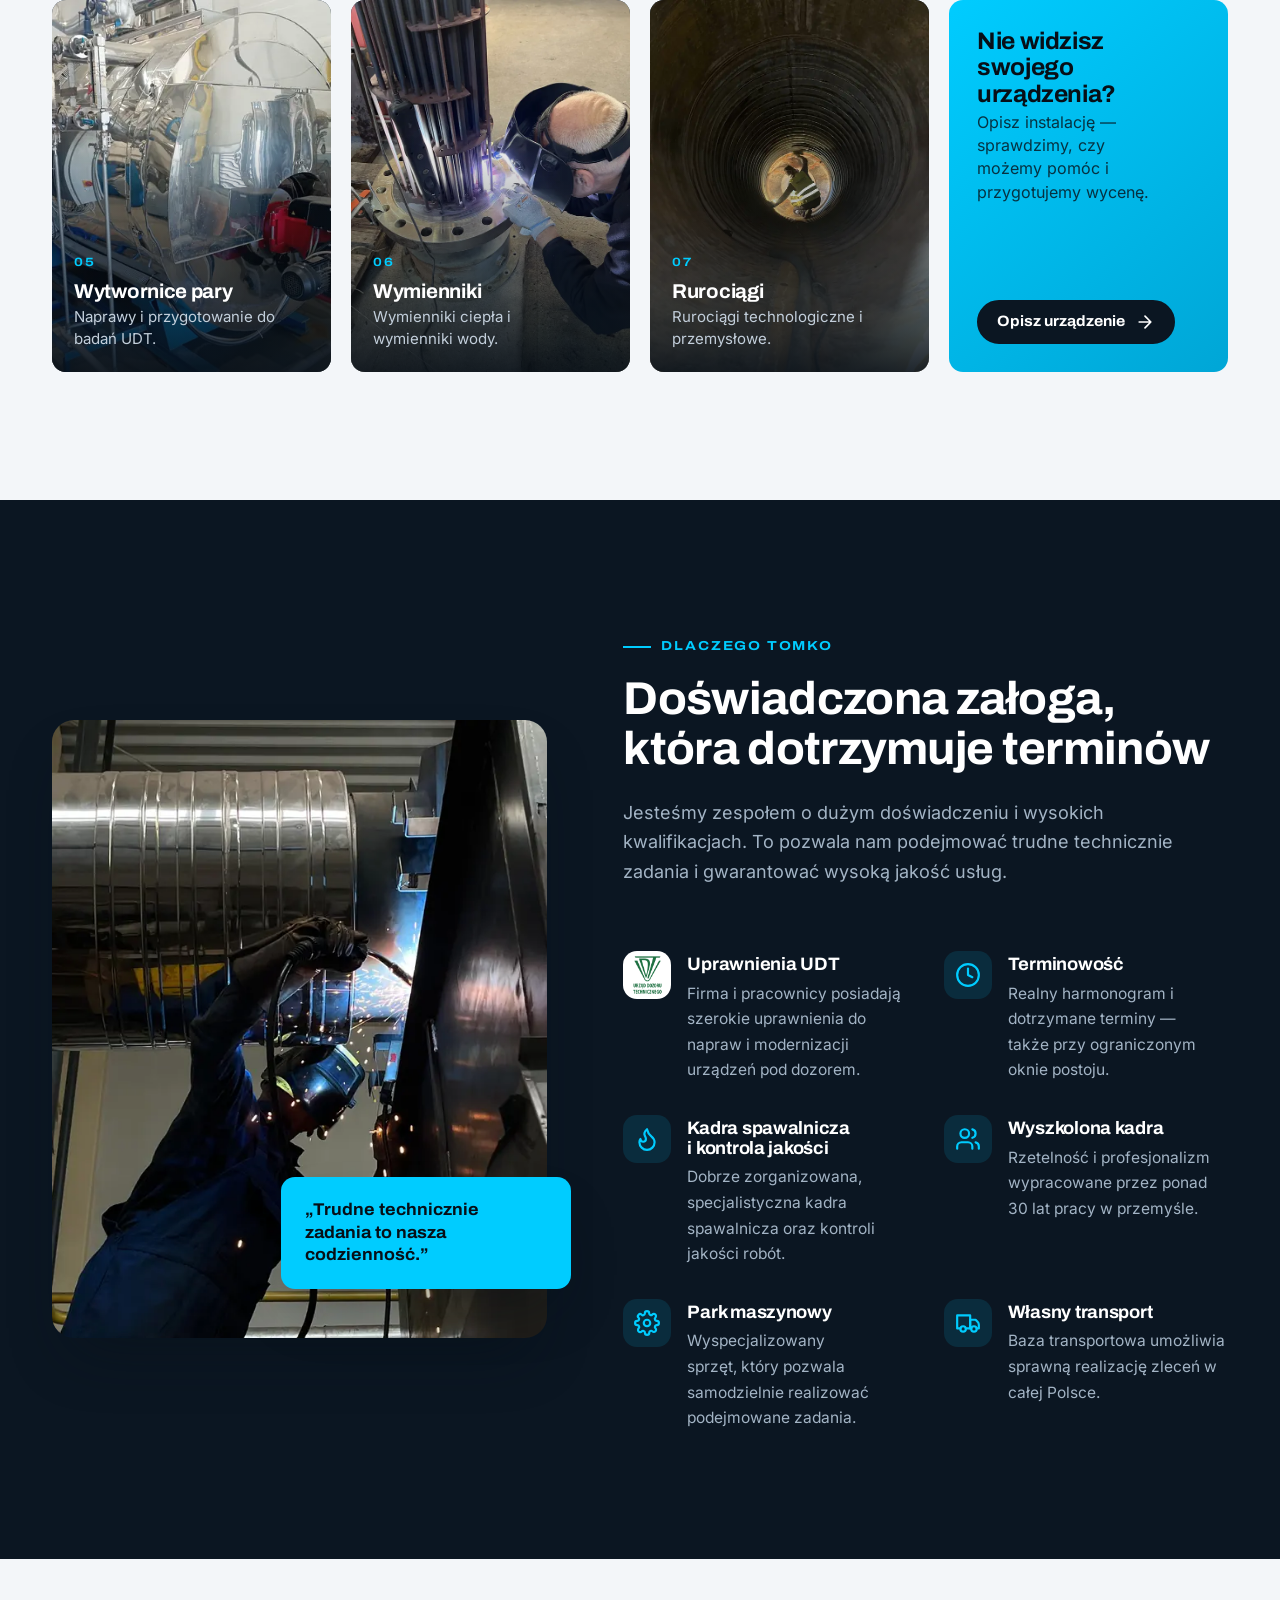
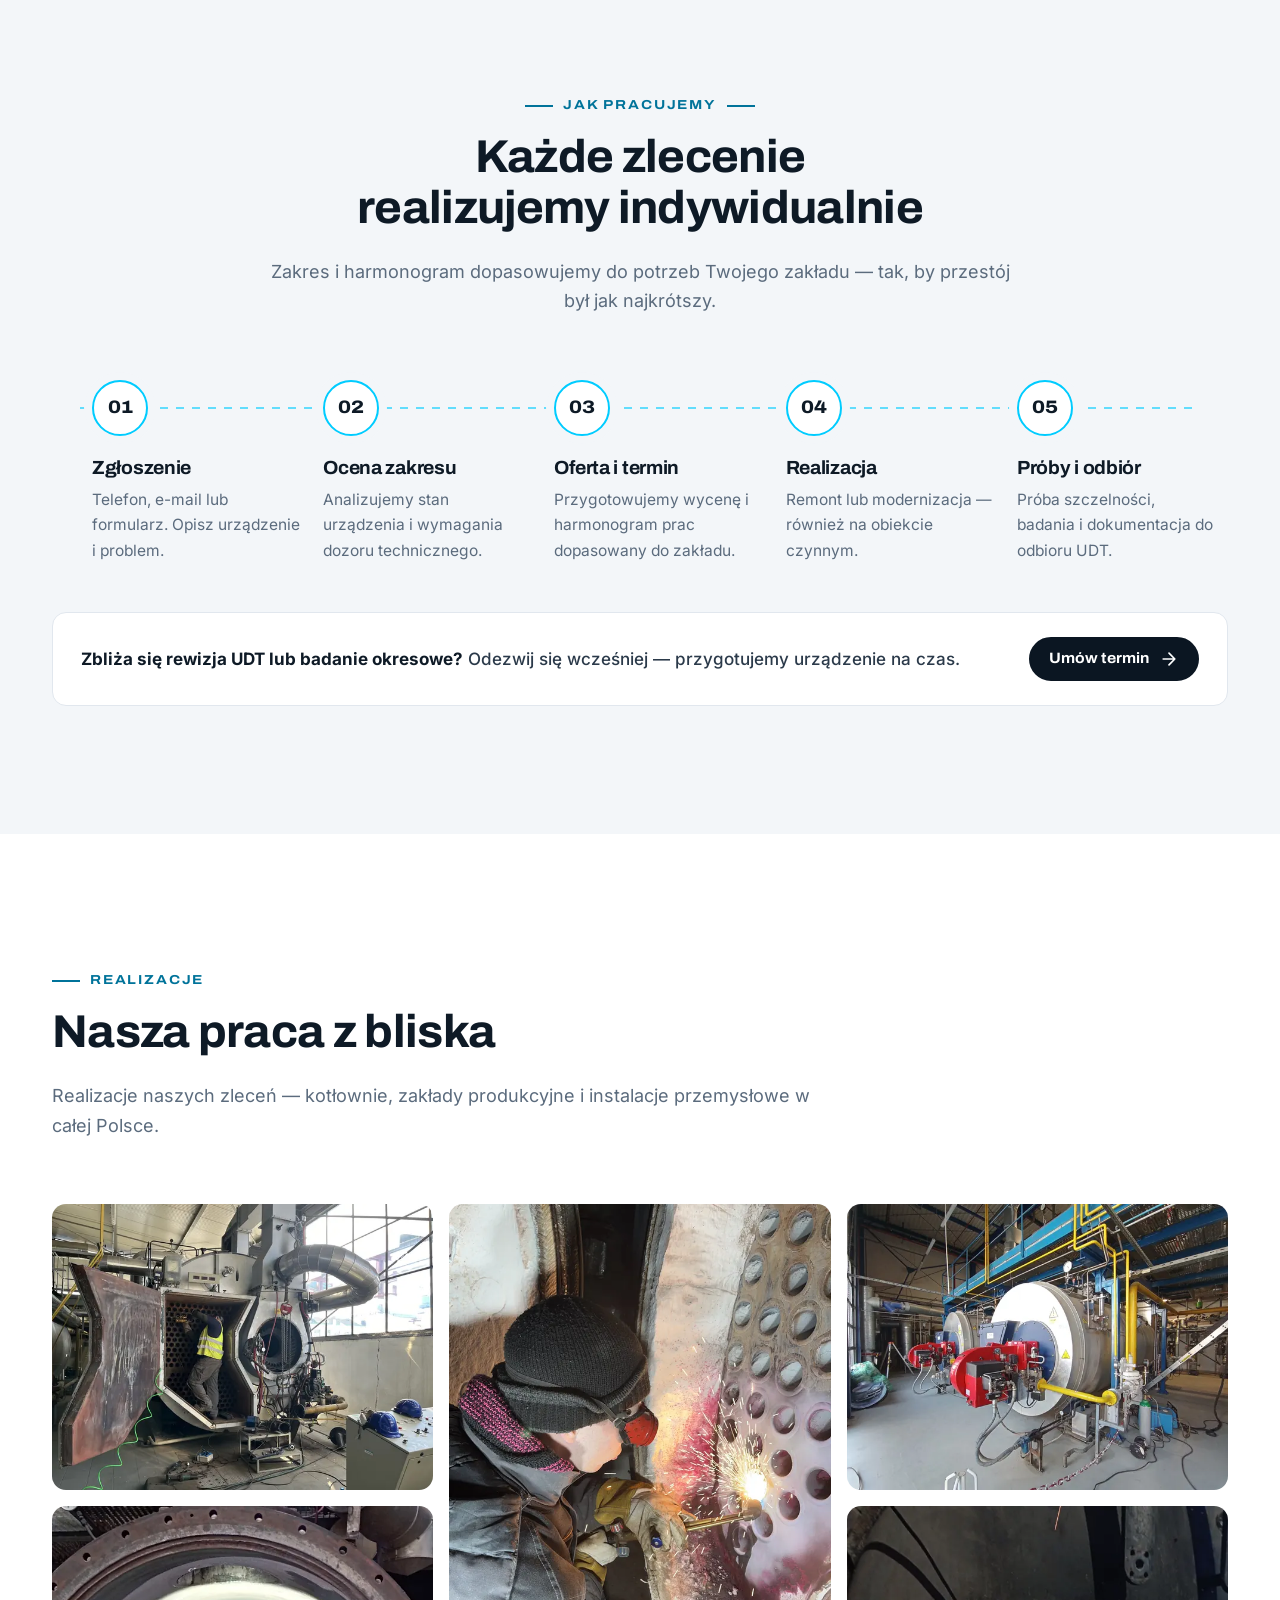
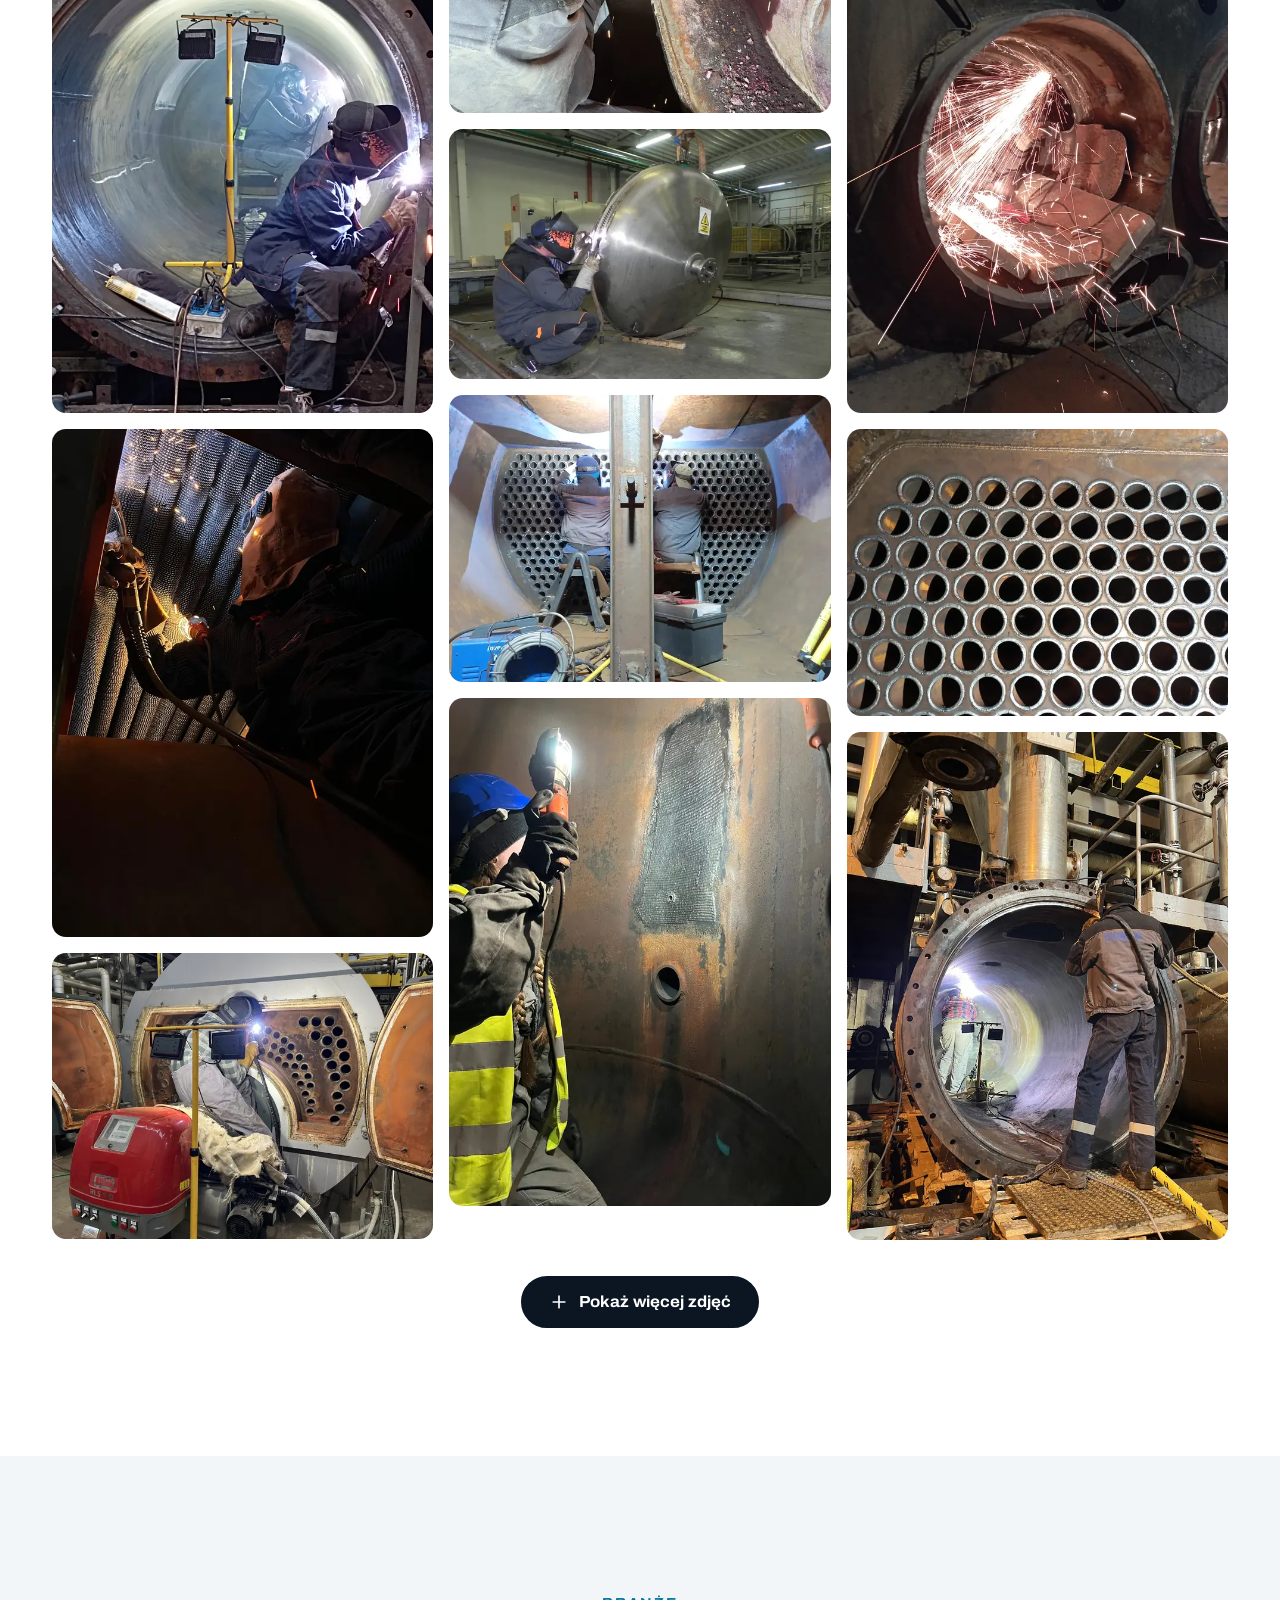
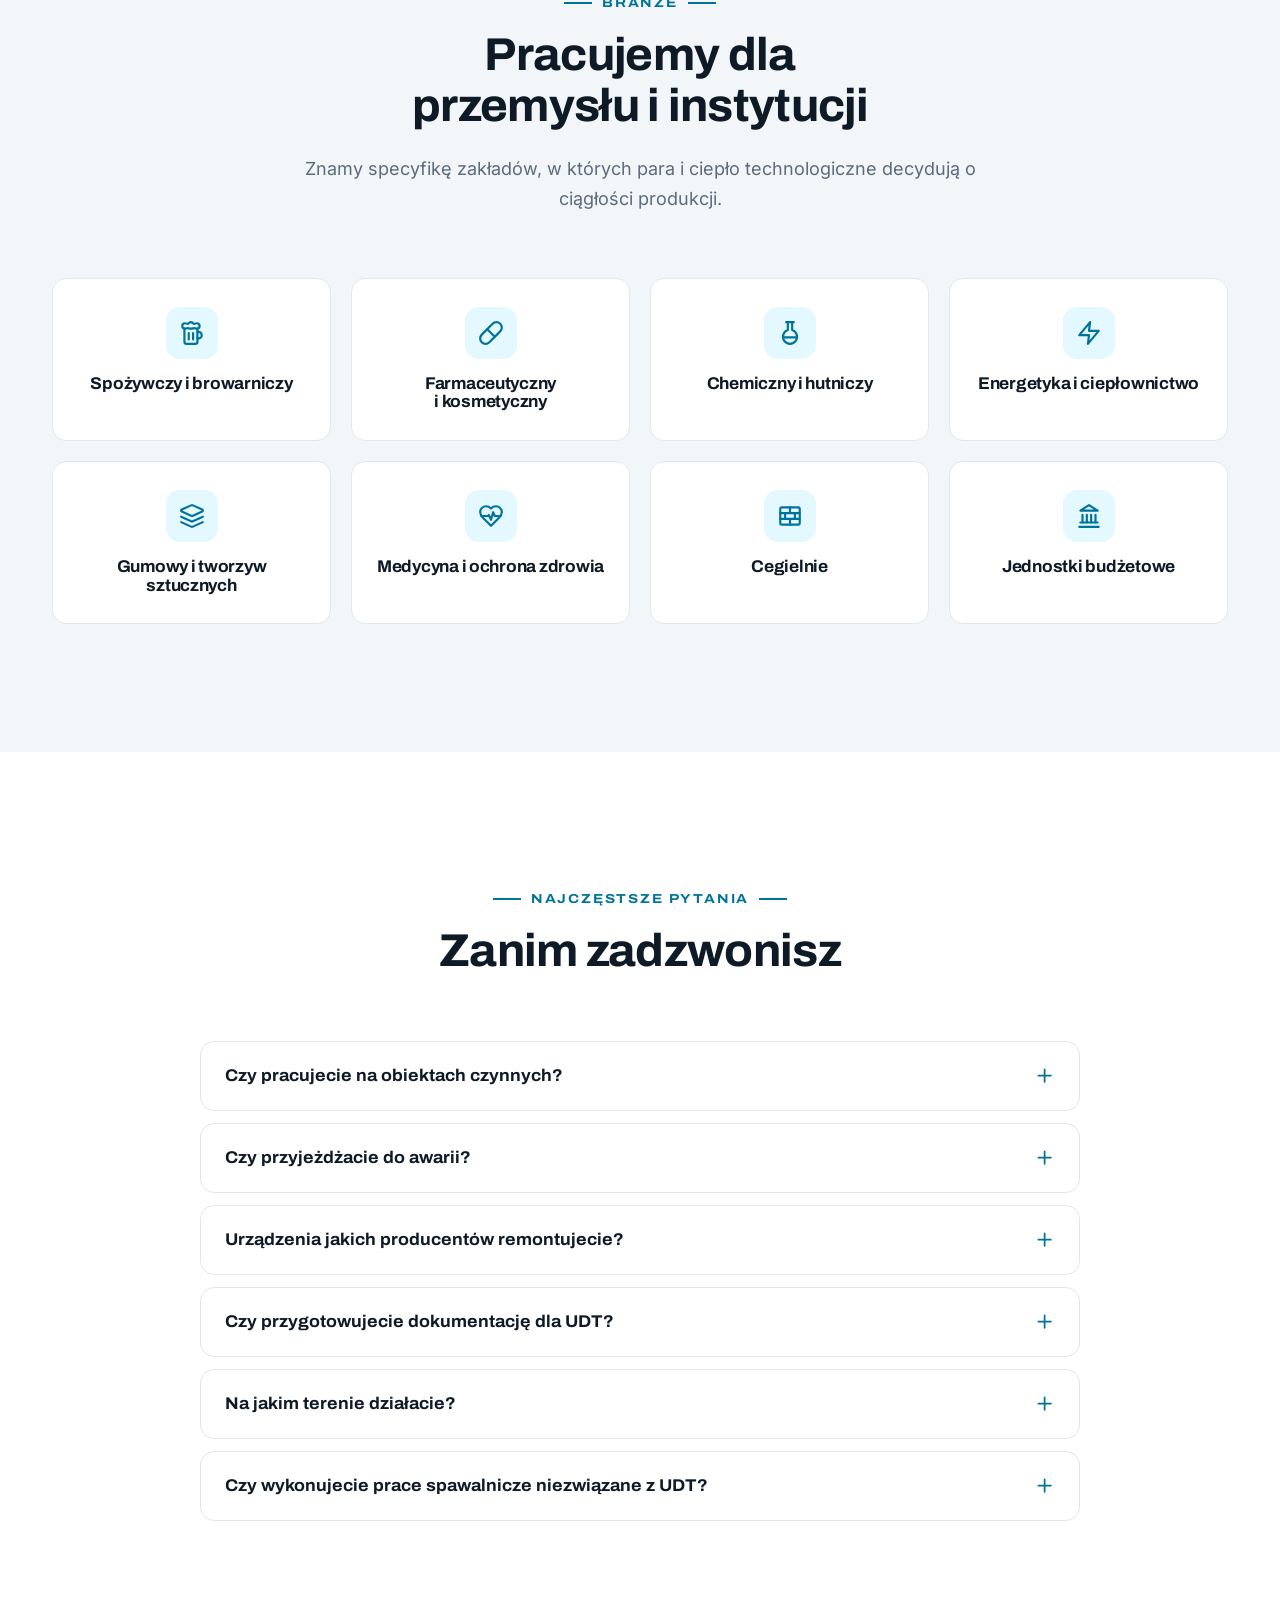
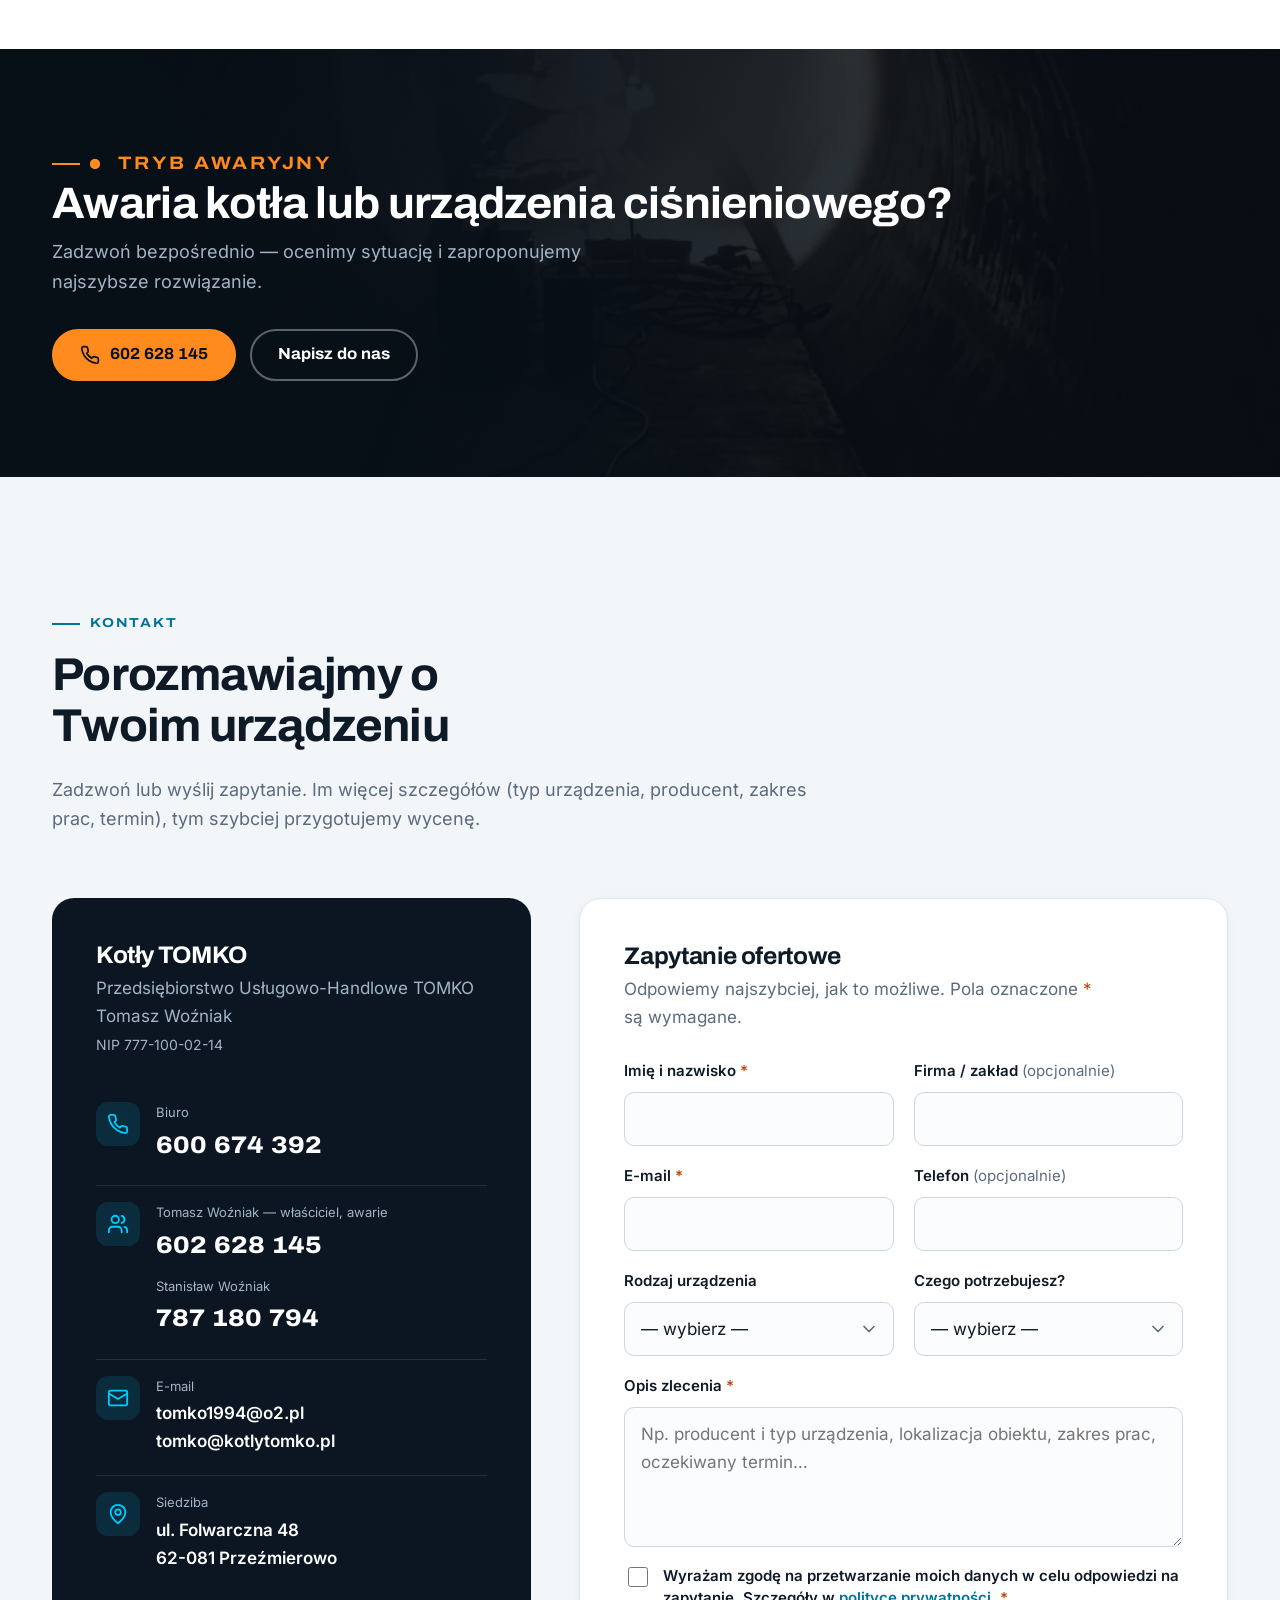
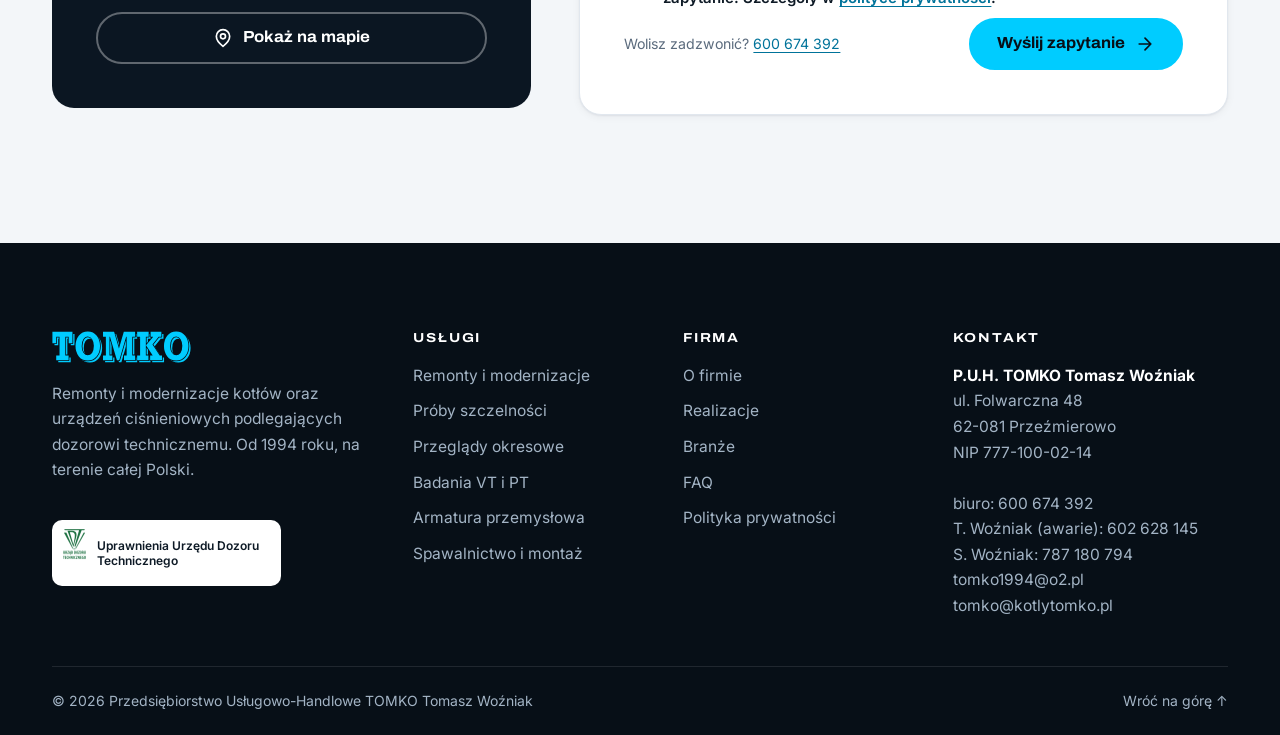
==== commit f59e9e0c: "Materiały od klientki: znak UDT, nowe zdjęcia w O firmie i galerii, poprawki tekstów z notatek na zr" ====
--- a/index.html
+++ b/index.html
@@ -129,6 +129,9 @@
         <img src="assets/img/logo-tomko.svg" alt="TOMKO" width="333" height="77">
         <span class="logo__sub">Remonty kotłów · UDT</span>
       </a>
+      <div class="udt-plate udt-plate--header" title="Firma z uprawnieniami Urzędu Dozoru Technicznego">
+        <img src="assets/img/udt-znak.png" width="400" height="520" alt="Znak Urzędu Dozoru Technicznego">
+      </div>
       <nav class="nav" id="nav" aria-label="Główna nawigacja">
         <ul class="nav__list">
           <li><a href="#o-firmie">O firmie</a></li>
@@ -160,7 +163,7 @@
       <div class="container hero__grid">
         <div class="hero__content">
           <p class="eyebrow">Uprawnienia UDT · od 1994 roku</p>
-          <h1>Remonty i&nbsp;modernizacje <em>kotłów</em> oraz urządzeń ciśnieniowych</h1>
+          <h1>Remonty i&nbsp;modernizacje <em>kotłów</em> oraz innych urządzeń ciśnieniowych</h1>
           <p class="hero__lead">Kotły parowe i wodne, zbiorniki, autoklawy, wytwornice pary, wymienniki i rurociągi podlegające dozorowi technicznemu. <strong>Pracujemy na obiektach czynnych, w trybie serwisowym i awaryjnym</strong> — w całej Polsce.</p>
           <div class="hero__actions">
             <a class="btn" href="#kontakt">Zapytaj o wycenę<svg class="icon"><use href="#i-arrow"/></svg></a>
@@ -181,7 +184,7 @@
                  alt="Spawacz TOMKO podczas prac wewnątrz dużego zbiornika ciśnieniowego w zakładzie przemysłowym">
           </div>
           <div class="hero__badge hero__badge--udt">
-            <span class="hero__badge-icon"><svg class="icon"><use href="#i-shield"/></svg></span>
+            <span class="hero__badge-icon hero__badge-icon--udt"><img src="assets/img/udt-znak.png" width="400" height="520" alt=""></span>
             <div><strong>Uprawnienia UDT</strong><span>naprawy i modernizacje</span></div>
           </div>
           <div class="hero__badge hero__badge--year">
@@ -209,10 +212,10 @@
           <p class="eyebrow">O firmie</p>
           <h2>Ponad 30 lat doświadczenia w&nbsp;urządzeniach ciśnieniowych</h2>
           <p class="lead">Przedsiębiorstwo Usługowo-Handlowe TOMKO rozpoczęło działalność w 1994 roku jako kontynuacja firmy ARGAJ Zygmunt Woźniak. Początkowo specjalizowaliśmy się w handlu armaturą przemysłową.</p>
-          <p>Dziś naszą główną działalnością są remonty i modernizacje urządzeń ciśnieniowych podlegających Urzędowi Dozoru Technicznego. Firma, jak i jej pracownicy, posiadają certyfikaty UDT niezbędne do wykonywania tych usług. Dysponujemy:</p>
+          <p>Dziś naszą główną działalnością są remonty i modernizacje urządzeń energetycznych podlegających Urzędowi Dozoru Technicznego. Firma, jak i jej pracownicy, posiadają certyfikaty UDT niezbędne do wykonywania tych usług. Dysponujemy:</p>
           <ul class="about__list">
             <li><svg class="icon"><use href="#i-check"/></svg>doświadczoną załogą,</li>
-            <li><svg class="icon"><use href="#i-check"/></svg>dobrze zorganizowanymi, specjalistycznymi służbami spawalniczymi i kontroli jakości robót,</li>
+            <li><svg class="icon"><use href="#i-check"/></svg>dobrze zorganizowaną, specjalistyczną kadrą spawalniczą oraz kontroli jakości robót,</li>
             <li><svg class="icon"><use href="#i-check"/></svg>parkiem maszynowym i bazą transportową, które pozwalają samodzielnie realizować podejmowane zadania.</li>
           </ul>
           <div class="timeline">
@@ -225,9 +228,10 @@
           </div>
         </div>
         <div class="about__media reveal">
-          <img src="assets/img/zespol-tomko-640.webp" srcset="assets/img/zespol-tomko-640.webp 640w, assets/img/zespol-tomko-1100.webp 1100w" sizes="(max-width: 1024px) 50vw, 300px" width="640" height="853" loading="lazy" decoding="async" alt="Pracownicy TOMKO omawiają prace przy otwartym kotle">
-          <img src="assets/img/ekipa-kotlownia-640.webp" srcset="assets/img/ekipa-kotlownia-640.webp 640w, assets/img/ekipa-kotlownia-1100.webp 1100w" sizes="(max-width: 1024px) 50vw, 300px" width="640" height="480" loading="lazy" decoding="async" alt="Ekipa TOMKO w kamizelkach odblaskowych podczas remontu kotła">
-          <img src="assets/img/g-ekipa-przy-kotle-640.webp" sizes="(max-width: 1024px) 50vw, 300px" width="640" height="853" loading="lazy" decoding="async" alt="Pracownicy TOMKO przy kotle w trakcie remontu">
+          <img class="about__main" src="assets/img/o-firmie-kotlownia-1100.webp" srcset="assets/img/o-firmie-kotlownia-640.webp 640w, assets/img/o-firmie-kotlownia-1100.webp 1100w, assets/img/o-firmie-kotlownia-1600.webp 1600w" sizes="(max-width: 1024px) 92vw, 560px" width="1100" height="825" loading="lazy" decoding="async" alt="Kotły parowe z palnikami w kotłowni przemysłowej">
+          <img src="assets/img/o-firmie-montaz-640.webp" srcset="assets/img/o-firmie-montaz-640.webp 640w, assets/img/o-firmie-montaz-1100.webp 1100w" sizes="(max-width: 1024px) 46vw, 280px" width="640" height="853" loading="lazy" decoding="async" alt="Pracownicy TOMKO podczas prac przy kotle w hali zakładu">
+          <img src="assets/img/o-firmie-ekipa-640.webp" srcset="assets/img/o-firmie-ekipa-640.webp 640w, assets/img/o-firmie-ekipa-1100.webp 1100w" sizes="(max-width: 1024px) 46vw, 280px" width="640" height="480" loading="lazy" decoding="async" alt="Ekipa TOMKO w kamizelkach odblaskowych podczas remontu kotła">
+          <div class="udt-plate udt-plate--about"><img src="assets/img/udt-znak.png" width="400" height="520" alt="Znak Urzędu Dozoru Technicznego"><span>Firma i&nbsp;pracownicy z&nbsp;uprawnieniami UDT</span></div>
         </div>
       </div>
     </section>
@@ -238,7 +242,7 @@
         <div class="section-head reveal">
           <p class="eyebrow">Zakres usług</p>
           <h2>Kompleksowa obsługa urządzeń pod dozorem technicznym</h2>
-          <p>Od przeglądu i próby szczelności, przez remont doraźny, po pełną modernizację — z dokumentacją gotową do odbioru przez UDT.</p>
+          <p>Od przeglądu i próby szczelności, przez remont, po pełną modernizację — z dokumentacją gotową do odbioru przez UDT.</p>
         </div>
 
         <div class="services">
@@ -250,10 +254,9 @@
             <div class="service-feature__body">
               <span class="tag">Nasza specjalność</span>
               <h3>Remonty i modernizacje urządzeń ciśnieniowych</h3>
-              <p>Remonty kompleksowe i doraźne oraz modernizacje urządzeń i instalacji podlegających Urzędowi Dozoru Technicznego. Podejmujemy się zadań trudnych technicznie — także na obiektach czynnych.</p>
+              <p>Remonty kompleksowe oraz modernizacje urządzeń i instalacji podlegających Urzędowi Dozoru Technicznego. Podejmujemy się zadań trudnych technicznie — także na obiektach czynnych.</p>
               <ul>
                 <li>remonty kompleksowe</li>
-                <li>remonty doraźne</li>
                 <li>modernizacje urządzeń i instalacji</li>
               </ul>
             </div>
@@ -372,7 +375,7 @@
           </div>
           <ul class="why__list">
             <li class="why__item reveal">
-              <span class="card__icon"><svg class="icon"><use href="#i-shield"/></svg></span>
+              <span class="card__icon card__icon--udt"><img src="assets/img/udt-znak.png" width="400" height="520" alt=""></span>
               <div><h3>Uprawnienia UDT</h3><p>Firma i pracownicy posiadają szerokie uprawnienia do napraw i modernizacji urządzeń pod dozorem.</p></div>
             </li>
             <li class="why__item reveal">
@@ -381,7 +384,7 @@
             </li>
             <li class="why__item reveal">
               <span class="card__icon"><svg class="icon"><use href="#i-flame"/></svg></span>
-              <div><h3>Spawanie pod kontrolą jakości</h3><p>Wykwalifikowani spawacze z uprawnieniami i własna kontrola jakości — każde połączenie spawane sprawdzamy przed odbiorem.</p></div>
+              <div><h3>Kadra spawalnicza i kontrola jakości</h3><p>Dobrze zorganizowana, specjalistyczna kadra spawalnicza oraz kontroli jakości robót.</p></div>
             </li>
             <li class="why__item reveal">
               <span class="card__icon"><svg class="icon"><use href="#i-users"/></svg></span>
@@ -437,6 +440,9 @@
           <a class="gallery__item" href="assets/img/g-spawanie-wewnatrz-zbiornika-1400.webp" data-caption="Spawanie wewnątrz zbiornika ciśnieniowego">
             <figure style="margin:0"><img src="assets/img/g-spawanie-wewnatrz-zbiornika-640.webp" width="640" height="850" loading="lazy" decoding="async" alt="Spawanie wewnątrz zbiornika ciśnieniowego"><figcaption>Spawanie wewnątrz zbiornika ciśnieniowego</figcaption></figure>
           </a>
+          <a class="gallery__item" href="assets/img/g-spawanie-sciany-sitowej-1400.webp" data-caption="Spawanie przy ścianie sitowej wewnątrz kotła">
+            <figure style="margin:0"><img src="assets/img/g-spawanie-sciany-sitowej-640.webp" width="640" height="853" loading="lazy" decoding="async" alt="Spawacz TOMKO w masce podczas spawania przy ścianie sitowej wewnątrz kotła"><figcaption>Spawanie przy ścianie sitowej wewnątrz kotła</figcaption></figure>
+          </a>
           <a class="gallery__item" href="assets/img/g-remont-kotla-parowego-1400.webp" data-caption="Remont kotła parowego — prace przy otwartej komorze">
             <figure style="margin:0"><img src="assets/img/g-remont-kotla-parowego-640.webp" width="640" height="480" loading="lazy" decoding="async" alt="Remont kotła parowego — prace przy otwartej komorze"><figcaption>Remont kotła parowego — prace przy otwartej komorze</figcaption></figure>
           </a>
@@ -464,11 +470,11 @@
           <a class="gallery__item" href="assets/img/g-zbiornik-wnetrze-1400.webp" data-caption="Remont zbiornika w zakładzie przemysłowym">
             <figure style="margin:0"><img src="assets/img/g-zbiornik-wnetrze-640.webp" width="640" height="853" loading="lazy" decoding="async" alt="Remont zbiornika w zakładzie przemysłowym"><figcaption>Remont zbiornika w zakładzie przemysłowym</figcaption></figure>
           </a>
-          <a class="gallery__item" href="assets/img/g-ciecie-wlazu-1400.webp" data-caption="Cięcie i przygotowanie otworu w płaszczu urządzenia">
+          <a class="gallery__item" href="assets/img/g-ciecie-wlazu-1400.webp" data-caption="Cięcie i przygotowanie otworu w płaszczu urządzenia" hidden>
             <figure style="margin:0"><img src="assets/img/g-ciecie-wlazu-640.webp" width="640" height="853" loading="lazy" decoding="async" alt="Cięcie i przygotowanie otworu w płaszczu urządzenia"><figcaption>Cięcie i przygotowanie otworu w płaszczu urządzenia</figcaption></figure>
           </a>
-          <a class="gallery__item" href="assets/img/g-naprawa-wlazu-1400.webp" data-caption="Spawanie przy wlazie zbiornika" hidden>
-            <figure style="margin:0"><img src="assets/img/g-naprawa-wlazu-640.webp" width="640" height="482" loading="lazy" decoding="async" alt="Spawanie przy wlazie zbiornika"><figcaption>Spawanie przy wlazie zbiornika</figcaption></figure>
+          <a class="gallery__item" href="assets/img/g-naprawa-wlazu-1400.webp" data-caption="Spawanie łaty w płaszcz urządzenia" hidden>
+            <figure style="margin:0"><img src="assets/img/g-naprawa-wlazu-640.webp" width="640" height="482" loading="lazy" decoding="async" alt="Spawanie łaty w płaszcz urządzenia"><figcaption>Spawanie łaty w płaszcz urządzenia</figcaption></figure>
           </a>
           <a class="gallery__item" href="assets/img/g-spawanie-pod-kotlem-1400.webp" data-caption="Prace spawalnicze przy kotle na czynnym obiekcie" hidden>
             <figure style="margin:0"><img src="assets/img/g-spawanie-pod-kotlem-640.webp" width="640" height="853" loading="lazy" decoding="async" alt="Prace spawalnicze przy kotle na czynnym obiekcie"><figcaption>Prace spawalnicze przy kotle na czynnym obiekcie</figcaption></figure>
@@ -479,8 +485,8 @@
           <a class="gallery__item" href="assets/img/g-spawanie-nocne-1400.webp" data-caption="Prace spawalnicze wewnątrz dużego zbiornika" hidden>
             <figure style="margin:0"><img src="assets/img/g-spawanie-nocne-640.webp" width="640" height="850" loading="lazy" decoding="async" alt="Prace spawalnicze wewnątrz dużego zbiornika"><figcaption>Prace spawalnicze wewnątrz dużego zbiornika</figcaption></figure>
           </a>
-          <a class="gallery__item" href="assets/img/g-dno-sitowe-1400.webp" data-caption="Dno sitowe kotła przed remontem" hidden>
-            <figure style="margin:0"><img src="assets/img/g-dno-sitowe-640.webp" width="640" height="853" loading="lazy" decoding="async" alt="Dno sitowe kotła przed remontem"><figcaption>Dno sitowe kotła przed remontem</figcaption></figure>
+          <a class="gallery__item" href="assets/img/g-dno-sitowe-1400.webp" data-caption="Dno sitowe kotła po remoncie" hidden>
+            <figure style="margin:0"><img src="assets/img/g-dno-sitowe-640.webp" width="640" height="853" loading="lazy" decoding="async" alt="Dno sitowe kotła po remoncie"><figcaption>Dno sitowe kotła po remoncie</figcaption></figure>
           </a>
           <a class="gallery__item" href="assets/img/g-wymiennik-spawanie-1400.webp" data-caption="Spawanie wkładu wymiennika ciepła" hidden>
             <figure style="margin:0"><img src="assets/img/g-wymiennik-spawanie-640.webp" width="640" height="853" loading="lazy" decoding="async" alt="Spawanie wkładu wymiennika ciepła"><figcaption>Spawanie wkładu wymiennika ciepła</figcaption></figure>
@@ -696,6 +702,7 @@
         <div class="footer__brand">
           <img src="assets/img/logo-tomko.svg" alt="TOMKO" width="333" height="77" loading="lazy">
           <p>Remonty i modernizacje kotłów oraz urządzeń ciśnieniowych podlegających dozorowi technicznemu. Od 1994 roku, na terenie całej Polski.</p>
+          <div class="udt-plate udt-plate--footer"><img src="assets/img/udt-znak.png" width="400" height="520" alt="Znak Urzędu Dozoru Technicznego" loading="lazy"><span>Uprawnienia Urzędu Dozoru Technicznego</span></div>
         </div>
         <div>
           <h4>Usługi</h4>
--- a/assets/css/style.css
+++ b/assets/css/style.css
@@ -204,6 +204,19 @@
 .header .container { display: flex; align-items: center; gap: 32px; height: var(--header-h); }
 .logo { display: inline-flex; flex-direction: column; gap: 3px; text-decoration: none; flex: none; }
 .logo img { height: 40px; width: auto; }
+
+/* ---------- Znak UDT ---------- */
+.udt-plate { display: inline-flex; align-items: center; gap: 10px; background: #fff; border-radius: 10px; padding: 6px 8px; flex: none; }
+.udt-plate img { height: 40px; width: auto; }
+.udt-plate span { font-size: .75rem; font-weight: 600; line-height: 1.25; color: var(--ink); max-width: 130px; }
+.udt-plate--header { padding: 4px 6px; border-radius: 8px; }
+.udt-plate--header img { height: 44px; }
+.udt-plate--footer { margin-top: 22px; padding: 8px 14px 8px 10px; }
+.udt-plate--footer span { max-width: 170px; }
+.hero__badge-icon--udt { background: #fff; width: auto; height: auto; }
+.hero__badge-icon--udt img { height: 46px; width: auto; }
+.card__icon.card__icon--udt, .why__item .card__icon.card__icon--udt { background: #fff; }
+.card__icon--udt img { height: 40px; width: auto; }
 .logo__sub { font-family: var(--font-head); font-stretch: 120%; font-size: .625rem; font-weight: 600; letter-spacing: .16em; text-transform: uppercase; color: var(--on-dark-muted); }
 
 .nav { margin-left: auto; }
@@ -451,10 +464,11 @@
 .timeline__item { padding: 20px 22px; border-radius: var(--radius); background: var(--bg-soft); border-left: 3px solid var(--brand); }
 .timeline__year { font-family: var(--font-head); font-stretch: 115%; font-weight: 800; font-size: 1.5rem; color: var(--ink); line-height: 1; margin-bottom: 6px; }
 .timeline__item p { margin: 0; font-size: .9688rem; color: var(--muted); }
-.about__media { display: grid; grid-template-columns: 1fr 1fr; gap: 16px; }
-.about__media img { border-radius: var(--radius-lg); width: 100%; height: 100%; object-fit: cover; }
-.about__media img:first-child { grid-row: span 2; aspect-ratio: 3 / 4.4; }
-.about__media img:nth-child(2) { aspect-ratio: 1; }
+.about__media { position: relative; display: grid; grid-template-columns: 1fr 1fr; gap: 16px; align-self: start; }
+.about__media > img { border-radius: var(--radius-lg); width: 100%; height: 100%; object-fit: cover; aspect-ratio: 4 / 3.4; }
+.about__media > img.about__main { grid-column: 1 / -1; aspect-ratio: 4 / 3; }
+.section--soft .timeline__item { background: #fff; }
+.udt-plate--about { position: absolute; top: 16px; left: 16px; box-shadow: var(--shadow-lg); }
 .about__sign { margin-top: 28px; display: flex; align-items: center; gap: 14px; }
 .about__sign strong { display: block; color: var(--ink); font-family: var(--font-head); font-stretch: 108%; }
 .about__sign span { color: var(--muted); font-size: .9375rem; }
@@ -644,6 +658,11 @@
   .service-extra { grid-template-columns: 1fr; gap: 16px; }
   .service-extra .btn { justify-self: start; }
   .logo img { height: 28px; }
+  .udt-plate--header img { height: 36px; }
+  .header .container { gap: 14px; }
+  .nav-toggle { margin-left: auto; }
+  .udt-plate--about img { height: 32px; }
+  .udt-plate--about span { display: none; }
   .hero { padding-top: 40px; }
   .hero__actions .btn { flex: 1 1 100%; }
   .hero__badge { padding: 12px 14px; gap: 10px; }
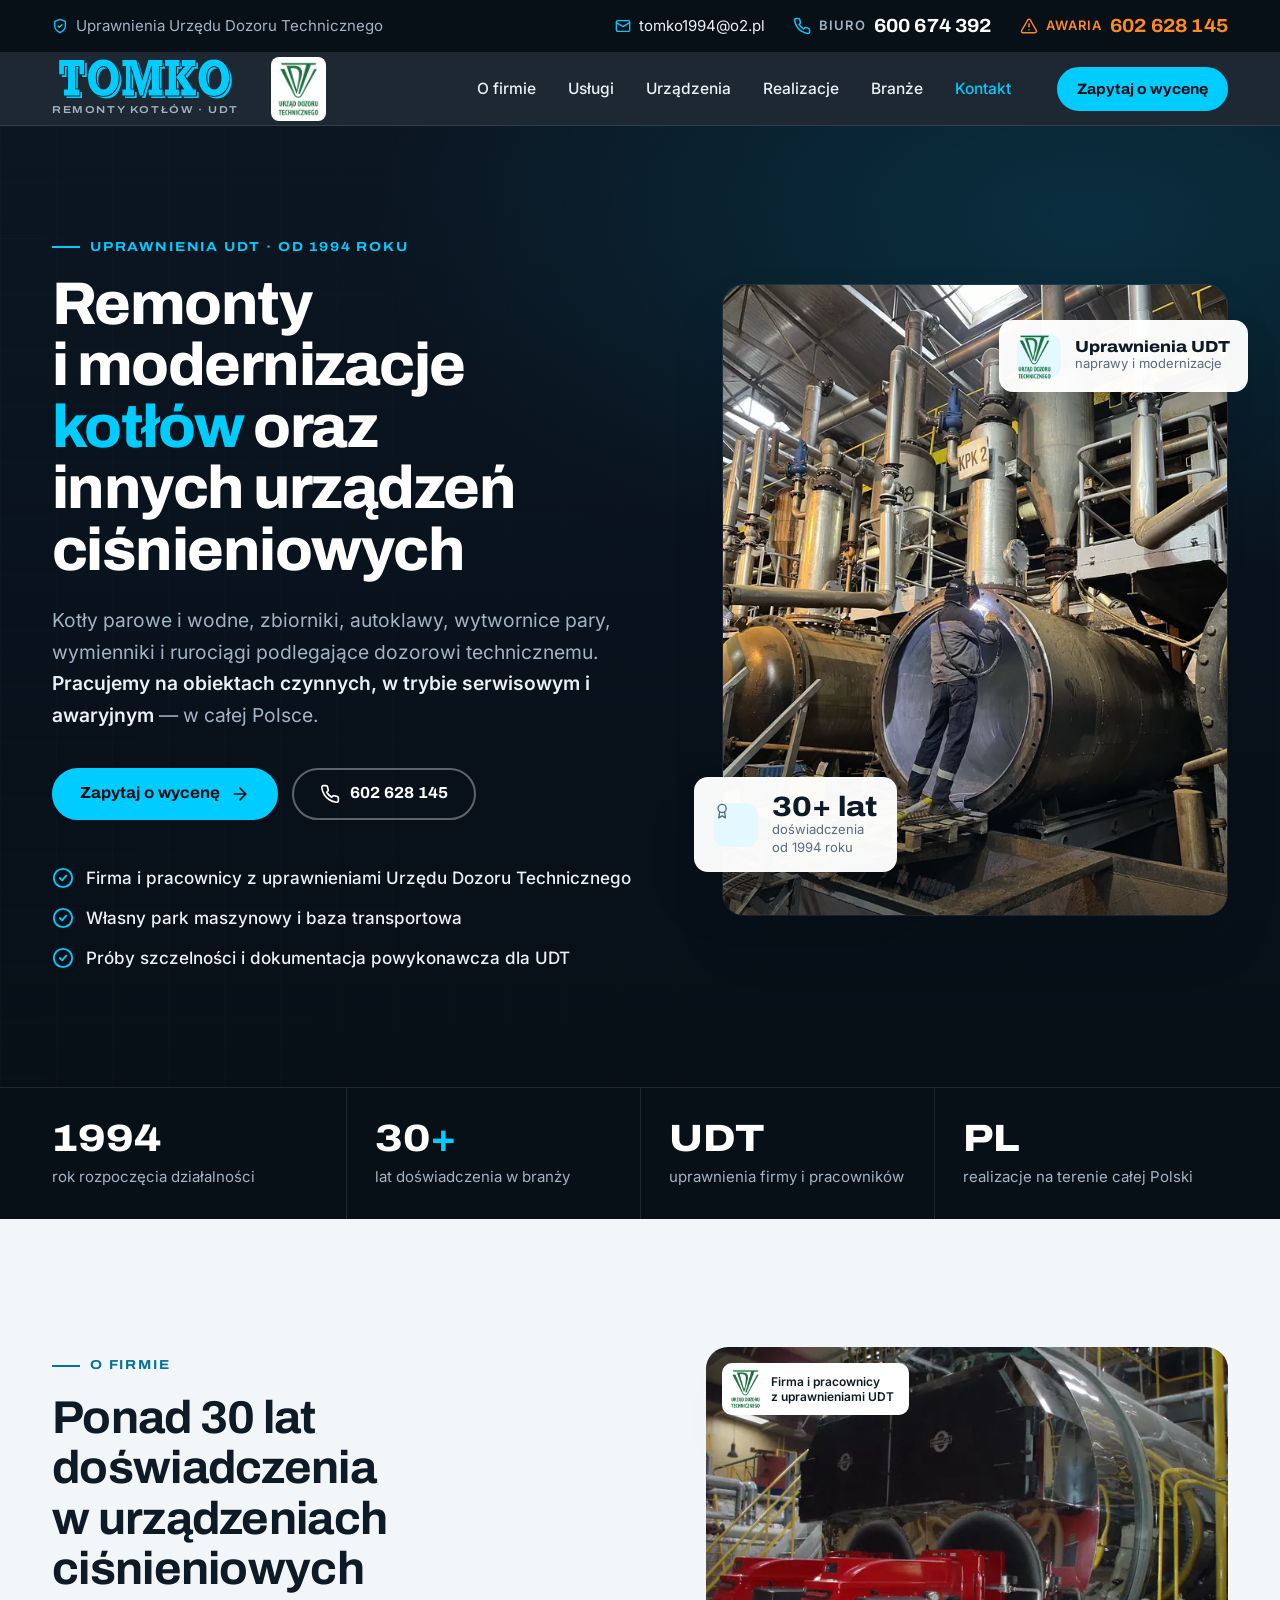
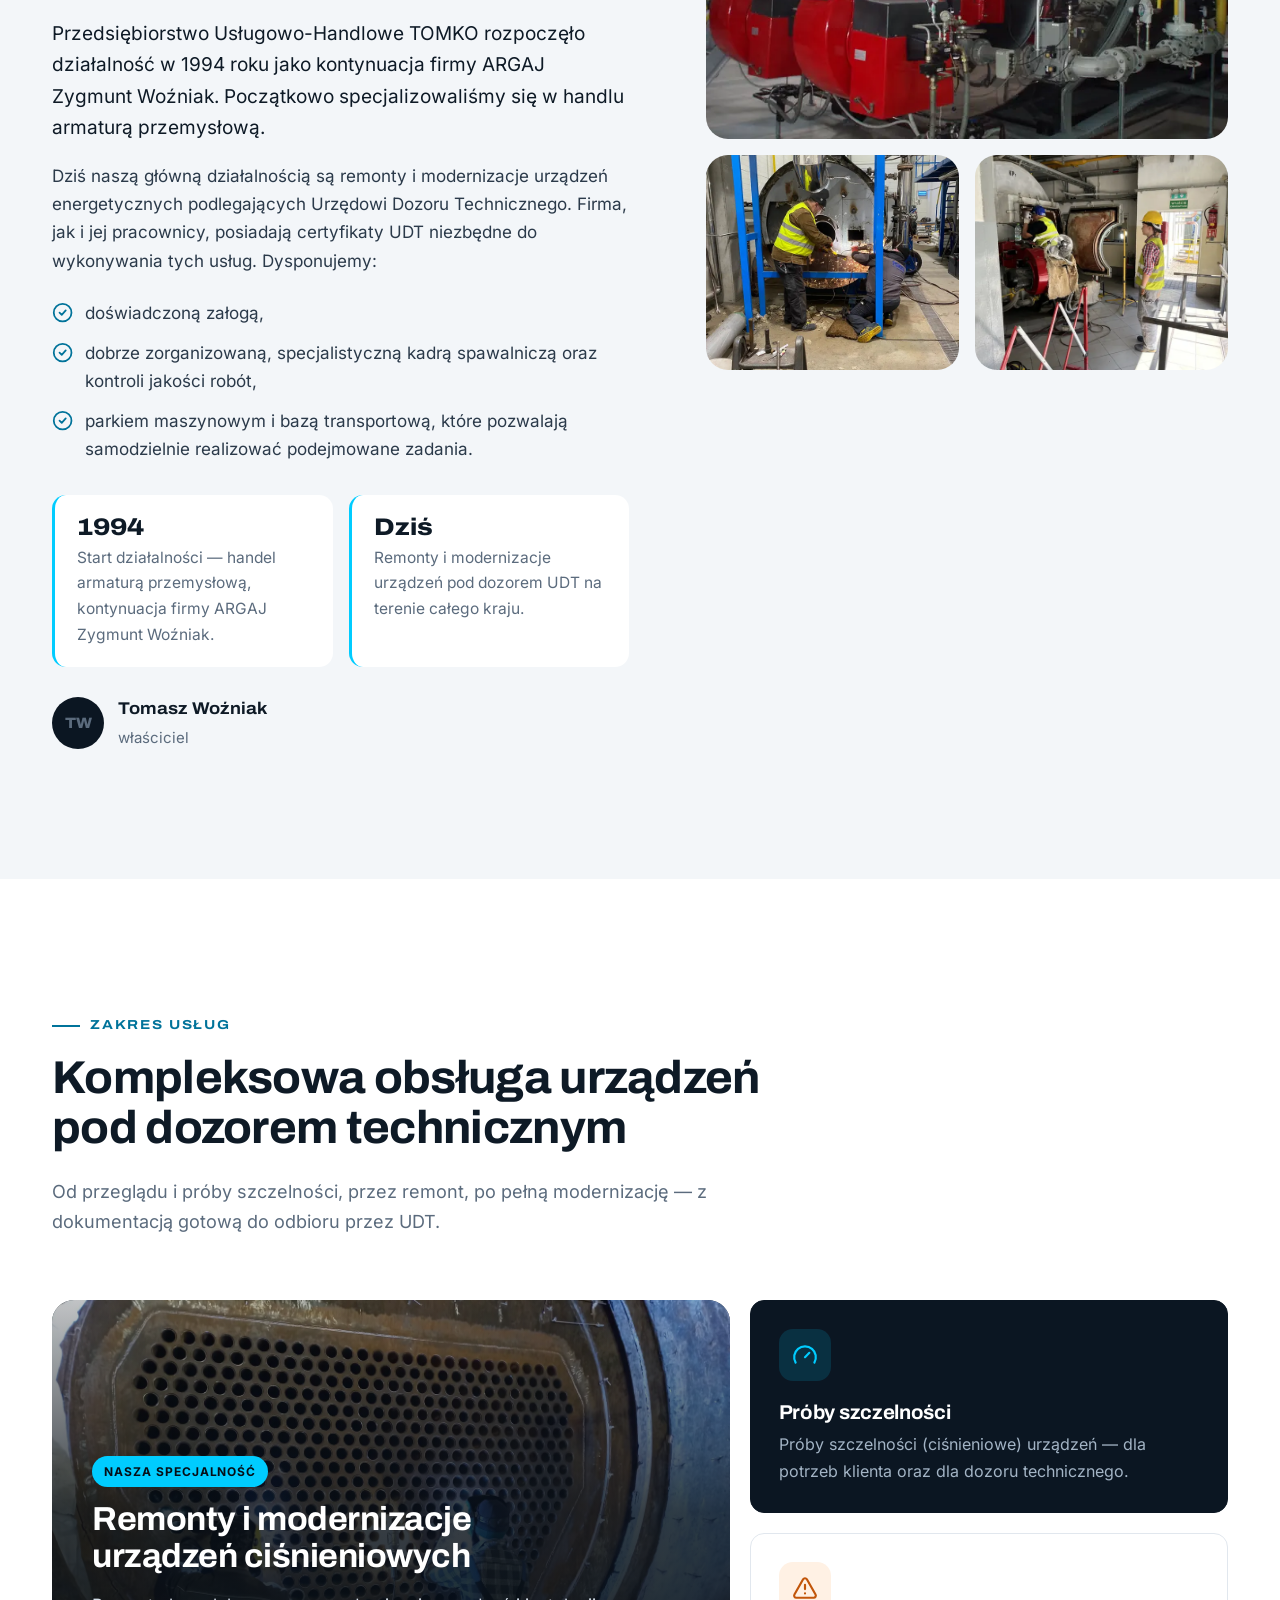
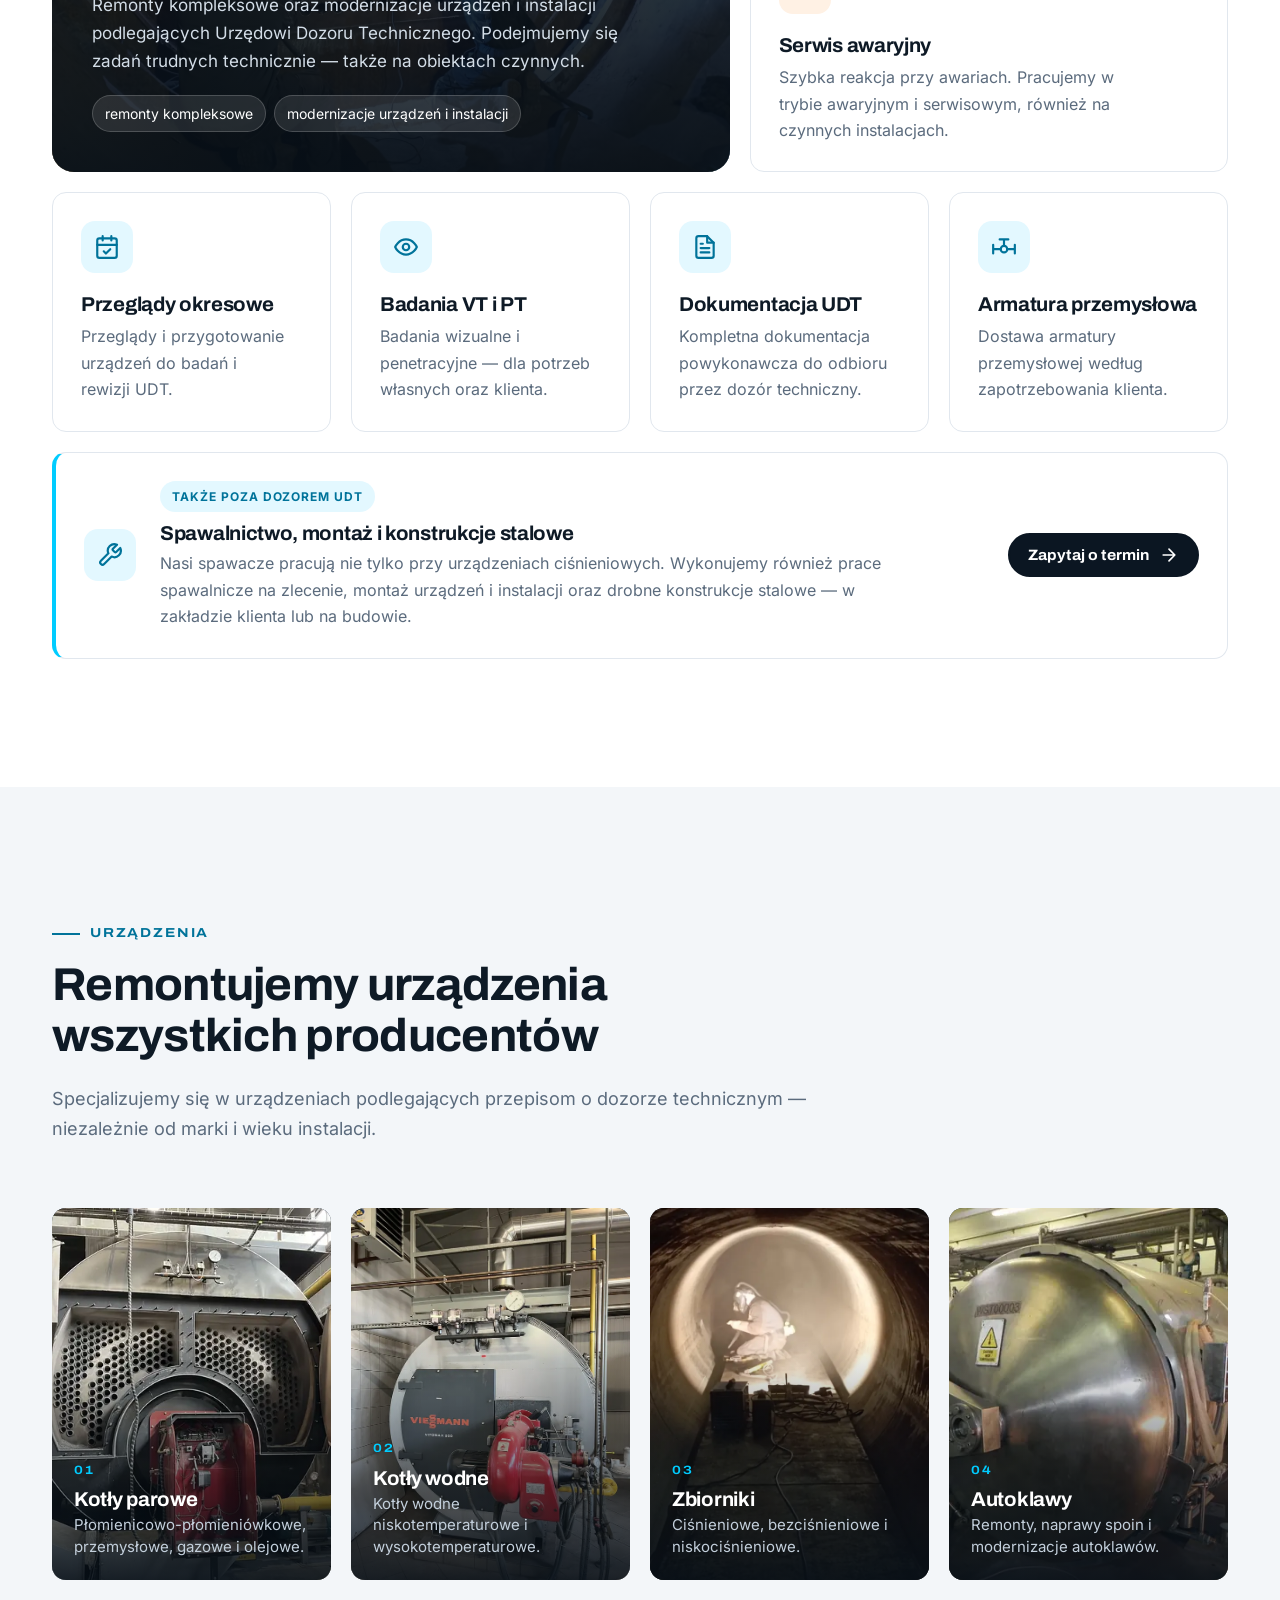
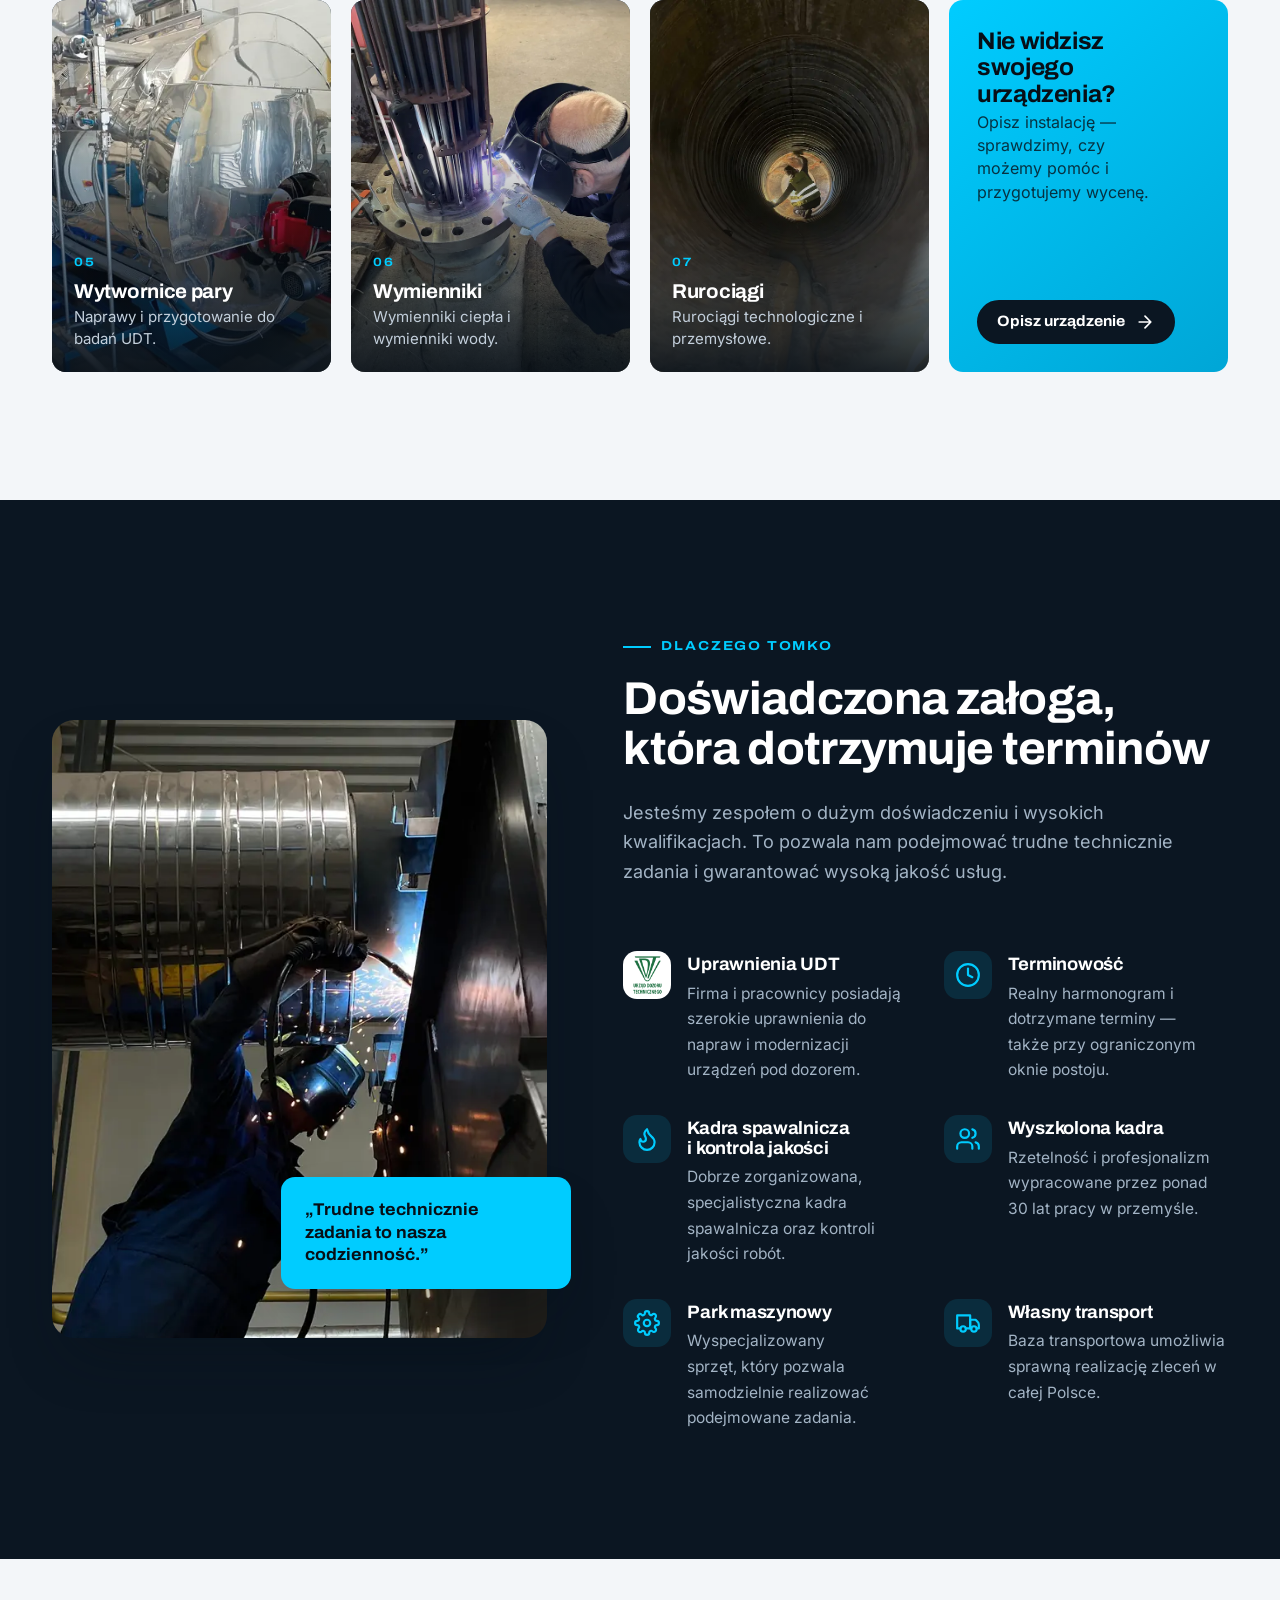
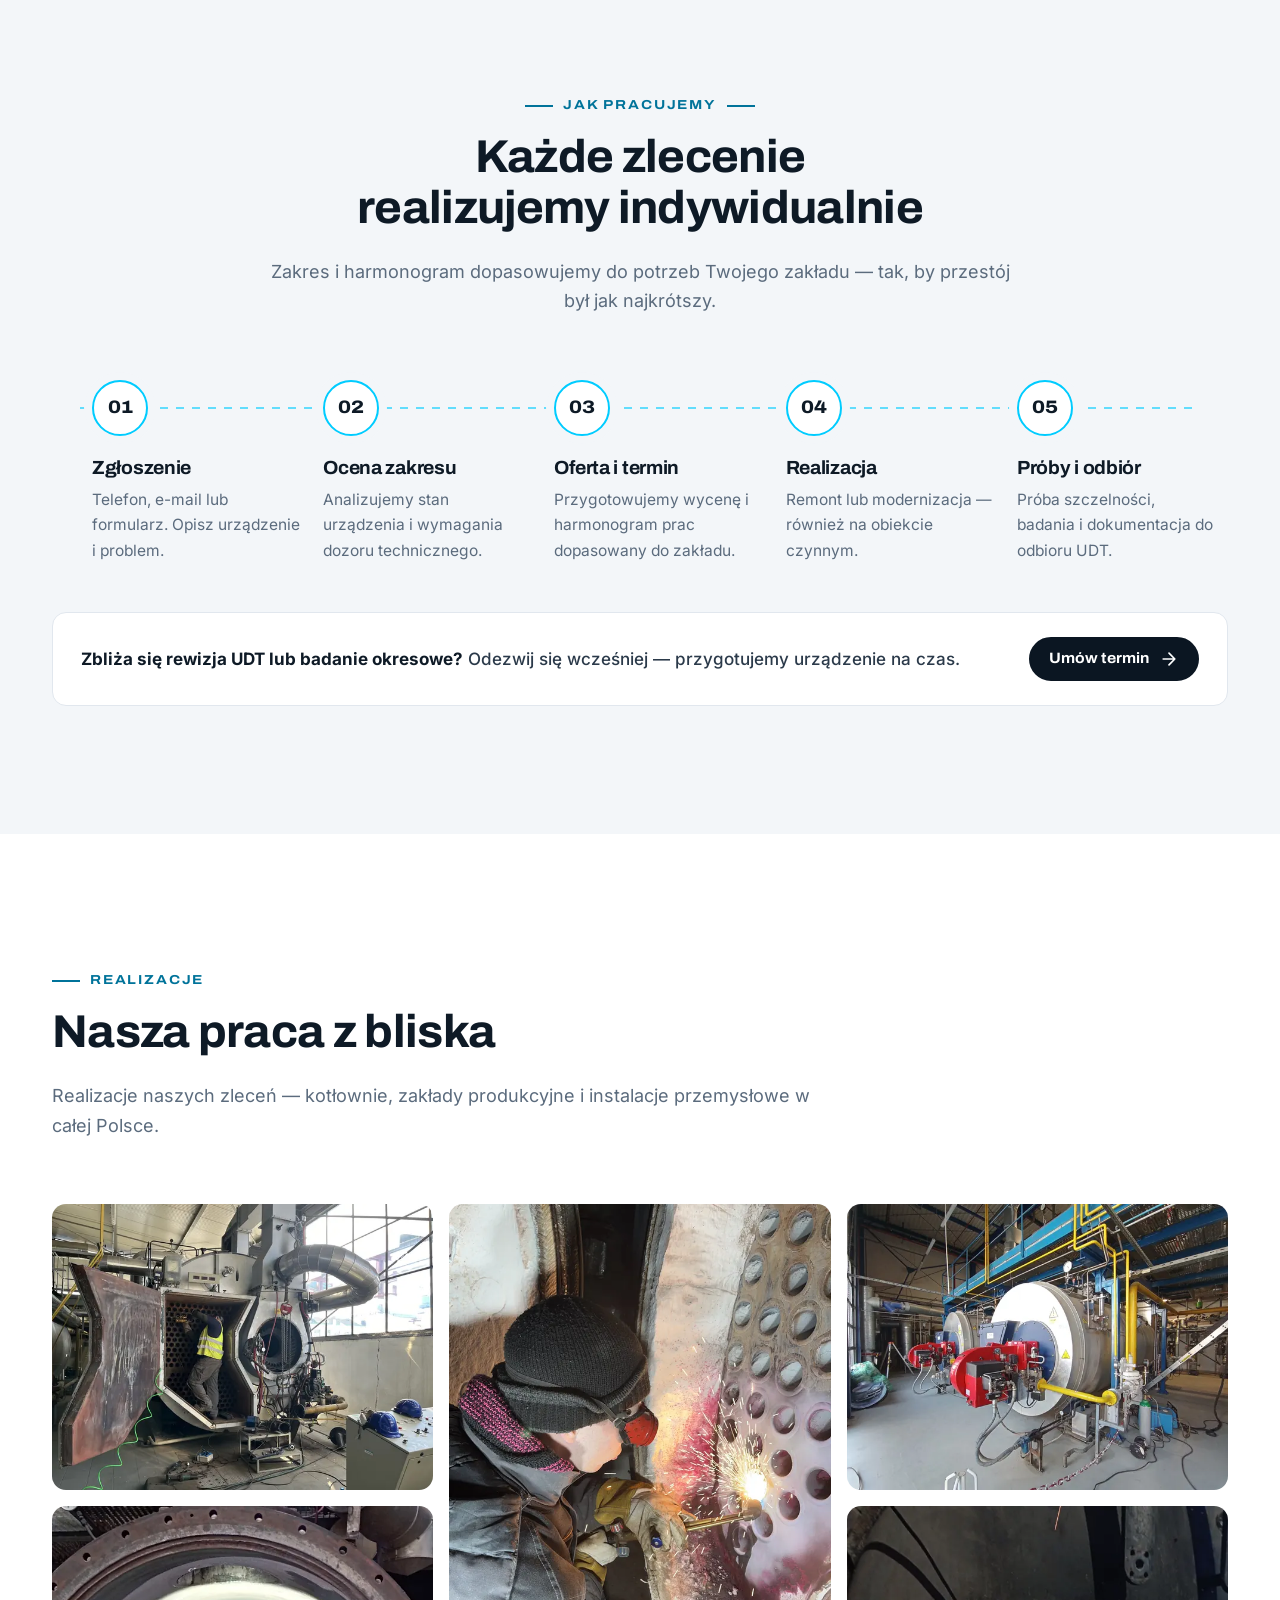
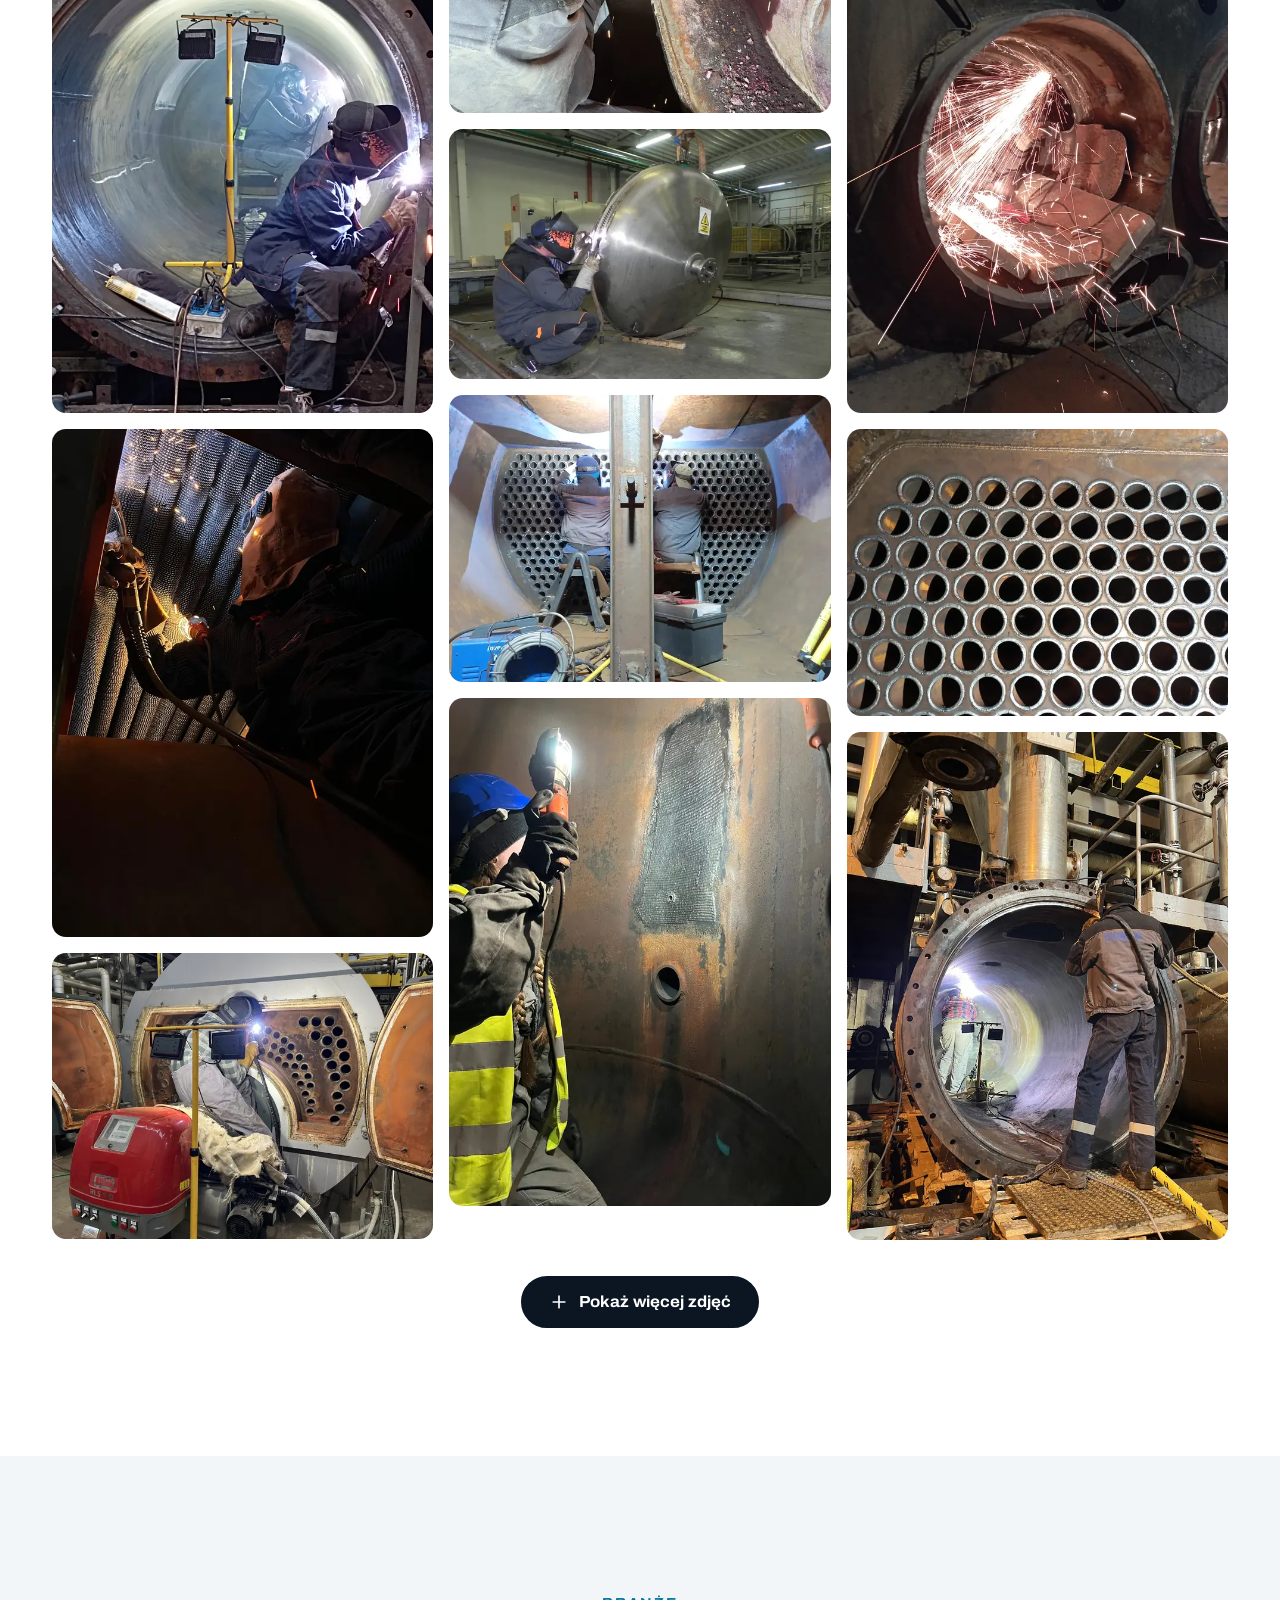
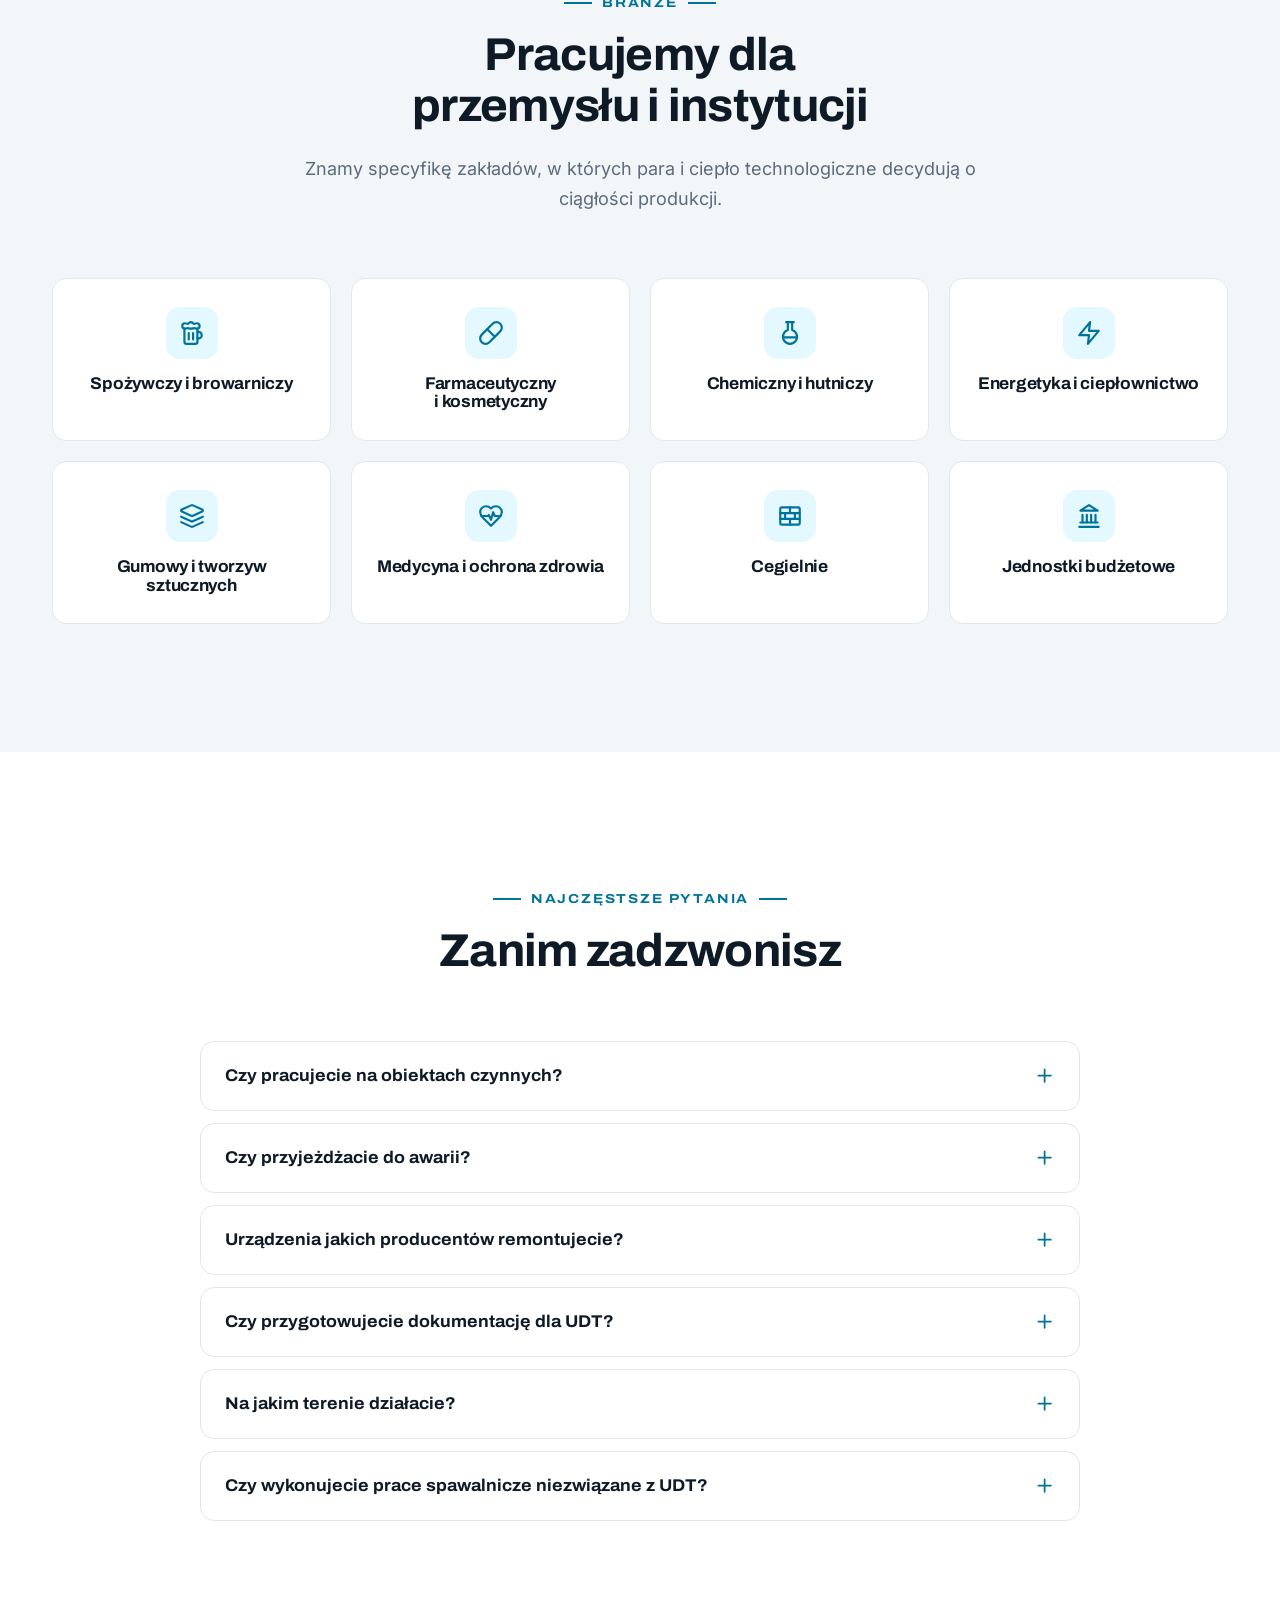
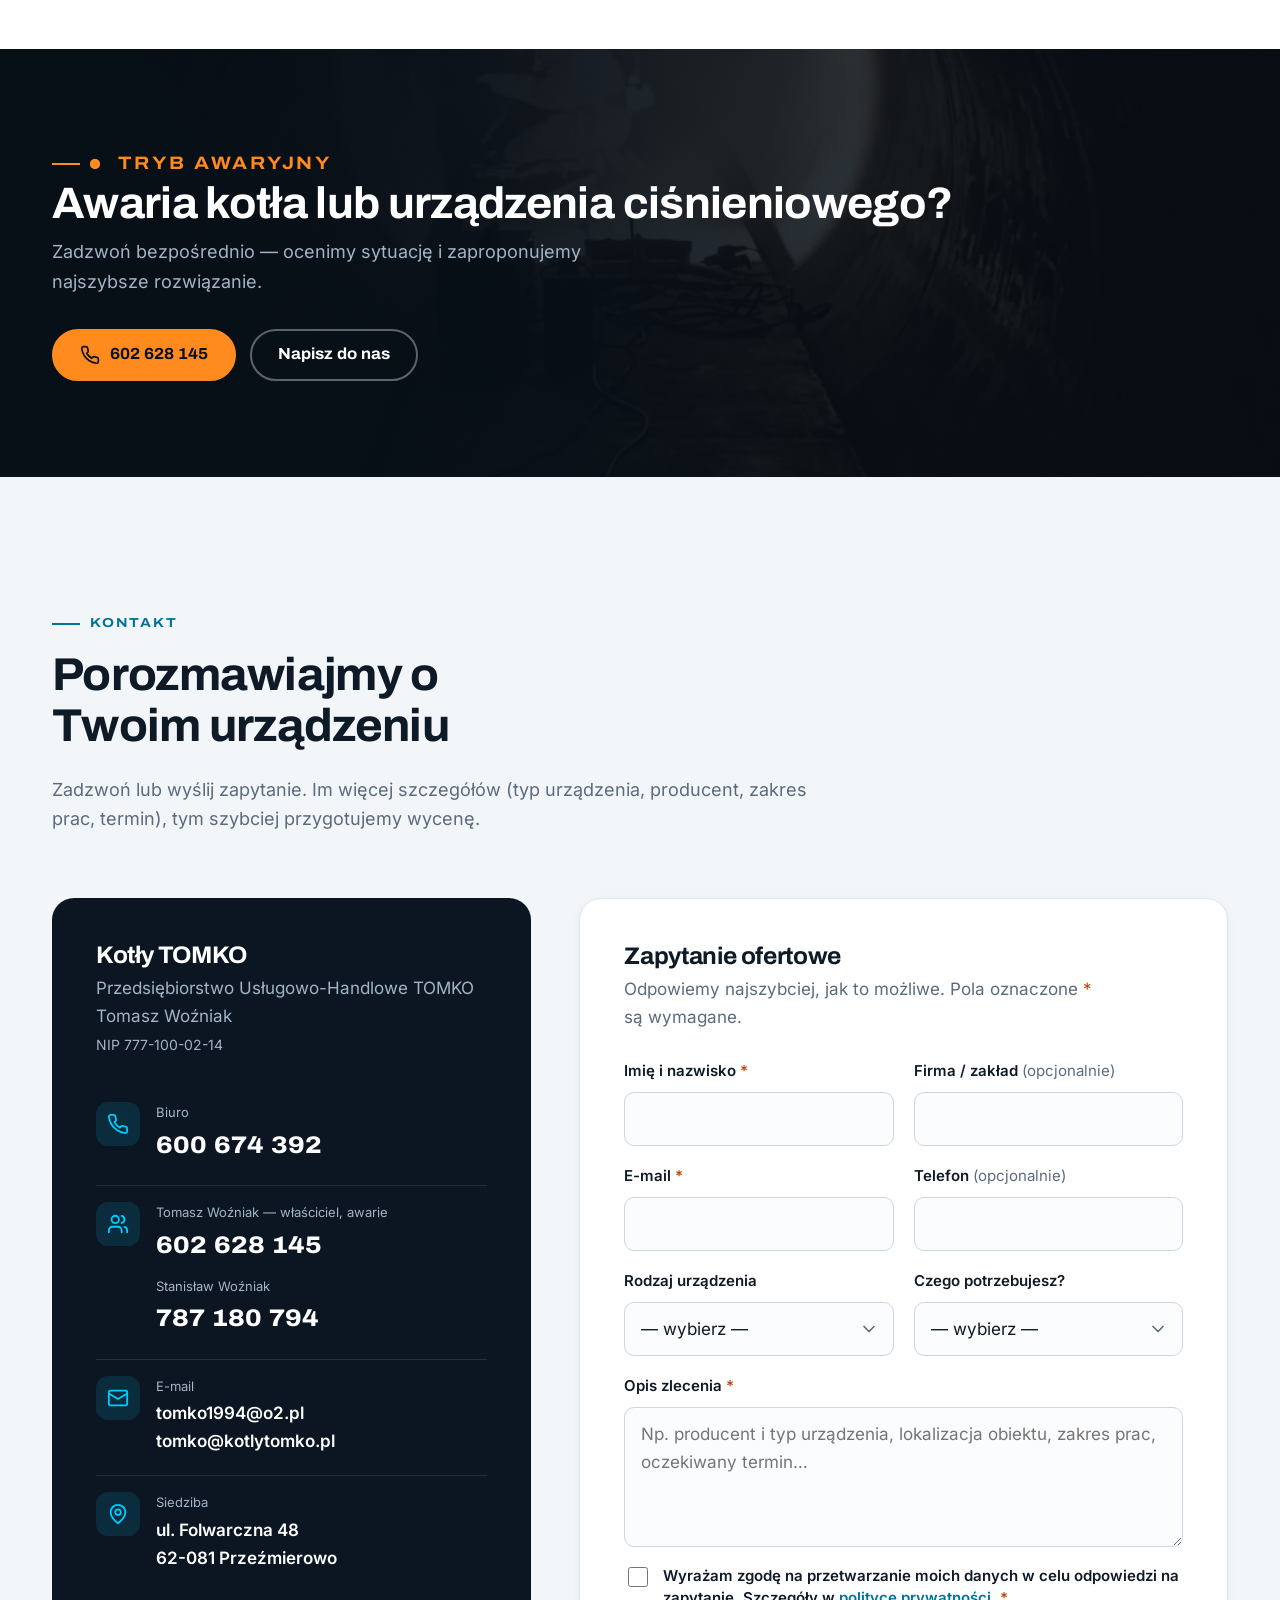
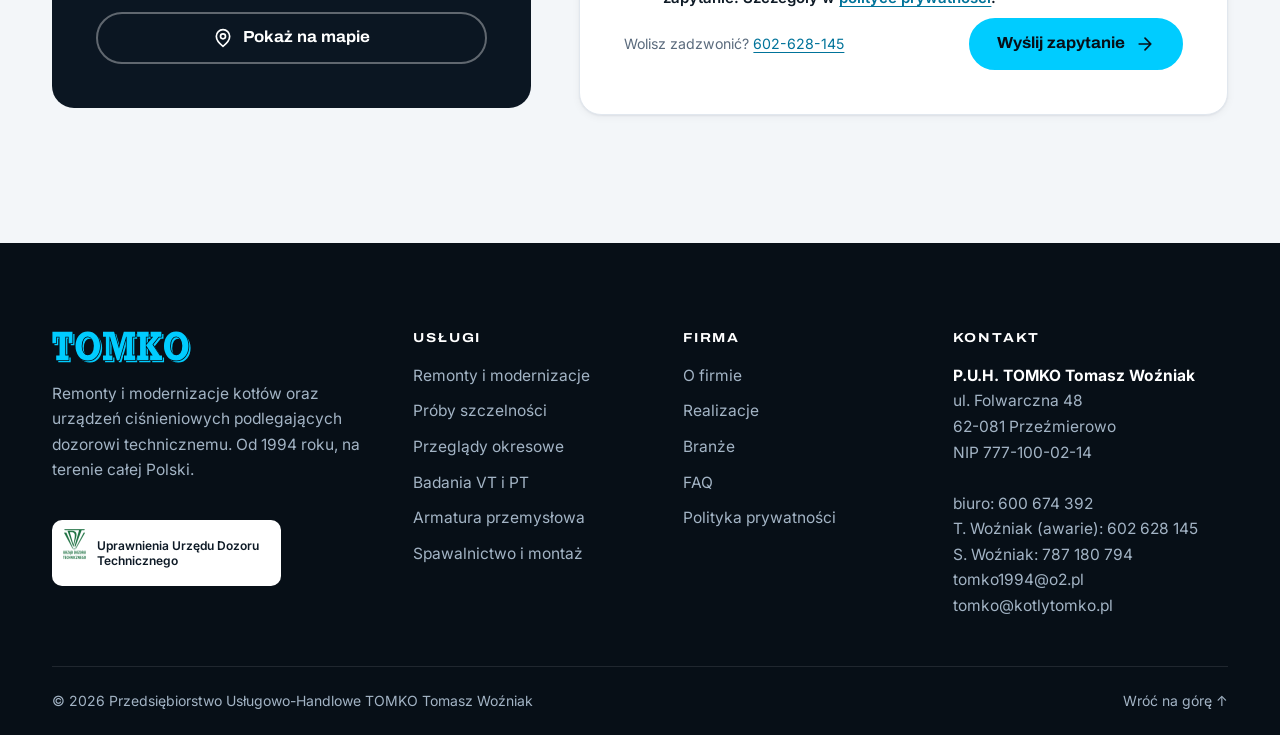
==== commit b471ab2c: "Większy znak UDT w nagłówku, laboratoria UDT w FAQ, telefon pod formularzem Co-Authored-By: Claude O" ====
--- a/index.html
+++ b/index.html
@@ -547,7 +547,7 @@
           </details>
           <details>
             <summary>Czy przygotowujecie dokumentację dla UDT?<svg class="icon"><use href="#i-plus"/></svg></summary>
-            <p>Tak. Wykonujemy dokumentację powykonawczą oraz próby szczelności dla potrzeb dozoru technicznego, a także badania wizualne (VT) i penetracyjne (PT).</p>
+            <p>Tak. Wykonujemy dokumentację powykonawczą oraz próby szczelności dla potrzeb dozoru technicznego, a także badania wizualne (VT) i penetracyjne (PT), współpracujemy z laboratoriami certyfikowanymi przez UDT.</p>
           </details>
           <details>
             <summary>Na jakim terenie działacie?<svg class="icon"><use href="#i-plus"/></svg></summary>
@@ -685,7 +685,7 @@
               </div>
             </div>
             <div class="form__footer">
-              <small>Wolisz zadzwonić? <a href="tel:+48600674392">600 674 392</a></small>
+              <small>Wolisz zadzwonić? <a href="tel:+48602628145">602-628-145</a></small>
               <button class="btn" type="submit">Wyślij zapytanie<svg class="icon"><use href="#i-arrow"/></svg></button>
             </div>
             <div class="form-status" id="form-status" role="status" aria-live="polite"></div>
--- a/assets/css/style.css
+++ b/assets/css/style.css
@@ -210,7 +210,7 @@
 .udt-plate img { height: 40px; width: auto; }
 .udt-plate span { font-size: .75rem; font-weight: 600; line-height: 1.25; color: var(--ink); max-width: 130px; }
 .udt-plate--header { padding: 4px 6px; border-radius: 8px; }
-.udt-plate--header img { height: 44px; }
+.udt-plate--header img { height: 56px; }
 .udt-plate--footer { margin-top: 22px; padding: 8px 14px 8px 10px; }
 .udt-plate--footer span { max-width: 170px; }
 .hero__badge-icon--udt { background: #fff; width: auto; height: auto; }
@@ -658,7 +658,7 @@
   .service-extra { grid-template-columns: 1fr; gap: 16px; }
   .service-extra .btn { justify-self: start; }
   .logo img { height: 28px; }
-  .udt-plate--header img { height: 36px; }
+  .udt-plate--header img { height: 44px; }
   .header .container { gap: 14px; }
   .nav-toggle { margin-left: auto; }
   .udt-plate--about img { height: 32px; }
